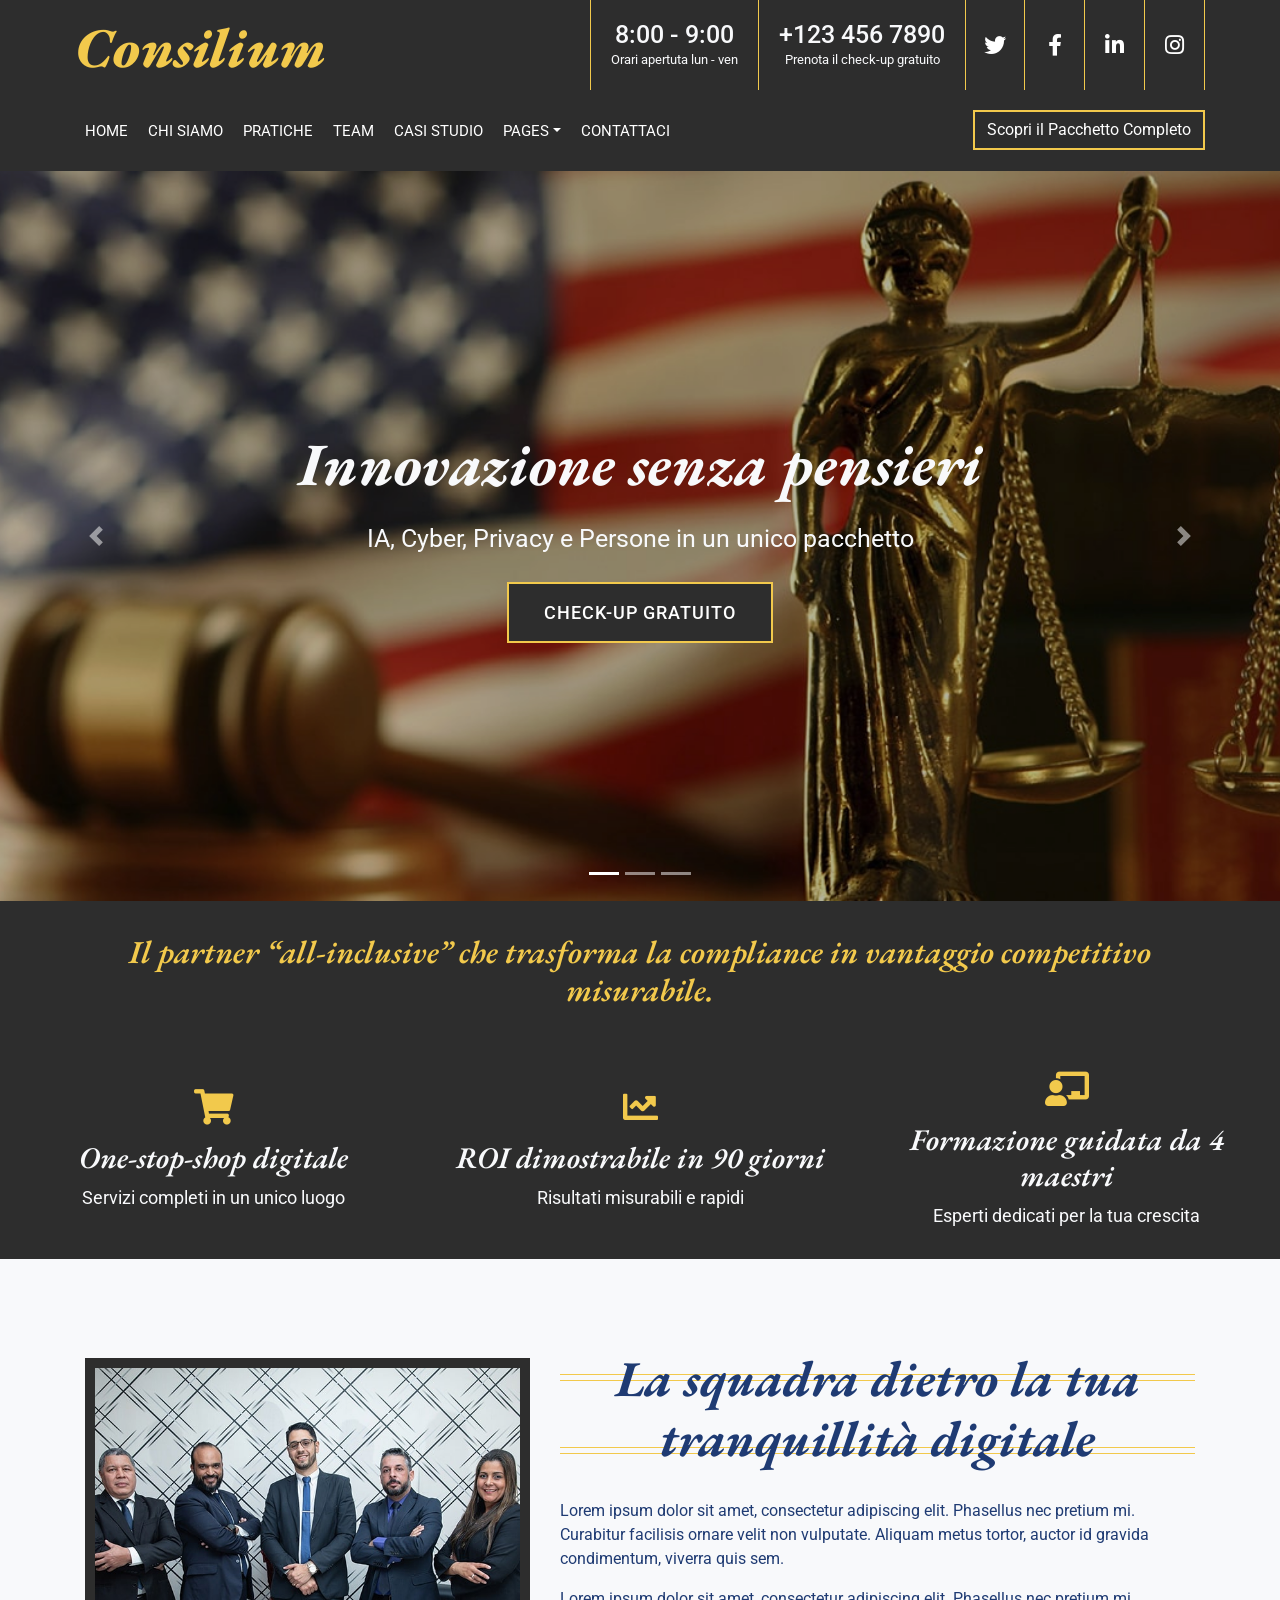
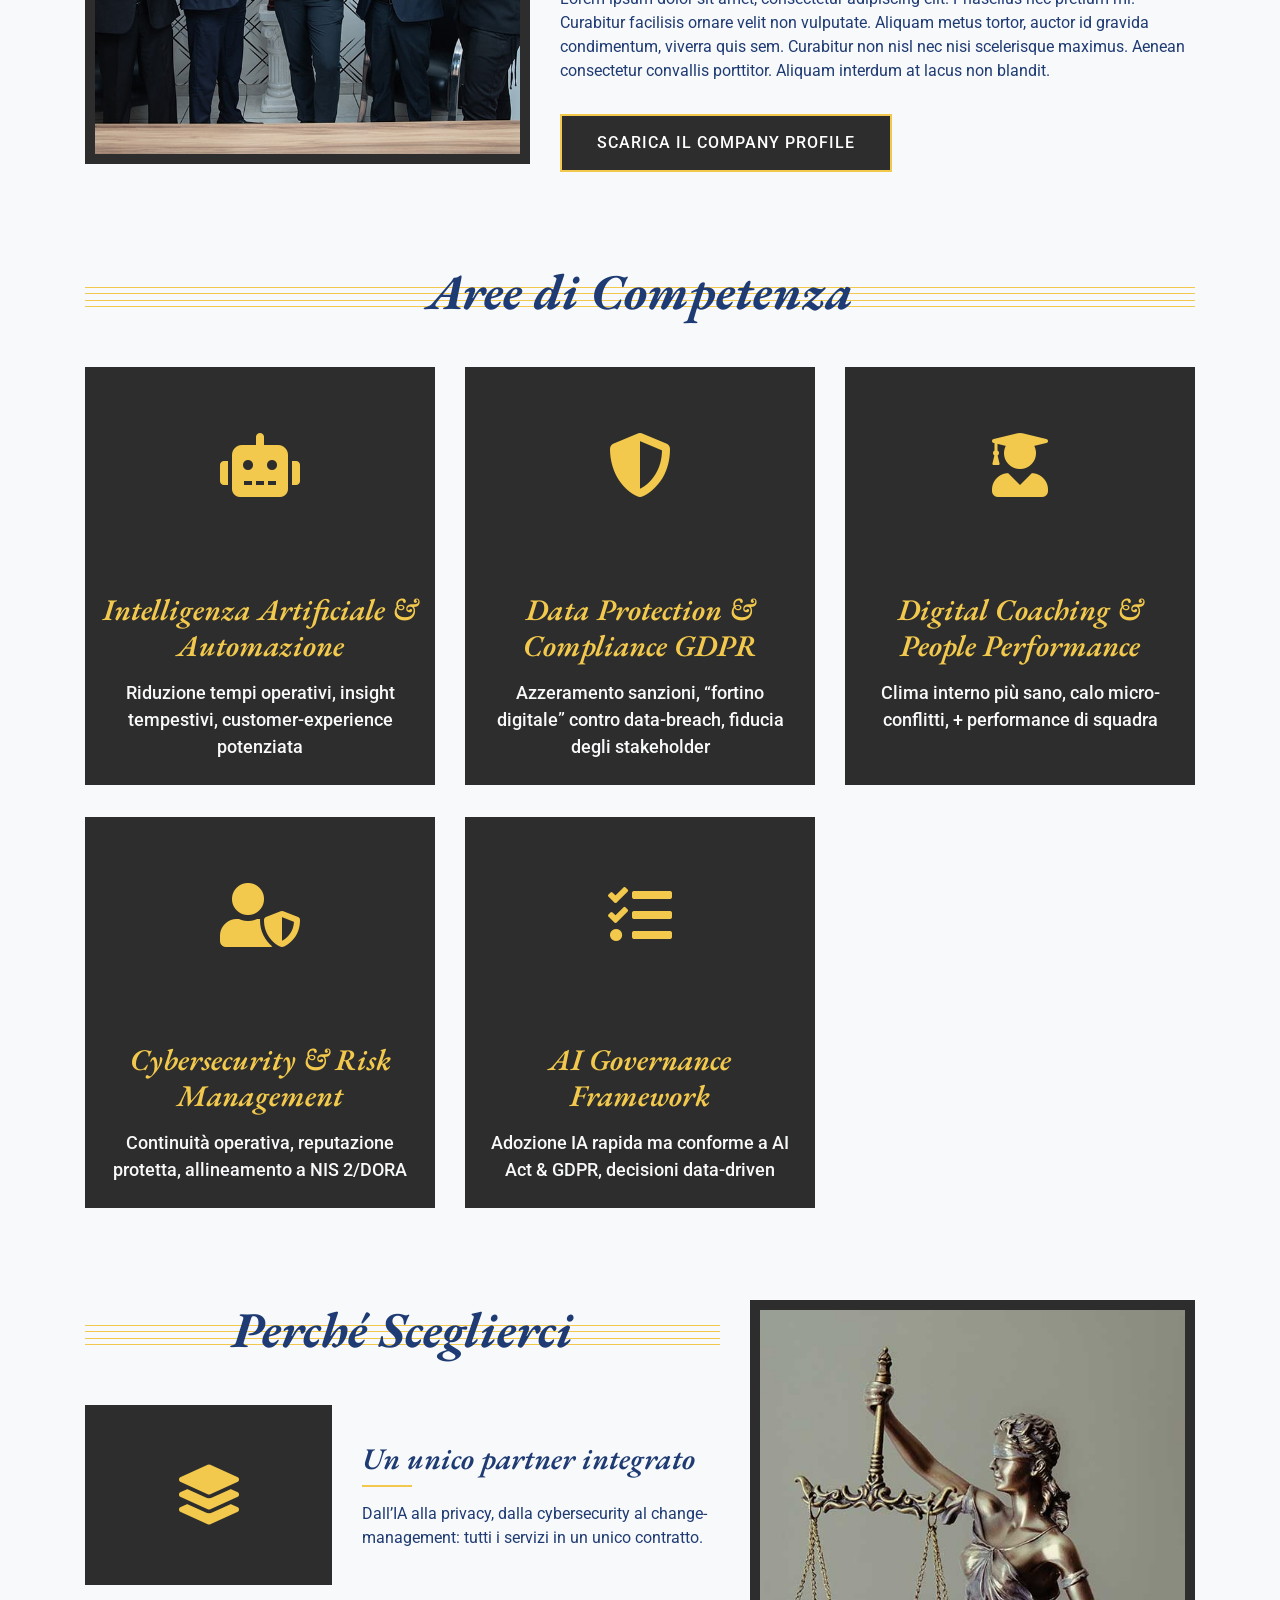
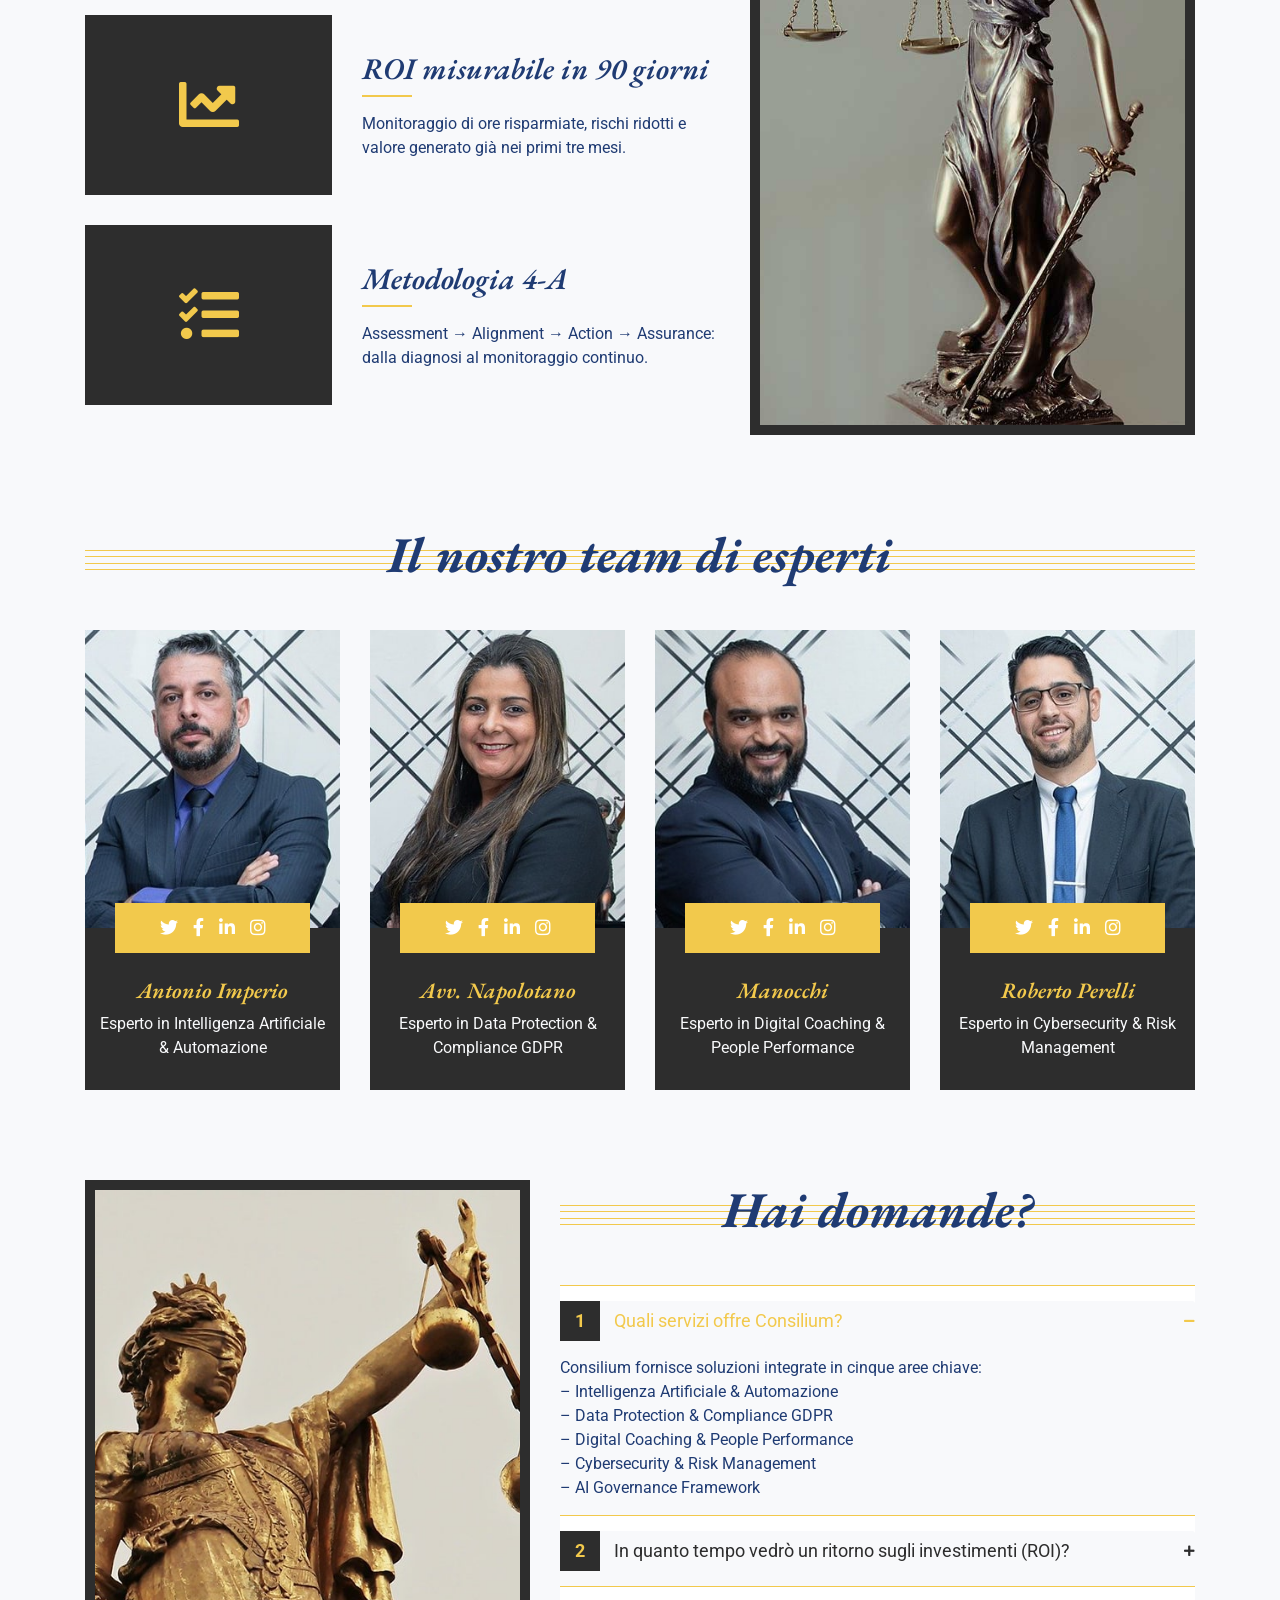
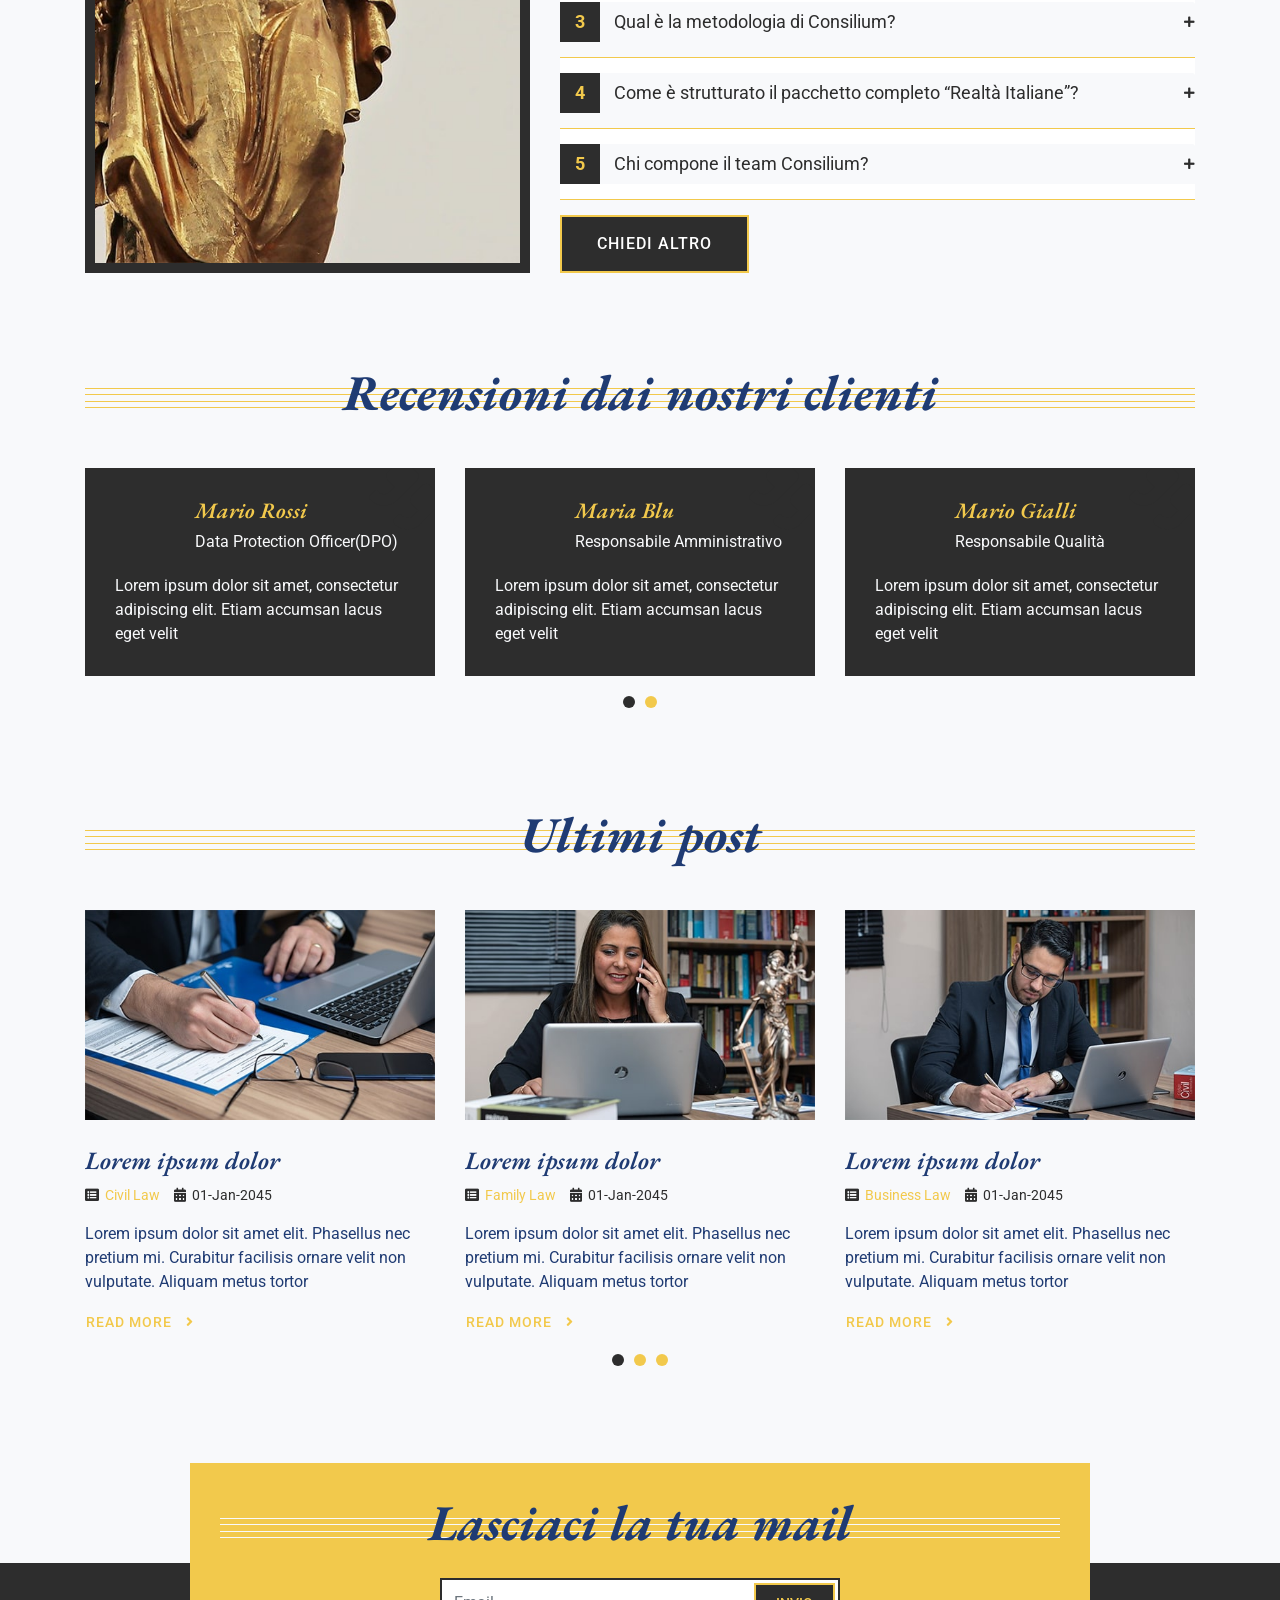
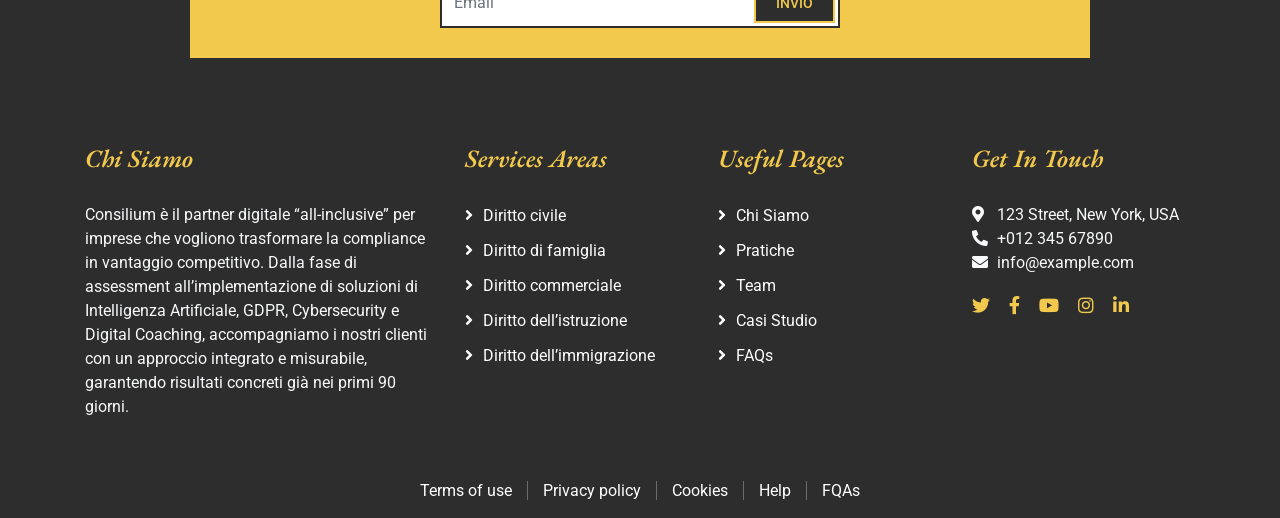
==== index.html @ 78efb658 "tutto esempio" ====
<!DOCTYPE html>
<html lang="en">
    <head>
        <meta charset="utf-8">
        <title>Consilium - Home</title>
        <meta content="width=device-width, initial-scale=1.0" name="viewport">
        <meta content="Law Firm Website Template" name="keywords">
        <meta content="Law Firm Website Template" name="description">

        <!-- Favicon -->
        <link href="img/favicon.ico" rel="icon">

        <!-- Google Font -->
        <link href="https://fonts.googleapis.com/css2?family=EB+Garamond:ital,wght@1,600;1,700;1,800&family=Roboto:wght@400;500&display=swap" rel="stylesheet"> 
        
        <!-- CSS Libraries -->
        <link href="https://stackpath.bootstrapcdn.com/bootstrap/4.4.1/css/bootstrap.min.css" rel="stylesheet">
        <link href="https://cdnjs.cloudflare.com/ajax/libs/font-awesome/5.10.0/css/all.min.css" rel="stylesheet">
        <link href="lib/animate/animate.min.css" rel="stylesheet">
        <link href="lib/owlcarousel/assets/owl.carousel.min.css" rel="stylesheet">

        <!-- Template Stylesheet -->
        <link href="css/style.css" rel="stylesheet">
    </head>

    <body>
        <div class="wrapper">
            <!-- Top Bar Start -->
            <div class="top-bar">
                <div class="container-fluid">
                    <div class="row">
                        <div class="col-lg-3">
                            <div class="logo">
                                <a href="index.html">
                                    <h1>Consilium</h1>
                                    <!-- <img src="img/logo.jpg" alt="Logo"> -->
                                </a>
                            </div>
                        </div>
                        <div class="col-lg-9">
                            <div class="top-bar-right">
                                <div class="text">
                                    <h2>8:00 - 9:00</h2>
                                    <p>Orari apertuta lun - ven</p>
                                </div>
                                <div class="text">
                                    <h2>+123 456 7890</h2>
                                    <p>Prenota il check-up gratuito</p>
                                </div>
                                <div class="social">
                                    <a href=""><i class="fab fa-twitter"></i></a>
                                    <a href=""><i class="fab fa-facebook-f"></i></a>
                                    <a href=""><i class="fab fa-linkedin-in"></i></a>
                                    <a href=""><i class="fab fa-instagram"></i></a>
                                </div>
                            </div>
                        </div>
                    </div>
                </div>
            </div>
            <!-- Top Bar End -->

            <!-- Nav Bar Start -->
            <div class="nav-bar">
                <div class="container-fluid">
                    <nav class="navbar navbar-expand-lg bg-dark navbar-dark">
                        <a href="#" class="navbar-brand">MENU</a>
                        <button type="button" class="navbar-toggler" data-toggle="collapse" data-target="#navbarCollapse">
                            <span class="navbar-toggler-icon"></span>
                        </button>

                        <div class="collapse navbar-collapse justify-content-between" id="navbarCollapse">
                            <div class="navbar-nav mr-auto">
                                <a href="index.html" class="nav-item nav-link active">Home</a>
                                <a href="about.html" class="nav-item nav-link">Chi siamo</a>
                                <a href="service.html" class="nav-item nav-link">Pratiche</a>
                                <a href="team.html" class="nav-item nav-link">Team</a>
                                <a href="portfolio.html" class="nav-item nav-link">Casi Studio</a>
                                <div class="nav-item dropdown">
                                    <a href="#" class="nav-link dropdown-toggle" data-toggle="dropdown">Pages</a>
                                    <div class="dropdown-menu">
                                        <a href="blog.html" class="dropdown-item">Blog</a>
                                        <a href="single.html" class="dropdown-item">Singole Pagine</a>
                                    </div>
                                </div>
                                <a href="contact.html" class="nav-item nav-link">Contattaci</a>
                            </div>
                            <div class="ml-auto">
                                <a class="btn" href="#">Scopri il Pacchetto Completo</a>
                            </div>
                        </div>
                    </nav>
                </div>
            </div>
            <!-- Nav Bar End -->
            
            
            <!-- Carousel Start -->
            <div id="carousel" class="carousel slide" data-ride="carousel">
                <ol class="carousel-indicators">
                    <li data-target="#carousel" data-slide-to="0" class="active"></li>
                    <li data-target="#carousel" data-slide-to="1"></li>
                    <li data-target="#carousel" data-slide-to="2"></li>
                </ol>
                <div class="carousel-inner">
                    <div class="carousel-item active">
                        <img src="img/carousel-1.jpg" alt="Carousel Image">
                        <div class="carousel-caption">
                            <h1 class="animated fadeInLeft">Innovazione senza pensieri</h1>
                            <p class="animated fadeInRight"> IA, Cyber, Privacy e Persone in un unico pacchetto</p>
                            <a class="btn animated fadeInUp" href="#">Check-up gratuito</a>
                        </div>
                    </div>

                    <div class="carousel-item">
                        <img src="img/carousel-2.jpg" alt="Carousel Image">
                        <div class="carousel-caption">
                            <h1 class="animated fadeInLeft">Innovazione senza pensieri</h1>
                            <p class="animated fadeInRight"> IA, Cyber, Privacy e Persone in un unico pacchetto</p>
                            <a class="btn animated fadeInUp" href="#">Check-up gratuito</a>
                        </div>
                    </div>

                    <div class="carousel-item">
                        <img src="img/carousel-3.jpg" alt="Carousel Image">
                        <div class="carousel-caption">
                            <h1 class="animated fadeInLeft">Innovazione senza pensieri</h1>
                            <p class="animated fadeInRight"> IA, Cyber, Privacy e Persone in un unico pacchetto</p>
                            <a class="btn animated fadeInUp" href="#">Check-up gratuito</a>
                        </div>
                    </div>
                </div>

                <a class="carousel-control-prev" href="#carousel" role="button" data-slide="prev">
                    <span class="carousel-control-prev-icon" aria-hidden="true"></span>
                    <span class="sr-only">Previous</span>
                </a>
                <a class="carousel-control-next" href="#carousel" role="button" data-slide="next">
                    <span class="carousel-control-next-icon" aria-hidden="true"></span>
                    <span class="sr-only">Next</span>
                </a>
            </div>
            <!-- Carousel End -->
            
             <div class="top-bar1">
                <div class="container">
                    <div class="row">
                    <div class="col-12 text-center">
                        <h2 class="pitch"> Il partner “all-inclusive” che trasforma la compliance in vantaggio competitivo misurabile.</h2>
                    </div>
                    </div>
                </div>
            </div>

            <!-- Top Feature Start-->
           <!--  <div class="feature-top">
                <div class="container-fluid">
                    <div class="row align-items-center">
                        <div class="col-md-3 col-sm-6">
                            <div class="feature-item">
                                <i class="far fa-check-circle"></i>
                                <h3>Legal</h3>
                                <p>Govt Approved</p>
                            </div>
                        </div>
                        <div class="col-md-3 col-sm-6">
                            <div class="feature-item">
                                <i class="fa fa-user-tie"></i>
                                <h3>Attorneys</h3>
                                <p>Expert Attorneys</p>
                            </div>
                        </div>
                        <div class="col-md-3 col-sm-6">
                            <div class="feature-item">
                                <i class="far fa-thumbs-up"></i>
                                <h3>Success</h3>
                                <p>99.99% Case Won</p>
                            </div>
                        </div>
                        <div class="col-md-3 col-sm-6">
                            <div class="feature-item">
                                <i class="far fa-handshake"></i>
                                <h3>Support</h3>
                                <p>Quick Support</p>
                            </div>
                        </div>
                    </div>
                </div>
            </div> -->
            <div class="feature-top">
                <div class="container-fluid">
                    <div class="row align-items-center justify-content-center">

                    <!-- One-stop-shop digitale -->
                    <div class="col-md-4 col-sm-6">
                        <div class="feature-item text-center">
                        <i class="fas fa-shopping-cart fa-2x mb-3"></i>
                        <h3>One-stop-shop digitale</h3>
                        <p>Servizi completi in un unico luogo</p>
                        </div>
                    </div>

                    <!-- ROI dimostrabile in 90 giorni -->
                    <div class="col-md-4 col-sm-6">
                        <div class="feature-item text-center">
                        <i class="fas fa-chart-line fa-2x mb-3"></i>
                        <h3>ROI dimostrabile in 90 giorni</h3>
                        <p>Risultati misurabili e rapidi</p>
                        </div>
                    </div>

                    <!-- Formazione guidata da 4 maestri -->
                    <div class="col-md-4 col-sm-6">
                        <div class="feature-item text-center">
                        <i class="fas fa-chalkboard-teacher fa-2x mb-3"></i>
                        <h3>Formazione guidata da 4 maestri</h3>
                        <p>Esperti dedicati per la tua crescita</p>
                        </div>
                    </div>

                    </div>
                </div>
            </div>
            <!-- Top Feature End-->
            
            
            <!-- About Start -->
            <div class="about">
                <div class="container">
                    <div class="row align-items-center">
                        <div class="col-lg-5 col-md-6">
                            <div class="about-img">
                                <img src="img/about.jpg" alt="Image">
                            </div>
                        </div>
                        <div class="col-lg-7 col-md-6">
                            <div class="section-header">
                                <h2> La squadra dietro la tua tranquillità digitale</h2>
                            </div>
                            <div class="about-text">
                                <p>
                                    Lorem ipsum dolor sit amet, consectetur adipiscing elit. Phasellus nec pretium mi. Curabitur facilisis ornare velit non vulputate. Aliquam metus tortor, auctor id gravida condimentum, viverra quis sem.
                                </p>
                                <p>
                                    Lorem ipsum dolor sit amet, consectetur adipiscing elit. Phasellus nec pretium mi. Curabitur facilisis ornare velit non vulputate. Aliquam metus tortor, auctor id gravida condimentum, viverra quis sem. Curabitur non nisl nec nisi scelerisque maximus. Aenean consectetur convallis porttitor. Aliquam interdum at lacus non blandit.
                                </p>
                                <a class="btn" href=""> Scarica il Company Profile</a>
                            </div>
                        </div>
                    </div>
                </div>
            </div>
            <!-- About End -->


            <!-- Service Start -->

            <div class="service">
                <div class="container">
                    <div class="section-header">
                        <h2>Aree di Competenza</h2>
                    </div>
                    <div class="row align-items-stretch"> <!-- stretch di tutte le colonne -->

                    <!-- Intelligenza Artificiale & Automazione -->
                    <div class="col-lg-4 col-md-6 d-flex"> <!-- colonna diventa flex -->
                        <div class="service-item w-100">      <!-- card prende tutta l’altezza -->
                        <div class="service-icon">
                            <i class="fas fa-robot"></i>
                        </div>
                        <h3>Intelligenza Artificiale &amp; Automazione</h3>
                        <p class="service-output">
                            Riduzione tempi operativi, insight tempestivi, customer-experience potenziata
                        </p>
                        </div>
                    </div>

                    <!-- Data Protection & Compliance GDPR -->
                    <div class="col-lg-4 col-md-6 d-flex">
                        <div class="service-item w-100">
                        <div class="service-icon">
                            <i class="fas fa-shield-alt"></i>
                        </div>
                        <h3>Data Protection &amp; Compliance GDPR</h3>
                        <p class="service-output">
                            Azzeramento sanzioni, “fortino digitale” contro data-breach, fiducia degli stakeholder
                        </p>
                        </div>
                    </div>

                    <!-- Digital Coaching & People Performance -->
                    <div class="col-lg-4 col-md-6 d-flex">
                        <div class="service-item w-100">
                        <div class="service-icon">
                            <i class="fas fa-user-graduate"></i>
                        </div>
                        <h3>Digital Coaching &amp; People Performance</h3>
                        <p class="service-output">
                            Clima interno più sano, calo micro-conflitti, + performance di squadra
                        </p>
                        </div>
                    </div>

                    <!-- Cybersecurity & Risk Management -->
                    <div class="col-lg-4 col-md-6 d-flex">
                        <div class="service-item w-100">
                        <div class="service-icon">
                            <i class="fas fa-user-shield"></i>
                        </div>
                        <h3>Cybersecurity &amp; Risk Management</h3>
                        <p class="service-output">
                            Continuità operativa, reputazione protetta, allineamento a NIS 2/DORA
                        </p>
                        </div>
                    </div>

                    <!-- AI Governance Framework -->
                    <div class="col-lg-4 col-md-6 d-flex">
                        <div class="service-item w-100">
                        <div class="service-icon">
                            <i class="fas fa-tasks"></i>
                        </div>
                        <h3>AI Governance Framework</h3>
                        <p class="service-output">
                            Adozione IA rapida ma conforme a AI Act & GDPR, decisioni data-driven
                        </p>
                        </div>
                    </div>

                    </div>
                </div>
            </div>


            <!-- Service End -->
            
            
            <!-- Feature Start -->
            <!-- <div class="feature">
                <div class="container">
                    <div class="row">
                        <div class="col-md-7">
                            <div class="section-header">
                                <h2>Perché Sceglierci</h2>
                            </div>
                            <div class="row align-items-center feature-item">
                                <div class="col-5">
                                    <div class="feature-icon">
                                        <i class="fa fa-gavel"></i>
                                    </div>
                                </div>
                                <div class="col-7">
                                    <h3>Best law practices</h3>
                                    <p>
                                        Lorem ipsum dolor sit amet elit. Phasellus nec pretium mi. Curabitur facilisis ornare velit non vulputate.
                                    </p>
                                </div>
                            </div>
                            <div class="row align-items-center feature-item">
                                <div class="col-5">
                                    <div class="feature-icon">
                                        <i class="fa fa-balance-scale"></i>
                                    </div>
                                </div>
                                <div class="col-7">
                                    <h3>Efficiency & Trust</h3>
                                    <p>
                                        Lorem ipsum dolor sit amet elit. Phasellus nec pretium mi. Curabitur facilisis ornare velit non vulputate.
                                    </p>
                                </div>
                            </div>
                            <div class="row align-items-center feature-item">
                                <div class="col-5">
                                    <div class="feature-icon">
                                        <i class="far fa-smile"></i>
                                    </div>
                                </div>
                                <div class="col-7">
                                    <h3>Results you deserve</h3>
                                    <p>
                                        Lorem ipsum dolor sit amet elit. Phasellus nec pretium mi. Curabitur facilisis ornare velit non vulputate.
                                    </p>
                                </div>
                            </div>
                        </div>
                        <div class="col-md-5">
                            <div class="feature-img">
                                <img src="img/feature.jpg" alt="Feature">
                            </div>
                        </div>
                    </div>
                </div>
            </div> -->

            <div class="feature">
                <div class="container">
                    <div class="row">
                    <!-- Colonna Testi -->
                    <div class="col-md-7">
                        <div class="section-header">
                        <h2>Perché Sceglierci</h2>
                        </div>

                        <!-- 1. Un unico partner integrato -->
                        <div class="row align-items-center feature-item">
                        <div class="col-5">
                            <div class="feature-icon">
                            <i class="fas fa-layer-group fa-2x"></i>
                            </div>
                        </div>
                        <div class="col-7">
                            <h3>Un unico partner integrato</h3>
                            <p>
                            Dall’IA alla privacy, dalla cybersecurity al change-management: tutti i servizi in un unico contratto.
                            </p>
                        </div>
                        </div>

                        <!-- 2. ROI misurabile in 90 giorni -->
                        <div class="row align-items-center feature-item">
                        <div class="col-5">
                            <div class="feature-icon">
                            <i class="fas fa-chart-line fa-2x"></i>
                            </div>
                        </div>
                        <div class="col-7">
                            <h3>ROI misurabile in 90 giorni</h3>
                            <p>
                            Monitoraggio di ore risparmiate, rischi ridotti e valore generato già nei primi tre mesi.
                            </p>
                        </div>
                        </div>

                        <!-- 3. Metodologia 4-A -->
                        <div class="row align-items-center feature-item">
                        <div class="col-5">
                            <div class="feature-icon">
                            <i class="fas fa-tasks fa-2x"></i>
                            </div>
                        </div>
                        <div class="col-7">
                            <h3>Metodologia 4-A</h3>
                            <p>
                            Assessment → Alignment → Action → Assurance: dalla diagnosi al monitoraggio continuo.
                            </p>
                        </div>
                        </div>
                    </div>

                    <!-- Colonna Immagine -->
                    <div class="col-md-5">
                        <div class="feature-img">
                        <img src="img/feature.jpg" alt="Feature" class="img-fluid">
                        </div>
                    </div>
                    </div>
                </div>
            </div>

            <!-- Feature End -->
            
            
            <!-- Team Start -->
            <!-- <div class="team">
                <div class="container">
                    <div class="section-header">
                        <h2>Meet Our Expert Attorneys</h2>
                    </div>
                    <div class="row">
                        <div class="col-lg-3 col-md-6">
                            <div class="team-item">
                                <div class="team-img">
                                    <img src="img/team-1.jpg" alt="Team Image">
                                </div>
                                <div class="team-text">
                                    <h2>Adam Phillips</h2>
                                    <p>Business Consultant</p>
                                    <div class="team-social">
                                        <a class="social-tw" href=""><i class="fab fa-twitter"></i></a>
                                        <a class="social-fb" href=""><i class="fab fa-facebook-f"></i></a>
                                        <a class="social-li" href=""><i class="fab fa-linkedin-in"></i></a>
                                        <a class="social-in" href=""><i class="fab fa-instagram"></i></a>
                                    </div>
                                </div>
                            </div>
                        </div>
                        <div class="col-lg-3 col-md-6">
                            <div class="team-item">
                                <div class="team-img">
                                    <img src="img/team-2.jpg" alt="Team Image">
                                </div>
                                <div class="team-text">
                                    <h2>Dylan Adams</h2>
                                    <p>Criminal Consultant</p>
                                    <div class="team-social">
                                        <a class="social-tw" href=""><i class="fab fa-twitter"></i></a>
                                        <a class="social-fb" href=""><i class="fab fa-facebook-f"></i></a>
                                        <a class="social-li" href=""><i class="fab fa-linkedin-in"></i></a>
                                        <a class="social-in" href=""><i class="fab fa-instagram"></i></a>
                                    </div>
                                </div>
                            </div>
                        </div>
                        <div class="col-lg-3 col-md-6">
                            <div class="team-item">
                                <div class="team-img">
                                    <img src="img/team-3.jpg" alt="Team Image">
                                </div>
                                <div class="team-text">
                                    <h2>Gloria Edwards</h2>
                                    <p>Divorce Consultant</p>
                                    <div class="team-social">
                                        <a class="social-tw" href=""><i class="fab fa-twitter"></i></a>
                                        <a class="social-fb" href=""><i class="fab fa-facebook-f"></i></a>
                                        <a class="social-li" href=""><i class="fab fa-linkedin-in"></i></a>
                                        <a class="social-in" href=""><i class="fab fa-instagram"></i></a>
                                    </div>
                                </div>
                            </div>
                        </div>
                        <div class="col-lg-3 col-md-6">
                            <div class="team-item">
                                <div class="team-img">
                                    <img src="img/team-4.jpg" alt="Team Image">
                                </div>
                                <div class="team-text">
                                    <h2>Josh Dunn</h2>
                                    <p>Immigration Consultant</p>
                                    <div class="team-social">
                                        <a class="social-tw" href=""><i class="fab fa-twitter"></i></a>
                                        <a class="social-fb" href=""><i class="fab fa-facebook-f"></i></a>
                                        <a class="social-li" href=""><i class="fab fa-linkedin-in"></i></a>
                                        <a class="social-in" href=""><i class="fab fa-instagram"></i></a>
                                    </div>
                                </div>
                            </div>
                        </div>
                    </div>
                </div>
            </div> -->

            <div class="team">
                <div class="container">
                    <div class="section-header">
                    <h2>Il nostro team di esperti</h2>
                    </div>
                    <div class="row">

                    <!-- Antonio Imperio -->
                    <div class="col-lg-3 col-md-6">
                            <div class="team-item">
                                <div class="team-img">
                                    <img src="img/team-4.jpg" alt="Team Image">
                                </div>
                                <div class="team-text">
                                    <h2>Antonio Imperio</h2>
                                    <p>Esperto in Intelligenza Artificiale & Automazione</p>
                                    <div class="team-social">
                                        <a class="social-tw" href=""><i class="fab fa-twitter"></i></a>
                                        <a class="social-fb" href=""><i class="fab fa-facebook-f"></i></a>
                                        <a class="social-li" href=""><i class="fab fa-linkedin-in"></i></a>
                                        <a class="social-in" href=""><i class="fab fa-instagram"></i></a>
                                    </div>
                                </div>
                            </div>
                        </div>

                    <!-- Avv. Napolitano -->
                   <div class="col-lg-3 col-md-6">
                        <div class="team-item">
                            <div class="team-img">
                                <img src="img/team-3.jpg" alt="Team Image">
                            </div>
                            <div class="team-text">
                                <h2>Avv. Napolotano</h2>
                                <p>Esperto in Data Protection & Compliance GDPR</p>
                                <div class="team-social">
                                    <a class="social-tw" href=""><i class="fab fa-twitter"></i></a>
                                    <a class="social-fb" href=""><i class="fab fa-facebook-f"></i></a>
                                    <a class="social-li" href=""><i class="fab fa-linkedin-in"></i></a>
                                    <a class="social-in" href=""><i class="fab fa-instagram"></i></a>
                                </div>
                            </div>
                        </div>
                    </div>

                    <!-- Manocchi -->
                    <div class="col-lg-3 col-md-6">
                        <div class="team-item">
                            <div class="team-img">
                                <img src="img/team-2.jpg" alt="Team Image">
                            </div>
                            <div class="team-text">
                                <h2>Manocchi</h2>
                                <p>Esperto in Digital Coaching &amp; People Performance</p>
                                <div class="team-social">
                                    <a class="social-tw" href=""><i class="fab fa-twitter"></i></a>
                                    <a class="social-fb" href=""><i class="fab fa-facebook-f"></i></a>
                                    <a class="social-li" href=""><i class="fab fa-linkedin-in"></i></a>
                                    <a class="social-in" href=""><i class="fab fa-instagram"></i></a>
                                </div>
                            </div>
                        </div>
                    </div>

                    <!-- Roberto Perelli -->
                    <div class="col-lg-3 col-md-6">
                        <div class="team-item">
                            <div class="team-img">
                                <img src="img/team-1.jpg" alt="Team Image">
                            </div>
                            <div class="team-text">
                                <h2>Roberto Perelli</h2>
                                <p>Esperto in Cybersecurity &amp; Risk Management</p>
                                <div class="team-social">
                                    <a class="social-tw" href=""><i class="fab fa-twitter"></i></a>
                                    <a class="social-fb" href=""><i class="fab fa-facebook-f"></i></a>
                                    <a class="social-li" href=""><i class="fab fa-linkedin-in"></i></a>
                                    <a class="social-in" href=""><i class="fab fa-instagram"></i></a>
                                </div>
                            </div>
                        </div>
                    </div>
                    </div>
                </div>
            </div>

            <!-- Team End -->


            <!-- FAQs Start -->
            <div class="faqs">
                <div class="container">
                    <div class="row">
                        <div class="col-md-5">
                            <div class="faqs-img">
                                <img src="img/faqs.jpg" alt="Image">
                            </div>
                        </div>
                        <div class="col-md-7">
                            <div class="section-header">
                                <h2>Hai domande?</h2>
                            </div>
                            <div id="accordion">
                                <!-- 1 -->
                                <div class="card">
                                    <div class="card-header">
                                    <a class="card-link collapsed" data-toggle="collapse" href="#collapseOne" aria-expanded="true">
                                        <span>1</span> Quali servizi offre Consilium?
                                    </a>
                                    </div>
                                    <div id="collapseOne" class="collapse show" data-parent="#accordion">
                                    <div class="card-body">
                                        Consilium fornisce soluzioni integrate in cinque aree chiave:<br>
                                        – Intelligenza Artificiale &amp; Automazione<br>
                                        – Data Protection &amp; Compliance GDPR<br>
                                        – Digital Coaching &amp; People Performance<br>
                                        – Cybersecurity &amp; Risk Management<br>
                                        – AI Governance Framework
                                    </div>
                                    </div>
                                </div>

                                <!-- 2 -->
                                <div class="card">
                                    <div class="card-header">
                                    <a class="card-link" data-toggle="collapse" href="#collapseTwo">
                                        <span>2</span> In quanto tempo vedrò un ritorno sugli investimenti (ROI)?
                                    </a>
                                    </div>
                                    <div id="collapseTwo" class="collapse" data-parent="#accordion">
                                    <div class="card-body">
                                        Grazie al nostro approccio “one-stop boutique digitale”, il ROI è dimostrabile già entro i primi 90 giorni dall’avvio del progetto, con metriche su tempi operativi, rischi e customer experience.
                                    </div>
                                    </div>
                                </div>

                                <!-- 3 -->
                                <div class="card">
                                    <div class="card-header">
                                    <a class="card-link collapsed" data-toggle="collapse" href="#collapseThree">
                                        <span>3</span> Qual è la metodologia di Consilium?
                                    </a>
                                    </div>
                                    <div id="collapseThree" class="collapse" data-parent="#accordion">
                                    <div class="card-body">
                                        Seguiamo la <b>Metodologia 4-A</b>:<br>
                                        1. <b>Assessment</b> – diagnosi lampo on-site<br>
                                        2. <b>Alignment</b> – definizione roadmap e KPI<br>
                                        3. <b>Action</b> – implementazione agile (tech + people)<br>
                                        4. <b>Assurance</b> – monitoraggio continuo e audit
                                    </div>
                                    </div>
                                </div>

                                <!-- 4 -->
                                <div class="card">
                                    <div class="card-header">
                                    <a class="card-link collapsed" data-toggle="collapse" href="#collapseFour">
                                        <span>4</span> Come è strutturato il pacchetto completo “Realtà Italiane”?
                                    </a>
                                    </div>
                                    <div id="collapseFour" class="collapse" data-parent="#accordion">
                                    <div class="card-body">
                                        1. <b>Giorno 1</b>: check-up on-site + tool diagnostici<br>
                                        2. <b>Via remoto/Giorni 2–10</b>: analisi dati e confronto<br>
                                        3. <b>Entro 15 gg</b>: documento strategico con roadmap, priorità e KPI<br>
                                        4. <b>Formazione annuale</b>: 40 h suddivise in 4 trimestri<br>
                                        5. <b>Audit &amp; KPI review</b>: tracciamento utili e redistribuzione
                                    </div>
                                    </div>
                                </div>

                                <!-- 5 -->
                                <div class="card">
                                    <div class="card-header">
                                    <a class="card-link collapsed" data-toggle="collapse" href="#collapseFive">
                                        <span>5</span> Chi compone il team Consilium?
                                    </a>
                                    </div>
                                    <div id="collapseFive" class="collapse" data-parent="#accordion">
                                    <div class="card-body">
                                        Il nostro team interdisciplinare include avvocati, ingegneri, data scientist e coach certificati che parlano un linguaggio comune al board, garantendo un approccio integrato su IA, GDPR, Cybersecurity e People Management.
                                    </div>
                                    </div>
                                </div>
                            </div>
                            <a class="btn" href="">Chiedi altro</a>
                        </div>
                    </div>
                </div>
            </div>
            <!-- FAQs End -->


            <!-- Testimonial Start -->
            <div class="testimonial">
                <div class="container">
                    <div class="section-header">
                        <h2>Recensioni dai nostri clienti</h2>
                    </div>
                    <div class="owl-carousel testimonials-carousel">
                        <div class="testimonial-item">
                            <i class="fa fa-quote-right"></i>
                            <div class="row align-items-center">
                                <div class="col-3">
                                    <img src="img/testimonial-1.jpg" alt="">
                                </div>
                                <div class="col-9">
                                    <h2>Mario Rossi</h2>
                                    <p>Data Protection Officer(DPO)</p>
                                </div>
                                <div class="col-12">
                                    <p>
                                        Lorem ipsum dolor sit amet, consectetur adipiscing elit. Etiam accumsan lacus eget velit
                                    </p>
                                </div>
                            </div>
                        </div>
                        <div class="testimonial-item">
                            <i class="fa fa-quote-right"></i>
                            <div class="row align-items-center">
                                <div class="col-3">
                                    <img src="img/testimonial-2.jpg" alt="">
                                </div>
                                <div class="col-9">
                                    <h2>Maria Blu</h2>
                                    <p>Responsabile Amministrativo</p>
                                </div>
                                <div class="col-12">
                                    <p>
                                        Lorem ipsum dolor sit amet, consectetur adipiscing elit. Etiam accumsan lacus eget velit
                                    </p>
                                </div>
                            </div>
                        </div>
                        <div class="testimonial-item">
                            <i class="fa fa-quote-right"></i>
                            <div class="row align-items-center">
                                <div class="col-3">
                                    <img src="img/testimonial-3.jpg" alt="">
                                </div>
                                <div class="col-9">
                                    <h2>Mario Gialli</h2>
                                    <p>Responsabile Qualità</p>
                                </div>
                                <div class="col-12">
                                    <p>
                                        Lorem ipsum dolor sit amet, consectetur adipiscing elit. Etiam accumsan lacus eget velit
                                    </p>
                                </div>
                            </div>
                        </div>
                        <div class="testimonial-item">
                            <i class="fa fa-quote-right"></i>
                            <div class="row align-items-center">
                                <div class="col-3">
                                    <img src="img/testimonial-1.jpg" alt="">
                                </div>
                                <div class="col-9">
                                    <h2>Lorenzo Stone</h2>
                                    <p>Data Protection Officer(DPO)</p>
                                </div>
                                <div class="col-12">
                                    <p>
                                        Lorem ipsum dolor sit amet, consectetur adipiscing elit. Etiam accumsan lacus eget velit
                                    </p>
                                </div>
                            </div>
                        </div>
                        <div class="testimonial-item">
                            <i class="fa fa-quote-right"></i>
                            <div class="row align-items-center">
                                <div class="col-3">
                                    <img src="img/testimonial-2.jpg" alt="">
                                </div>
                                <div class="col-9">
                                    <h2>Lucia Verdi</h2>
                                    <p>Responsabile Amministrativo</p>
                                </div>
                                <div class="col-12">
                                    <p>
                                        Lorem ipsum dolor sit amet, consectetur adipiscing elit. Etiam accumsan lacus eget velit
                                    </p>
                                </div>
                            </div>
                        </div>
                        <div class="testimonial-item">
                            <i class="fa fa-quote-right"></i>
                            <div class="row align-items-center">
                                <div class="col-3">
                                    <img src="img/testimonial-3.jpg" alt="">
                                </div>
                                <div class="col-9">
                                    <h2>Alberto Neri</h2>
                                    <p>Responsabile Qualità</p>
                                </div>
                                <div class="col-12">
                                    <p>
                                        Lorem ipsum dolor sit amet, consectetur adipiscing elit. Etiam accumsan lacus eget velit
                                    </p>
                                </div>
                            </div>
                        </div>
                        </div>
                    </div>
                </div>
            </div>
            <!-- Testimonial End -->


            <!-- Blog Start -->
            <div class="blog">
                <div class="container">
                    <div class="section-header">
                        <h2>Ultimi post</h2>
                    </div>
                    <div class="owl-carousel blog-carousel">
                        <div class="blog-item">
                            <img src="img/blog-1.jpg" alt="Blog">
                            <h3>Lorem ipsum dolor</h3>
                            <div class="meta">
                                <i class="fa fa-list-alt"></i>
                                <a href="" class="uno">Civil Law</a>
                                <i class="fa fa-calendar-alt"></i>
                                <p>01-Jan-2045</p>
                            </div>
                            <p>
                                Lorem ipsum dolor sit amet elit. Phasellus nec pretium mi. Curabitur facilisis ornare velit non vulputate. Aliquam metus tortor
                            </p>
                            <a class="btn" href="">Read More <i class="fa fa-angle-right"></i></a>
                        </div>
                        <div class="blog-item">
                            <img src="img/blog-2.jpg" alt="Blog">
                            <h3>Lorem ipsum dolor</h3>
                            <div class="meta">
                                <i class="fa fa-list-alt"></i>
                                <a href="" class="uno">Family Law</a>
                                <i class="fa fa-calendar-alt"></i>
                                <p>01-Jan-2045</p>
                            </div>
                            <p>
                                Lorem ipsum dolor sit amet elit. Phasellus nec pretium mi. Curabitur facilisis ornare velit non vulputate. Aliquam metus tortor
                            </p>
                            <a class="btn" href="">Read More <i class="fa fa-angle-right"></i></a>
                        </div>
                        <div class="blog-item">
                            <img src="img/blog-3.jpg" alt="Blog">
                            <h3>Lorem ipsum dolor</h3>
                            <div class="meta">
                                <i class="fa fa-list-alt"></i>
                                <a href="" class="uno">Business Law</a>
                                <i class="fa fa-calendar-alt"></i>
                                <p>01-Jan-2045</p>
                            </div>
                            <p>
                                Lorem ipsum dolor sit amet elit. Phasellus nec pretium mi. Curabitur facilisis ornare velit non vulputate. Aliquam metus tortor
                            </p>
                            <a class="btn" href="">Read More <i class="fa fa-angle-right"></i></a>
                        </div>
                        <div class="blog-item">
                            <img src="img/blog-1.jpg" alt="Blog">
                            <h3>Lorem ipsum dolor</h3>
                            <div class="meta">
                                <i class="fa fa-list-alt"></i>
                                <a href="" class="uno">Education Law</a>
                                <i class="fa fa-calendar-alt"></i>
                                <p>01-Jan-2045</p>
                            </div>
                            <p>
                                Lorem ipsum dolor sit amet elit. Phasellus nec pretium mi. Curabitur facilisis ornare velit non vulputate. Aliquam metus tortor
                            </p>
                            <a class="btn" href="">Read More <i class="fa fa-angle-right"></i></a>
                        </div>
                        <div class="blog-item">
                            <img src="img/blog-2.jpg" alt="Blog">
                            <h3>Lorem ipsum dolor</h3>
                            <div class="meta">
                                <i class="fa fa-list-alt"></i>
                                <a href="" class="uno">Criminal Law</a>
                                <i class="fa fa-calendar-alt"></i>
                                <p>01-Jan-2045</p>
                            </div>
                            <p>
                                Lorem ipsum dolor sit amet elit. Phasellus nec pretium mi. Curabitur facilisis ornare velit non vulputate. Aliquam metus tortor
                            </p>
                            <a class="btn" href="">Read More <i class="fa fa-angle-right"></i></a>
                        </div>
                        <div class="blog-item">
                            <img src="img/blog-3.jpg" alt="Blog">
                            <h3>Lorem ipsum dolor</h3>
                            <div class="meta">
                                <i class="fa fa-list-alt"></i>
                                <a href="" class="uno">Cyber Law</a>
                                <i class="fa fa-calendar-alt"></i>
                                <p>01-Jan-2045</p>
                            </div>
                            <p>
                                Lorem ipsum dolor sit amet elit. Phasellus nec pretium mi. Curabitur facilisis ornare velit non vulputate. Aliquam metus tortor
                            </p>
                            <a class="btn" href="">Read More <i class="fa fa-angle-right"></i></a>
                        </div>
                        <div class="blog-item">
                            <img src="img/blog-1.jpg" alt="Blog">
                            <h3>Lorem ipsum dolor</h3>
                            <div class="meta">
                                <i class="fa fa-list-alt"></i>
                                <a href="" class="uno">Business Law</a>
                                <i class="fa fa-calendar-alt"></i>
                                <p>01-Jan-2045</p>
                            </div>
                            <p>
                                Lorem ipsum dolor sit amet elit. Phasellus nec pretium mi. Curabitur facilisis ornare velit non vulputate. Aliquam metus tortor
                            </p>
                            <a class="btn" href="">Read More <i class="fa fa-angle-right"></i></a>
                        </div>
                    </div>
                </div>
            </div>
            <!-- Blog End -->
            
            
            <!-- Newsletter Start -->
            <div class="newsletter">
                <div class="container">
                    <div class="section-header">
                        <h2>Lasciaci la tua mail</h2>
                    </div>
                    <div class="form">
                        <input class="form-control" placeholder="Email">
                        <button class="btn">Invio</button>
                    </div>
                </div>
            </div>
            <!-- Newsletter End -->


            <!-- Footer Start -->
            <div class="footer">
                <div class="container">
                    <div class="row">
                        <div class="col-md-6 col-lg-4">
                            <div class="footer-about">
                                <h2>Chi Siamo</h2>
                                <p>
                                    Consilium è il partner digitale “all-inclusive” per imprese che vogliono trasformare la compliance in vantaggio competitivo. Dalla fase di assessment all’implementazione di soluzioni di Intelligenza Artificiale, GDPR, Cybersecurity e Digital Coaching, accompagniamo i nostri clienti con un approccio integrato e misurabile, garantendo risultati concreti già nei primi 90 giorni.
                                </p>
                            </div>
                        </div>
                        <div class="col-md-6 col-lg-8">
                            <div class="row">
                        <div class="col-md-6 col-lg-4">
                            <div class="footer-link">
                                <h2>Services Areas</h2>
                                <a href="">Diritto civile</a>
                                <a href="">Diritto di famiglia</a>
                                <a href="">Diritto commerciale</a>
                                <a href="">Diritto dell’istruzione</a>
                                <a href="">Diritto dell’immigrazione</a>
                            </div>
                        </div>
                        <div class="col-md-6 col-lg-4">
                            <div class="footer-link">
                                <h2>Useful Pages</h2>
                                <a href="">Chi Siamo</a>
                                <a href="">Pratiche</a>
                                <a href="">Team</a>
                                <a href="">Casi Studio</a>
                                <a href="">FAQs</a>
                            </div>
                        </div>
                        <div class="col-md-6 col-lg-4">
                            <div class="footer-contact">
                                <h2>Get In Touch</h2>
                                <p><i class="fa fa-map-marker-alt"></i>123 Street, New York, USA</p>
                                <p><i class="fa fa-phone-alt"></i>+012 345 67890</p>
                                <p><i class="fa fa-envelope"></i>info@example.com</p>
                                <div class="footer-social">
                                    <a href=""><i class="fab fa-twitter"></i></a>
                                    <a href=""><i class="fab fa-facebook-f"></i></a>
                                    <a href=""><i class="fab fa-youtube"></i></a>
                                    <a href=""><i class="fab fa-instagram"></i></a>
                                    <a href=""><i class="fab fa-linkedin-in"></i></a>
                                </div>
                            </div>
                        </div>
                        </div>
                    </div>
                    </div>
                </div>
                <div class="container footer-menu">
                    <div class="f-menu">
                        <a href="">Terms of use</a>
                        <a href="">Privacy policy</a>
                        <a href="">Cookies</a>
                        <a href="">Help</a>
                        <a href="">FQAs</a>
                    </div>
                </div>
            </div>
            <!-- Footer End -->
             
            
            <a href="#" class="back-to-top"><i class="fa fa-chevron-up"></i></a>
        </div>

        <!-- JavaScript Libraries -->
        <script src="https://code.jquery.com/jquery-3.4.1.min.js"></script>
        <script src="https://stackpath.bootstrapcdn.com/bootstrap/4.4.1/js/bootstrap.bundle.min.js"></script>
        <script src="lib/easing/easing.min.js"></script>
        <script src="lib/owlcarousel/owl.carousel.min.js"></script>
        <script src="lib/isotope/isotope.pkgd.min.js"></script>

        <!-- Template Javascript -->
        <script src="js/main.js"></script>
    </body>
</html>
---- css/style.css ----
/*******************************/
/********* General CSS *********/
/*******************************/
body {
    color: #1F3B73 ;
    background: #F8F9FB;
    font-family: 'Roboto', sans-serif;
    font-weight: 400;
}

h1,
h2, 
h3, 
h4,
h5, 
h6 {
    font-family: 'EB Garamond', serif;
    font-weight: 600;
    font-style: italic;
    color: #1F3B73;
}

a {
    color: white !important;
    transition: .3s;
}

a:hover,
a:active,
a:focus {
    color: #F2C94C !important;
    outline: none;
    text-decoration: none;
}

.btn:focus {
    box-shadow: none;
}

/* .wrapper {
    position: relative;
    width: 100%;
    max-width: 1366px;
    margin: 0 auto;
    background: #F8F9FB;
} */

.wrapper {
  width: 100%;
  max-width: none;    /* niente più limitazione */
  margin: 0 auto;
   white-space: normal;           /* permette il wrapping normale */
  overflow-wrap: break-word;     /* spezza le parole troppo lunghe */
  word-break: break-word;
}


.back-to-top {
    position: fixed;
    display: none;
    background: #F2C94C;
    color: #2D2D2D;
    width: 44px;
    height: 44px;
    text-align: center;
    line-height: 1;
    font-size: 22px;
    right: 15px;
    bottom: 15px;
    transition: background 0.5s;
    z-index: 9;
}

.back-to-top:hover {
    color: #F2C94C;
    background: #2D2D2D;
}

.back-to-top i {
    padding-top: 10px;
}


/**********************************/
/********** Top Bar CSS ***********/
/**********************************/
.top-bar {
    position: relative;
    height: 90px;
    background: #2D2D2D;
}

.top-bar .logo {
    padding: 20px 0;
    text-align: left;
    overflow: visible;
}

.top-bar .logo h1 {
    margin: 0;
    color: #F2C94C;
    line-height: 55px;
    font-weight: 800;
    font-size: calc(1.5rem + 2.5vw);
    white-space: nowrap;
}

.top-bar .logo img {
    max-width: 100%;
    max-height: 60px;
}

.top-bar .top-bar-right {
    display: flex;
    align-items: center;
    justify-content: flex-end;
}

.top-bar .text {
    display: flex;
    align-items: center;
    justify-content: center;
    flex-direction: column;
    height: 90px;
    padding: 0 20px;
    text-align: center;
    border-left: 1px solid #F2C94C;
}

.top-bar .text h2 {
    color: #F8F9FB;
    font-family: 'Roboto', sans-serif;
    font-weight: 500;
    font-style: normal;
    font-size: 25px;
    margin: 0;
}

.top-bar .text p {
    color: #F8F9FB;
    font-size: 13px;
    margin: 0;
}

.top-bar .social {
    display: flex;
    height: 90px;
    font-size: 0;
    justify-content: flex-end;
}

.top-bar .social a {
    display: flex;
    align-items: center;
    justify-content: center;
    width: 60px;
    height: 100%;
    font-size: 22px;
    color: #F8F9FB;
    border-right: 1px solid #F2C94C ;
}

.top-bar .social a:first-child {
    border-left: 1px solid #F2C94C ;
}

.top-bar .social a:hover {
    color: #F2C94C;
    background: #F8F9FB;
}

@media (min-width: 992px) {
    .top-bar {
        padding: 0 60px;
    }
}

@media (max-width: 991.98px) {
    .top-bar .logo {
        text-align: center;
    }
    
    .top-bar .social {
        display: none;
    }
}


/**********************************/
/*********** Nav Bar CSS **********/
/**********************************/
.nav-bar {
    position: relative;
    padding: 20px 0;
    transition: .3s;
}

.nav-bar.nav-sticky {
    position: fixed;
    top: 0;
    width: 100%;
    padding: 10px 0;
    box-shadow: 0 2px 5px rgba(0, 0, 0, .3);
    z-index: 999;
}

.nav-bar .navbar {
    height: 100%;
    padding: 0;
}

.navbar-dark .navbar-nav .nav-link,
.navbar-dark .navbar-nav .nav-link:focus,
.navbar-dark .navbar-nav .nav-link:hover,
.navbar-dark .navbar-nav .nav-link.active {
    padding: 10px 10px 8px 10px;
    color: #F8F9FB;
}

.navbar-dark .navbar-nav .nav-link:hover,
.navbar-dark .navbar-nav .nav-link.active {
    color: #F2C94C;
    transition: none;
}

.nav-bar .dropdown-menu {
    margin-top: 0;
    border: 0;
    border-radius: 0;
    background: #F8F9FB;
}

.nav-bar .dropdown-item {
    margin-top: 0;
    border: 0;
    border-radius: 0;
    background: #F8F9FB;
    color: #2D2D2D !important;
}

.nav-bar .dropdown-item:hover {
    margin-top: 0;
    border: 0;
    border-radius: 0;
    background: #F8F9FB;
    color: #F2C94C !important;
}

.nav-bar .btn {
    color: #F8F9FB;
    border: 2px solid #F2C94C;
    border-radius: 0;
}

.nav-bar .btn:hover {
    background: #F2C94C;
    color: #2D2D2D !important;
}

@media (min-width: 992px) {
    .nav-bar {
        padding: 20px 60px;
    }
    
    .nav-bar.nav-sticky {
        padding: 10px 60px;
    }
    
    .nav-bar,
    .nav-bar .navbar {
        background: #2D2D2D !important;
    }
    
    .nav-bar .navbar-brand {
        display: none;
    }
    
    .nav-bar a.nav-link {
        padding: 8px 15px;
        font-size: 15px;
        text-transform: uppercase;
    }
}

@media (max-width: 991.98px) {   
    .nav-bar,
    .nav-bar .navbar {
        padding: 3px 0;
        background: #2D2D2D !important;
    }
    
    .nav-bar a.nav-link {
        padding: 5px;
    }
    
    .nav-bar .dropdown-menu {
        box-shadow: none;
    }
    
    .nav-bar .btn {
        display: none;
    }
}


/*******************************/
/******** Carousel CSS *********/
/*******************************/
.carousel {
    position: relative;
    width: 100%;
    height: calc(100vh - 170px);
    margin: 0 auto;
    text-align: center;
    overflow: hidden;
}

.carousel .carousel-inner,
.carousel .carousel-item {
    position: relative;
    width: 100%;
    height: 100%;
}

.carousel .carousel-item img {
    width: 100%;
    height: 100%;
    object-fit: cover;
}

.carousel .carousel-item::after {
    position: absolute;
    content: "";
    width: 100%;
    height: 100%;
    top: 0;
    left: 0;
    background: rgba(0, 0, 0, .3);
    z-index: 1;
}

.carousel .carousel-caption {
    position: absolute;
    top: 0;
    bottom: 0;
    display: flex;
    align-items: center;
    justify-content: center;
    flex-direction: column;
    height: calc(100vh - 170px);
}

.carousel .carousel-caption h1 {
    color: #F8F9FB;
    font-size: 60px;
    font-weight: 700;
    margin-bottom: 20px;
}

.carousel .carousel-caption p {
    color: #F8F9FB;
    font-size: 25px;
    margin-bottom: 25px;
}

.carousel .carousel-caption .btn {
    padding: 15px 35px;
    font-size: 18px;
    font-weight: 500;
    letter-spacing: 1px;
    text-transform: uppercase;
    color: #F2C94C;
    background: #2D2D2D;
    border: 2px solid #F2C94C;
    border-radius: 0;
    transition: .3s;
}

.carousel .carousel-caption .btn:hover {
    color: #2D2D2D !important;
    background: #F2C94C;
}

@media (max-width: 767.98px) {
    .carousel .carousel-caption h1 {
        font-size: 40px;
        font-weight: 700;
    }
    
    .carousel .carousel-caption p {
        font-size: 20px;
    }
    
    .carousel .carousel-caption .btn {
        padding: 12px 30px;
        font-size: 18px;
        font-weight: 500;
        letter-spacing: 0;
    }
}

@media (max-width: 575.98px) {
    .carousel .carousel-caption h1 {
        font-size: 30px;
        font-weight: 500;
    }
    
    .carousel .carousel-caption p {
        font-size: 16px;
    }
    
    .carousel .carousel-caption .btn {
        padding: 10px 25px;
        font-size: 16px;
        font-weight: 400;
        letter-spacing: 0;
    }
}

.carousel .animated {
    -webkit-animation-duration: 1.5s;
    animation-duration: 1.5s;
}


/*******************************/
/******* Page Header CSS *******/
/*******************************/
.page-header {
    position: relative;
    margin-bottom: 45px;
    padding: 90px 0;
    text-align: center;
    background: #F2C94C;
}

.page-header h2 {
    position: relative;
    color: #2D2D2D;
    font-size: 60px;
    font-weight: 700;
    margin-bottom: 20px;
    padding-bottom: 5px;
}

.page-header h2::after {
    position: absolute;
    content: "";
    width: 100px;
    height: 2px;
    left: calc(50% - 50px);
    bottom: 0;
    background: #2D2D2D;
}

.page-header a {
    position: relative;
    padding: 0 12px;
    font-size: 22px;
    color: #2D2D2D;
}

.page-header a:hover {
    color: #F8F9FB;
}

.page-header a::after {
    position: absolute;
    content: "/";
    width: 8px;
    height: 8px;
    top: -2px;
    right: -7px;
    text-align: center;
    color: #2D2D2D;
}

.page-header a:last-child::after {
    display: none;
}

@media (max-width: 767.98px) {
    .page-header h2 {
        font-size: 35px;
    }
    
    .page-header a {
        font-size: 18px;
    }
}


/*******************************/
/******* Section Header ********/
/*******************************/
.section-header {
    position: relative;
    width: 100%;
    text-align: center;
    margin-bottom: 45px;
}

.section-header h2 {
    margin: 0;
    position: relative;
    font-size: 50px;
    font-weight: 700;
    white-space: nowrap;
    z-index: 1;
}

.section-header h2::before {
    position: absolute;
    content: "";
    width: 100%;
    height: 7px;
    left: 0;
    top: 25px;
    background: transparent;
    border-top: 1px solid #F2C94C;
    border-bottom: 1px solid #F2C94C;
    z-index: -1;
}

.section-header h2::after {
    position: absolute;
    content: "";
    width: 100%;
    height: 7px;
    left: 0;
    bottom: 15px;
    background: transparent;
    border-top: 1px solid #F2C94C;
    border-bottom: 1px solid #F2C94C;
    z-index: -1;
}

@media (max-width: 767.98px) {
    .section-header h2 {
        font-size: 30px;
    }
}

/*******************************/
/******** Pitch Breve CSS ******/
/*******************************/
.top-bar1 {
  background-color: #2D2D2D;
  padding: 1rem 0;
}
@media (min-width: 768px) {
  .top-bar1 { padding: 1.5rem 0; }
}
@media (min-width: 1200px) {
  .top-bar1 { padding: 2rem 0; }
}

.top-bar1 .pitch {
  color: #F2C94C;        /* Sunrise Gold */
  margin: 0;
  text-align: center;
}



/*******************************/
/******** Top Feature CSS ******/
/*******************************/
.feature-top {
    position: relative;
    background: #2D2D2D;
    margin-bottom: 45px;
}

.feature-top .col-md-3 {
    border-right: 1px solid rgba(255, 255, 255, .1);
    border-bottom: 1px solid rgba(255, 255, 255, .1);
}

@media (max-width: 575.98px) {
    .feature-top .col-md-3:nth-child(1n) {
        border-right: none;
    }
    
    .feature-top .col-md-3:last-child {
        border-bottom: none;
    }
}

@media (min-width: 576px) and (max-width: 767.98px) {
    .feature-top .col-md-3:nth-child(2n) {
        border-right: none;
    }
    
    .feature-top .col-md-3:nth-child(3n),
    .feature-top .col-md-3:nth-child(4n) {
        border-bottom: none;
    }
}

@media (min-width: 768px) {
    .feature-top .col-md-3 {
        border-bottom: none;
    }
    
    .feature-top .col-md-3:nth-child(4n) {
        border-right: none;
    }
}

.feature-top .feature-item {
    padding: 30px 0;
    text-align: center;
}

.feature-top .feature-item i {
    color: #F2C94C;
    font-size: 35px;
    margin-bottom: 10px;
}

.feature-top .feature-item h3 {
    color: #F8F9FB;
    font-size: 30px;
    font-weight: 600;
}

.feature-top .feature-item p {
    color: #F8F9FB;
    margin: 0;
    font-size: 18px;
}

.feature .section-header h2 {
  white-space: normal;           /* permette l’andata a capo naturale */
  overflow-wrap: break-word;     /* spezza parole/strings troppo lunghe */
  word-break: break-word;        /* fallback per browser meno recenti */
  hyphens: auto;                 /* inserisce trattini quando utile */
  display: block;                /* assicura che width:100% funzioni */
  width: 100%;                   /* occupa tutta la larghezza della colonna */
  margin: 0;                     /* reset margini se presenti */
}



/*******************************/
/********** About CSS **********/
/*******************************/
.about {
    position: relative;
    width: 100%;
    padding: 45px 0;
}

.about .section-header {
    margin-bottom: 30px;
}

.about .section-header h2 {
  overflow-wrap: break-word;  /* spezza parole troppo lunghe */
  word-break: break-word;     /* fallback per browser meno nuovi */
  white-space: normal;
}


/* .about .section-header h2::before {
    position: absolute;
    content: "";
    width: 100%;
    height: 7px;
    left: 0;
    top: 21px;
    background: transparent;
    border-top: 1px solid #F2C94C;
    border-bottom: 1px solid #F2C94C;
    z-index: -1;
}

.about .section-header h2::after {
    position: absolute;
    content: "";
    width: 100%;
    height: 7px;
    left: 0;
    bottom: 20px;
    background: transparent;
    border-top: 1px solid #F2C94C;
    border-bottom: 1px solid #F2C94C;
    z-index: -1;
} */

.about .about-img {
    position: relative;
    height: 100%;
    padding: 10px;
    background: #2D2D2D;
}

.about .about-img img {
    width: 100%;
    height: 100%;
    object-fit: cover;
}

.about .about-text p {
    font-size: 16px;
}

.about .about-text a.btn {
    position: relative;
    margin-top: 15px;
    padding: 15px 35px;
    font-size: 16px;
    font-weight: 500;
    letter-spacing: 1px;
    text-transform: uppercase;
    color: #F2C94C;
    border: 2px solid #F2C94C;
    border-radius: 0;
    background: #2D2D2D;
    transition: .3s;
}

.about .about-text a.btn:hover {
    color: #2D2D2D !important;
    background: #F2C94C;
}

@media (max-width: 767.98px) {
    .about .about-img {
        margin-bottom: 30px;
        height: auto;
    }
}


/*******************************/
/********* Service CSS *********/
/*******************************/
.service {
    position: relative;
    width: 100%;
    padding: 45px 0 15px 0;
}

.service-list {
  list-style: none;
  padding: 0;
  margin: 1rem 0;
  color: #2D2D2D; /* Neutro scuro */
  text-align: left;
}

.service-list li {
  position: relative;
  padding-left: 1.5em;
  margin-bottom: 0.5em;
}

.service-list li::before {
  content: "•";
  position: absolute;
  left: 0;
  color: #1E9E6A; /* Emerald Compliance */
}

.service-output {
  font-weight: 500;
  color: #2D2D2D;
}

.service .section-header h2 {
  overflow-wrap: break-word;  /* spezza parole troppo lunghe */
  word-break: break-word;     /* fallback per browser meno nuovi */
  white-space: normal;
}

.service .service-item {
    position: relative;
    width: 100%;
    text-align: center;
    background: #2D2D2D;
    margin-bottom: 2rem;
}

.service .service-icon {
    height: 200px;
    position: relative;
    display: flex;
    align-items: center;
    justify-content: center;
    background: #2D2D2D;
}

.service .service-icon i {
    width: 100px;
    height: 100px;
    padding: 20px 0;
    text-align: center;
    font-size: 4rem;
    color: #F2C94C;
    background: #2D2D2D;
    transition: .5s;
    margin-bottom: 0.5rem;
}

.service .service-item:hover .service-icon i {
    margin-top: -15px;
}

.service .service-item h3 {
    margin: 0;
    padding: 25px 15px 15px 15px;
    font-size: 30px;
    font-weight: 600;
    color: #F2C94C;
}

.service .service-item p {
    margin: 0;
    color: #F8F9FB;
    padding: 0 25px 25px 25px;
    font-size: 18px;
}

.service .service-item a.btn {
    position: relative;
    margin-bottom: 30px;
    padding: 10px 20px;
    font-size: 14px;
    font-weight: 500;
    letter-spacing: 1px;
    text-transform: uppercase;
    color: #F2C94C;
    border: 2px solid #F2C94C;
    border-radius: 0;
    background: #2D2D2D;
    transition: .3s;
}

.service .service-item:hover a.btn {
    color: #2D2D2D !important;
    background: #F2C94C;
}


/*******************************/
/********* Feature CSS *********/
/*******************************/
.feature {
    position: relative;
    width: 100%;
    padding: 45px 0;
}

.feature .feature-item {
    margin-bottom: 30px;
}

.feature .feature-icon {
    height: 180px;
    position: relative;
    display: flex;
    align-items: center;
    justify-content: center;
    background: #2D2D2D;
}

.feature .feature-icon i {
    width: 100px;
    height: 100px;
    padding: 20px 0;
    text-align: center;
    font-size: 60px;
    color: #F2C94C;
    background: #2D2D2D;
    transition: .5s;
}

.feature .feature-item:hover .feature-icon i {
    margin-right: -15px;
}

.feature .feature-item h3 {
    position: relative;
    margin-bottom: 15px;
    padding-bottom: 10px;
    font-size: 30px;
    font-weight: 600;
}

.feature .feature-item h3::after {
    position: absolute;
    content: "";
    width: 50px;
    height: 2px;
    left: 0;
    bottom: 0;
    background: #F2C94C;
}

.feature .feature-item p {
    margin: 0;
    font-size: 16px;
}

.feature .feature-img {
    position: relative;
    height: 100%;
    padding: 10px;
    background: #2D2D2D;
}

.feature .feature-img img {
    width: 100%;
    height: 100%;
    object-fit: cover;
}


/*******************************/
/*********** Team CSS **********/
/*******************************/
.team {
    position: relative;
    width: 100%;
    padding: 45px 0 15px 0;
}

.team .team-item {
    margin-bottom: 30px;
}

.team .team-img {
    position: relative;
}

.team .team-img img {
    width: 100%;
}

.team .team-text {
    position: relative;
    padding: 50px 15px 30px 15px;
    text-align: center;
    background: #2D2D2D;
}

.team .team-text h2 {
    font-size: 22px;
    font-weight: 600;
    color: #F2C94C;
}

.team .team-text p {
    margin: 0;
    color: #F8F9FB;
}

.team .team-social {
    position: absolute;
    width: calc(100% - 60px);
    height: 50px;
    top: -25px;
    left: 30px;
    display: flex;
    align-items: center;
    justify-content: center;
    background: #F2C94C;
    font-size: 0;
    transition: .5s;
}

.team .team-item:hover .team-social {
    width: 100%;
    left: 0;
}

.team .team-social a {
    display: inline-block;
    margin-right: 15px;
    font-size: 18px;
    text-align: center;
    color: #2D2D2D;
    transition: .3s;
}

.team .team-social a:last-child {
    margin-right: 0;
}

.team .team-social a:hover {
    color: #2D2D2D !important;
}

.team .section-header h2 {
  white-space: normal;           /* permette l’andata a capo naturale */
  overflow-wrap: break-word;     /* spezza parole/strings troppo lunghe */
  word-break: break-word;        /* fallback per browser meno recenti */
  hyphens: auto;                 /* inserisce trattini quando utile */
  display: block;                /* assicura che width:100% funzioni */
  width: 100%;                   /* occupa tutta la larghezza della colonna */
  margin: 0;                     /* reset margini se presenti */
}



/*******************************/
/*********** FAQs CSS **********/
/*******************************/
.faqs {
    position: relative;
    width: 100%;
    padding: 45px 0;
}

.faqs .faqs-img {
    position: relative;
    height: 100%;
    padding: 10px;
    background: #2D2D2D;
}

.faqs .faqs-img img {
    width: 100%;
    height: 100%;
    object-fit: cover;
}

@media(max-width: 767.98px) {
    .faqs .faqs-img {
        margin-bottom: 30px;
        height: auto;
    }
}

.faqs .card {
    margin-bottom: 15px;
    padding-top: 15px;
    border: none;
    border-radius: 0;
    border-top: 1px solid #F2C94C;
}

.faqs .card:last-child {
    margin-bottom: 0;
    padding-bottom: 15px;
    border-bottom: 1px solid #F2C94C;
}

.faqs .card-header {
    padding: 0;
    border: none;
    background: #F8F9FB;
}

.faqs .card-header a {
    display: block;
    width: 100%;
    color: #2D2D2D !important;
    font-size: 18px;
    line-height: 40px;
}

.faqs .card-header a:hover {
    display: block;
    width: 100%;
    color: #2D2D2D !important;
    font-size: 18px;
    line-height: 40px;
}

/* Titolo in giallo quando la card è aperta */
.faqs .card-header .card-link[aria-expanded="true"] {
    color: #F2C94C !important;
}

.faqs .card-header a span {
    display: inline-block;
    width: 40px;
    height: 40px;
    margin-right: 10px;
    text-align: center;
    background: #2D2D2D;
    color: #F2C94C;
    font-weight: 700;
}

.faqs .card-header [data-toggle="collapse"]:after {
    font-family: 'font Awesome 5 Free';
    content: "\f067";
    float: right;
    color: #2D2D2D;
    font-size: 12px;
    font-weight: 900;
    transition: .3s;
}

.faqs .card-header [data-toggle="collapse"][aria-expanded="true"]:after {
    font-family: 'font Awesome 5 Free';
    content: "\f068";
    float: right;
    color: #F2C94C !important;
    font-size: 12px;
    font-weight: 900;
    transition: .3s;
}

.faqs .card-body {
    padding: 15px 0 0 0;
    font-size: 16px;
    border: none;
    background: #F8F9FB;
}

.faqs a.btn {
    position: relative;
    margin-top: 15px;
    padding: 15px 35px;
    font-size: 16px;
    font-weight: 500;
    letter-spacing: 1px;
    text-transform: uppercase;
    color: #F2C94C;
    border: 2px solid #F2C94C;
    border-radius: 0;
    background: #2D2D2D;
    transition: .3s;
}

.faqs a.btn:hover {
    color: #2D2D2D !important;
    background: #F2C94C;
}

.faqs .section-header h2 {
  white-space: normal;           /* permette l’andata a capo naturale */
  overflow-wrap: break-word;     /* spezza parole/strings troppo lunghe */
  word-break: break-word;        /* fallback per browser meno recenti */
  hyphens: auto;                 /* inserisce trattini quando utile */
  display: block;                /* assicura che width:100% funzioni */
  width: 100%;                   /* occupa tutta la larghezza della colonna */
  margin: 0;                     /* reset margini se presenti */
}


/*******************************/
/******* Testimonial CSS *******/
/*******************************/
.testimonial {
    position: relative;
    padding: 45px 0;
}

.testimonial .testimonials-carousel {
    position: relative;
    width: calc(100% + 30px);
    left: -15px;
    right: -15px;
}

.testimonial .testimonial-item {
    position: relative;
    margin: 0 15px;
    padding: 30px;
    background: #2D2D2D;
    overflow: hidden;
}

.testimonial .testimonial-item i {
    position: absolute;
    top: 0;
    right: 0;
    color: #2D2D2D;
    font-size: 60px;
    transform: rotate(45deg);
    z-index: 1;
}

.testimonial .testimonial-item .col-12 {
    margin-top: 20px;
}

.testimonial .testimonial-item img {
    width: 100%;
}

.testimonial .testimonial-item h2 {
    color: #F2C94C;
    font-size: 22px;
    font-weight: 600;
    margin-bottom: 5px;
}

.testimonial .testimonial-item p {
    color: #F8F9FB;
    font-size: 16px;
    margin: 0;
}

.testimonial .owl-nav,
.testimonial .owl-dots {
    margin-top: 15px;
    text-align: center;
}

.testimonial .owl-dot {
    display: inline-block;
    margin: 0 5px;
    width: 12px;
    height: 12px;
    border-radius: 50%;
    background: #F2C94C;
}

.testimonial .owl-dot.active {
    background: #2D2D2D;
}

.testimonial .section-header h2 {
  white-space: normal;           /* permette l’andata a capo naturale */
  overflow-wrap: break-word;     /* spezza parole/strings troppo lunghe */
  word-break: break-word;        /* fallback per browser meno recenti */
  hyphens: auto;                 /* inserisce trattini quando utile */
  display: block;                /* assicura che width:100% funzioni */
  width: 100%;                   /* occupa tutta la larghezza della colonna */
  margin: 0;                     /* reset margini se presenti */
}


/*******************************/
/*********** Blog CSS **********/
/*******************************/
.blog {
    position: relative;
    width: 100%;
    padding: 45px 0;
}

.blog .blog-carousel {
    position: relative;
    width: calc(100% + 30px);
    left: -15px;
    right: -15px;
}

.blog .blog-item {
    position: relative;
    margin: 0 15px;
    background: #F8F9FB;
    overflow: hidden;
}

.blog .blog-page .blog-item {
    margin: 0 0 30px 0;
}

.blog .blog-item img {
    width: 100%;
    margin-bottom: 25px;
}

.blog .blog-item h3 {
    font-size: 25px;
    font-weight: 600;
}

.blog .blog-item .meta {
    padding: 0 0 15px 0;
}

.blog .blog-item .meta * {
    display: inline-block;
    margin: 0;
    padding: 0;
    font-size: 14px;
    color: #2D2D2D !important;
}

.blog-item .meta .uno{
    color: #F2C94C !important;    /* Sunrise Gold */
    transition: color 0.3s;
}

.blog-item .meta .uno:hover {
    color: #2D2D2D !important;    /* Sunrise Gold */
    transition: color 0.3s;
}


.blog .blog-item .meta i {
    margin: 0 2px 0 10px;
}

.blog .blog-item .meta i:first-child {
    margin-left: 0;
}

.blog .blog-item p {
    font-size: 16px;
}

.blog .blog-item a.btn {
    padding: 0;
    font-size: 14px;
    font-weight: 500;
    letter-spacing: 1px;
    text-transform: uppercase;
    color: #F2C94C !important;
    transition: .3s;
}

.blog .blog-item a.btn i {
    margin-left: 10px;
}

.blog .blog-item a.btn:hover {
    color: #2D2D2D !important;
}

.blog .owl-nav,
.blog .owl-dots {
    margin-top: 15px;
    text-align: center;
}

.blog .owl-dot {
    display: inline-block;
    margin: 0 5px;
    width: 12px;
    height: 12px;
    border-radius: 50%;
    background: #F2C94C;
}

.blog .owl-dot.active {
    background: #2D2D2D;
}

.blog .pagination .page-link {
    color: #2D2D2D;
    border-radius: 0;
    border-color: #F2C94C;
}

.blog .pagination .page-link:hover,
.blog .pagination .page-item.active .page-link {
    color: #2D2D2D;
    background: #F2C94C;
}

.blog .pagination .disabled .page-link {
    color: #2D2D2D;
}

.blog .section-header h2 {
  white-space: normal;           /* permette l’andata a capo naturale */
  overflow-wrap: break-word;     /* spezza parole/strings troppo lunghe */
  word-break: break-word;        /* fallback per browser meno recenti */
  hyphens: auto;                 /* inserisce trattini quando utile */
  display: block;                /* assicura che width:100% funzioni */
  width: 100%;                   /* occupa tutta la larghezza della colonna */
  margin: 0;                     /* reset margini se presenti */
}



/*******************************/
/********* Timeline CSS ********/
/*******************************/
.timeline {
    position: relative;
    padding: 45px 0;
}

.timeline .timeline-start {
    position: relative;
    width: calc(100% + 30px);
    left: -15px;
    right: -15px;
}

.timeline .timeline-container {
    padding: 0 15px;
    position: relative;
    background: inherit;
    width: 50%;
    margin-top: -5px;
}

.timeline .timeline-container.left {
    left: 0;
}

.timeline .timeline-container.right {
    left: 50%;
}

.timeline .timeline-container::before {
    content: '';
    position: absolute;
    width: 15px;
    height: 5px;
    background: #F2C94C;
    z-index: 1;
}

.timeline .timeline-container.left::before {
    top: 0;
    right: 0;
}

.timeline .timeline-container.right::before {
    bottom: 0;
    left: 0;
}

.timeline .timeline-container::after {
    content: '';
    position: absolute;
    width: 15px;
    height: 5px;
    background: #F2C94C;
    z-index: 1;
}

.timeline .timeline-container.left::after {
    bottom: 0;
    right: 0;
}

.timeline .timeline-container.right::after {
    top: 0;
    left: 0;
}

.timeline .timeline-container:first-child::before,
.timeline .timeline-container:last-child::before {
    display: none;
}

.timeline .timeline-container .timeline-content {
    padding: 30px;
    background: #2D2D2D;
    position: relative;
    border-right: 5px solid #F2C94C;
}

.timeline .timeline-container.right .timeline-content {
    border-left: 5px solid #F2C94C;
}

.timeline .timeline-container .timeline-content h2 {
    margin-bottom: 15px;
    font-size: 22px;
    font-weight: 600;
    color: #F2C94C;
}

.timeline .timeline-container .timeline-content h2 span {
    display: inline-block;
    margin-right: 15px;
    padding: 5px 10px;
    color: #2D2D2D;
    background: #F2C94C;
    font-family: 'Roboto', sans-serif;
    font-style: normal;
}

.timeline .timeline-container .timeline-content p {
    margin: 0;
    font-size: 16px;
    color: #F8F9FB;
}

@media (max-width: 767.98px) {
    .timeline .timeline-container {
        width: 100%;
        margin-top: 0;
        padding-left: 15px;
        padding-right: 15px;
        padding-bottom: 30px;
    }
    
    .timeline .timeline-container:last-child {
        padding-bottom: 0;
    }
    
    .timeline .timeline-container.right {
        left: 0%;
    }

    .timeline .timeline-container.left::after, 
    .timeline .timeline-container.right::after,
    .timeline .timeline-container.left::before,
    .timeline .timeline-container.right::before {
        width: 5px;
        height: 35px;
        left: 15px;
    }
    
    .timeline .timeline-container.left .timeline-content,
    .timeline .timeline-container.right .timeline-content {
        border-left: 5px solid #F2C94C;
        border-right: none;
    }
}


/*******************************/
/******** Portfolio CSS ********/
/*******************************/
.portfolio {
    position: relative;
    padding: 45px 0;
    background: #F8F9FB;
}

.portfolio #portfolio-flters {
    padding: 0;
    margin: -15px 0 25px 0;
    list-style: none;
    font-size: 0;
    text-align: center;
}

.portfolio #portfolio-flters li,
.portfolio .load-more .btn {
    cursor: pointer;
    display: inline-block;
    margin: 5px;
    padding: 8px 15px;
    color: #F2C94C;
    font-size: 14px;
    font-weight: 500;
    text-transform: uppercase;
    border-radius: 0;
    background: #2D2D2D;
    border: 2px solid #F2C94C;
    transition: .3s;
}

.portfolio #portfolio-flters li:hover,
.portfolio #portfolio-flters li.filter-active {
    background: #F2C94C;
    color: #2D2D2D;
}

.portfolio .load-more {
    text-align: center;
}

.portfolio .load-more .btn {
    padding: 15px 35px;
    font-size: 16px;
    transition: .3s;
}

.portfolio .load-more .btn:hover {
    color: #2D2D2D !important;
    background: #F2C94C;
}

.portfolio .portfolio-item {
    position: relative;
    margin-bottom: 30px;
    overflow: hidden;
    transition: .5s;
}

.portfolio .portfolio-item:hover {
    margin-top: -10px;
}

.portfolio .portfolio-wrap {
    position: relative;
    width: 100%;
}

.portfolio img {
    position: relative;
    width: 100%; 
    height: 100%; 
    object-fit: cover;
}

.portfolio figure {
    position: absolute;
    padding: 30px;
    width: 100%;
    height: 100%;
    top: 0;
    left: 0;
    display: flex;
    align-items: flex-start;
    justify-content: flex-end;
    flex-direction: column;
    background: linear-gradient(rgba(0, 0, 0, .0), rgba(0, 0, 0, .0), rgba(0, 0, 0, 1) 90%);
}

.portfolio figure p {
    position: relative;
    margin-bottom: 5px;
    padding-bottom: 5px;
    color: #F8F9FB;
    font-size: 18px;
}

.portfolio figure p::after {
    position: absolute;
    content: "";
    width: 50px;
    height: 2px;
    left: 0;
    bottom: 0;
    background: #F8F9FB;
}

.portfolio figure a {
    font-family: 'EB Garamond', serif;
    color: #F2C94C;
    font-size: 25px;
    font-weight: 600;
    font-style: italic;
    transition: .3s;
}

.portfolio figure a:hover {
    text-decoration: none;
    color: #F8F9FB;
}

.portfolio figure span {
    position: relative;
    color: #2D2D2D;
    font-size: 16px;
}


/*******************************/
/********* Contact CSS *********/
/*******************************/
.contact {
    position: relative;
    width: 100%;
    padding: 45px 0 15px 0;
}

.contact .contact-info {
    position: relative;
    margin-bottom: 30px;
    width: 100%;
    padding: 30px;
    background: #2D2D2D;
}

.contact .contact-item {
    position: relative;
    margin-bottom: 30px;
    padding: 30px;
    display: flex;
    align-items: flex-start;
    flex-direction: row;
    border: 2px solid #F2C94C;
}

.contact .contact-item i {
    display: inline-block;
    width: 60px;
    height: 60px;
    display: flex;
    align-items: center;
    justify-content: center;
    font-size: 30px;
    color: #F2C94C;
    border: 2px solid #F2C94C;
}

.contact .contact-text {
    position: relative;
    width: auto;
    padding-left: 15px;
}

.contact .contact-text h2 {
    color: #F2C94C;
    font-size: 25px;
    font-weight: 600;
}

.contact .contact-text p {
    margin: 0;
    color: #F8F9FB;
    font-size: 16px;
}

.contact .contact-item:last-child {
    margin-bottom: 0;
}

.contact .contact-form {
    position: relative;
    margin-bottom: 30px;
}

.contact .contact-form input {
    height: 60px;
    border-radius: 0;
    border-width: 2px;
    border-color: #2D2D2D;
}

.contact .contact-form textarea {
    height: 190px;
    border-radius: 0;
    border-width: 2px;
    border-color: #2D2D2D;
}

.contact .contact-form .btn {
    padding: 16px 35px;
    font-size: 18px;
    font-weight: 500;
    letter-spacing: 1px;
    text-transform: uppercase;
    color: #F2C94C;
    background: #2D2D2D;
    border: 2px solid #F2C94C;
    border-radius: 0;
    transition: .3s;
}

.contact .contact-form .btn:hover {
    color: #2D2D2D;
    background: #F2C94C;
}


/*******************************/
/******* Single Page CSS *******/
/*******************************/
.single {
    position: relative;
    width: 100%;
    padding: 45px 0 65px 0;
}

.single img {
    margin: 10px 0 15px 0;
}

.single .table,
.single .list-group {
    margin-bottom: 30px;
}

.single .ul-group {
    padding: 0;
    list-style: none;
}

.single .ul-group li {
    margin-left: 2px;
}

.single .ul-group li::before {
    position: relative;
    content: "\f0da";
    font-family: "Font Awesome 5 Free";
    font-weight: 900;
    margin-right: 10px;
}

.single .ol-group {
    padding-left: 18px;
}


/*******************************/
/********** Newsletter *********/
/*******************************/
.newsletter {
    position: relative;
    max-width: 900px;
    margin: 45px auto -140px auto;
    padding: 30px 15px;
    background: #F2C94C;
    z-index: 1;
}

.newsletter .section-header {
    margin-bottom: 25px;
}

.newsletter .section-header h2 {
  white-space: normal;           /* permette l’andata a capo naturale */
  overflow-wrap: break-word;     /* spezza parole/strings troppo lunghe */
  word-break: break-word;        /* fallback per browser meno recenti */
  hyphens: auto;                 /* inserisce trattini quando utile */
  display: block;                /* assicura che width:100% funzioni */
  width: 100%;                   /* occupa tutta la larghezza della colonna */
  margin: 0;                     /* reset margini se presenti */
}

.newsletter .section-header h2::before,
.newsletter .section-header h2::after {
    border-color: #F8F9FB;
}

.newsletter .form {
    position: relative;
    max-width: 400px;
    margin: 0 auto;
}

.newsletter input {
    height: 50px;
    border: 2px solid #2D2D2D;
    border-radius: 0;
}

.newsletter .btn {
    position: absolute;
    top: 5px;
    right: 5px;
    height: 40px;
    padding: 8px 20px;
    font-size: 14px;
    font-weight: 500;
    text-transform: uppercase;
    color: #F2C94C;
    background: #2D2D2D;
    border-radius: 0;
    border: 2px solid #F2C94C;
    transition: .3s;
}

.newsletter .btn:hover {
    color: #2D2D2D;
    background: #F2C94C;
}


/*******************************/
/********* Footer CSS **********/
/*******************************/
.footer {
    position: relative;
    margin-top: 45px;
    padding-top: 180px;
    background: #2D2D2D;
    color: #F8F9FB;
}

.footer .footer-about,
.footer .footer-link,
.footer .footer-contact {
    position: relative;
    margin-bottom: 45px;
    color: #2D2D2D;
}

.footer .footer-about h2,
.footer .footer-link h2,
.footer .footer-contact h2{
    position: relative;
    margin-bottom: 30px;
    font-size: 25px;
    font-weight: 600;
    color: #F2C94C;
}

.footer .footer-link a {
    display: block;
    margin-bottom: 10px;
    color: #2D2D2D;
    transition: .3s;
}

.footer .footer-link a::before {
    position: relative;
    content: "\f105";
    font-family: "Font Awesome 5 Free";
    font-weight: 900;
    margin-right: 10px;
}

.footer .footer-link a:hover {
    color: #F2C94C;
    letter-spacing: 1px;
}

.footer .footer-contact p i {
    width: 25px;
}

.footer .footer-social {
    position: relative;
    margin-top: 20px;
}

.footer .footer-social a {
    display: inline-block;
}

.footer .footer-social a i {
    margin-right: 15px;
    font-size: 18px;
    color: #F2C94C;
}

.footer .footer-social a:last-child i {
    margin: 0;
}

.footer .footer-social a:hover i {
    color: #2D2D2D;
}

.footer .footer-menu .f-menu {
    position: relative;
    padding: 15px 0;
    background: #2D2D2D;
    font-size: 0;
    text-align: center;
}

.footer .footer-menu .f-menu a {
    color: #2D2D2D;
    font-size: 16px;
    margin-right: 15px;
    padding-right: 15px;
    border-right: 1px solid rgba(255, 255, 255, .3);
}

.footer .footer-menu .f-menu a:hover {
    color: #F2C94C;
}

.footer .footer-menu .f-menu a:last-child {
    margin-right: 0;
    padding-right: 0;
    border-right: none;
}


.footer .copyright {
    padding: 30px 15px;
}

.footer p {
    margin: 0;
    color: #F8F9FB;
}

.footer .copyright .col-md-6:last-child p {
    text-align: right;
}

.footer .copyright p a {
    color: #F2C94C;
    font-weight: 500;
    letter-spacing: 1px;
}

.footer .copyright p a:hover {
    color: #F8F9FB;
}

@media (max-width: 768px) {
    .footer .copyright p,
    .footer .copyright .col-md-6:last-child p {
        margin: 5px 0;
        text-align: center;
    }
}
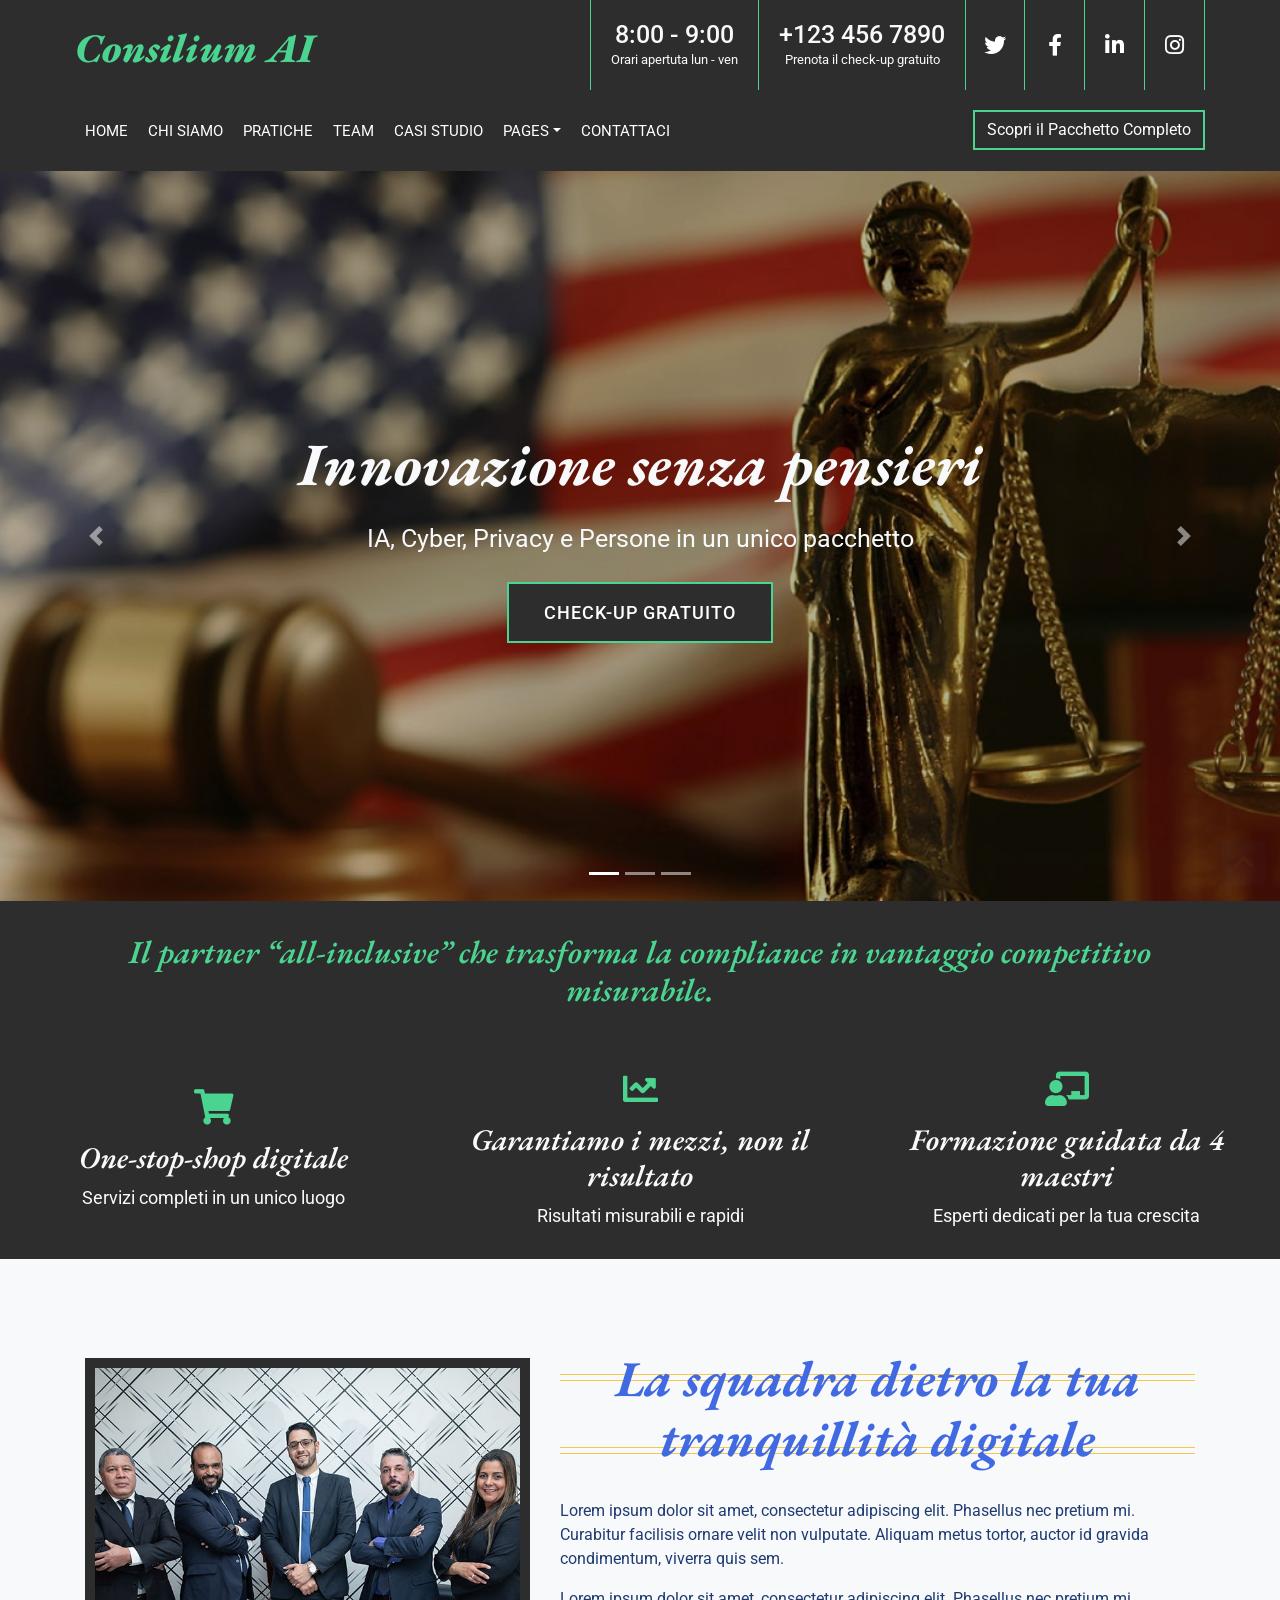
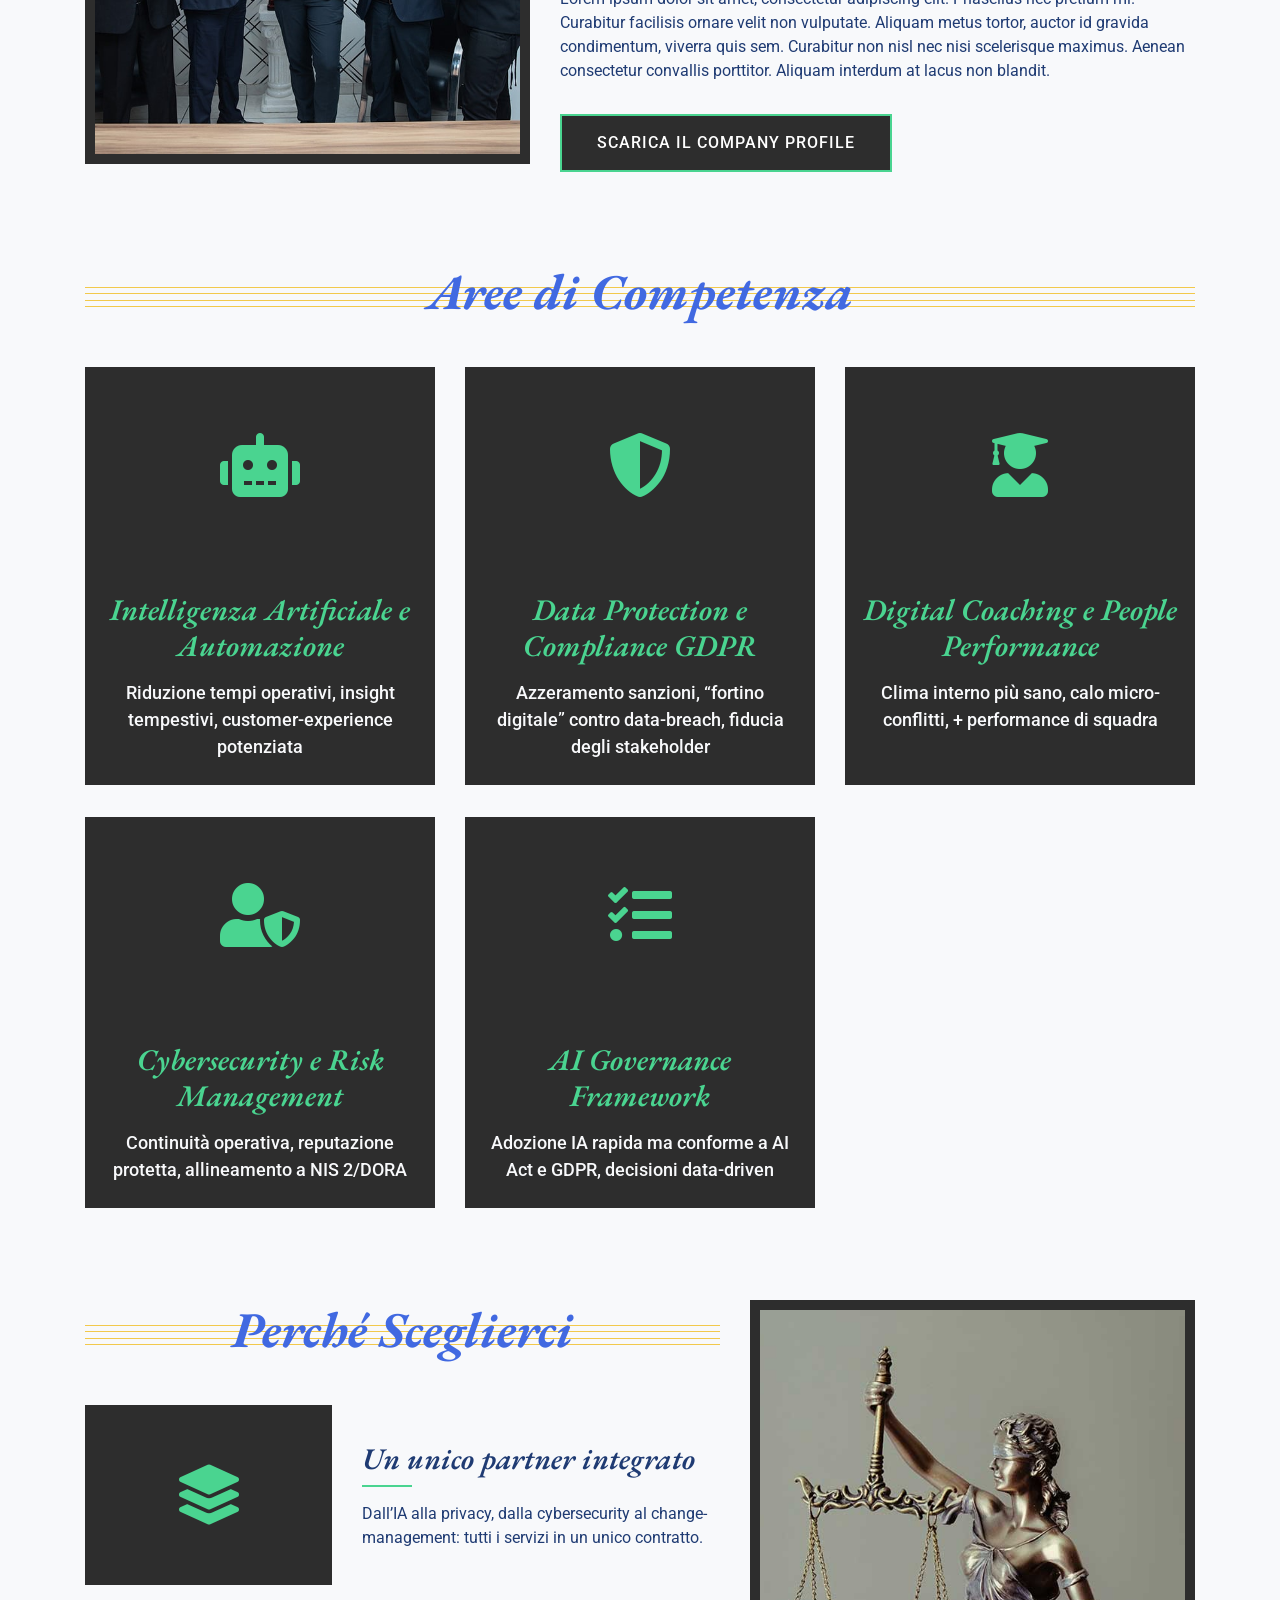
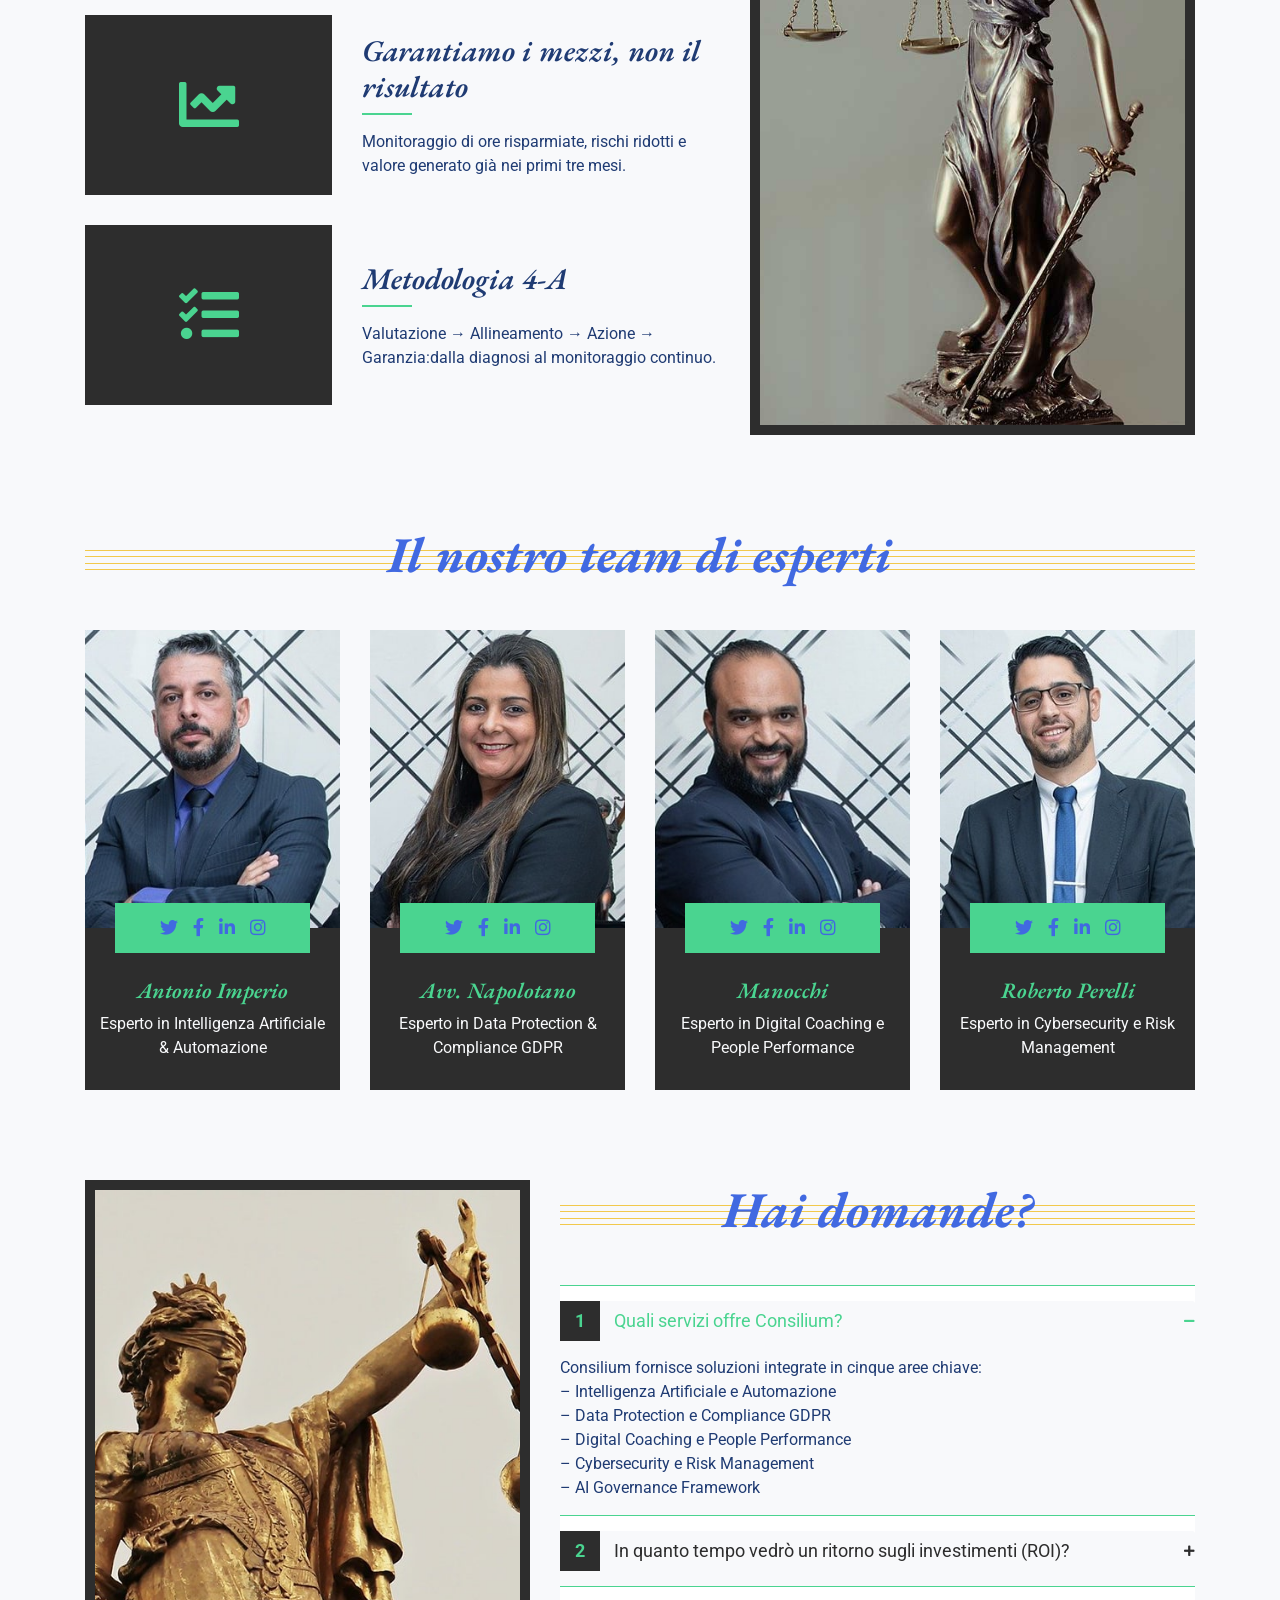
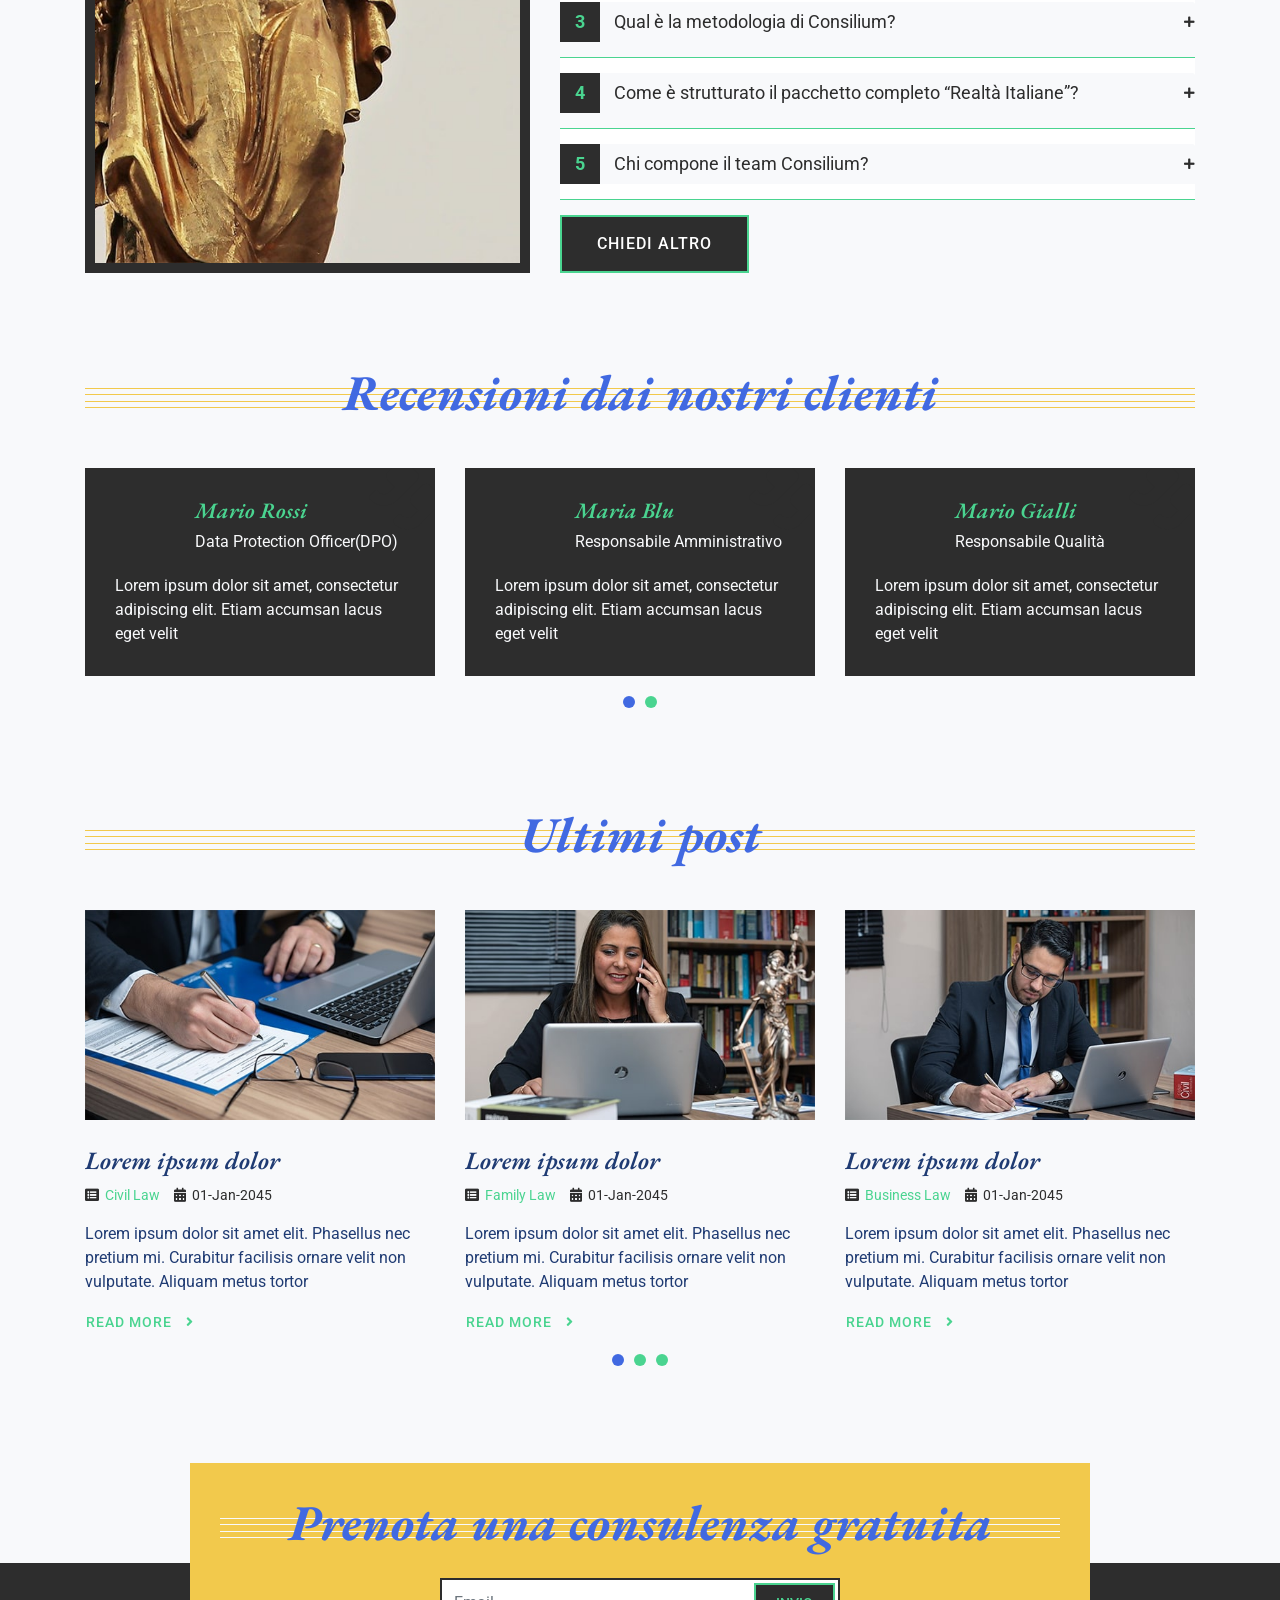
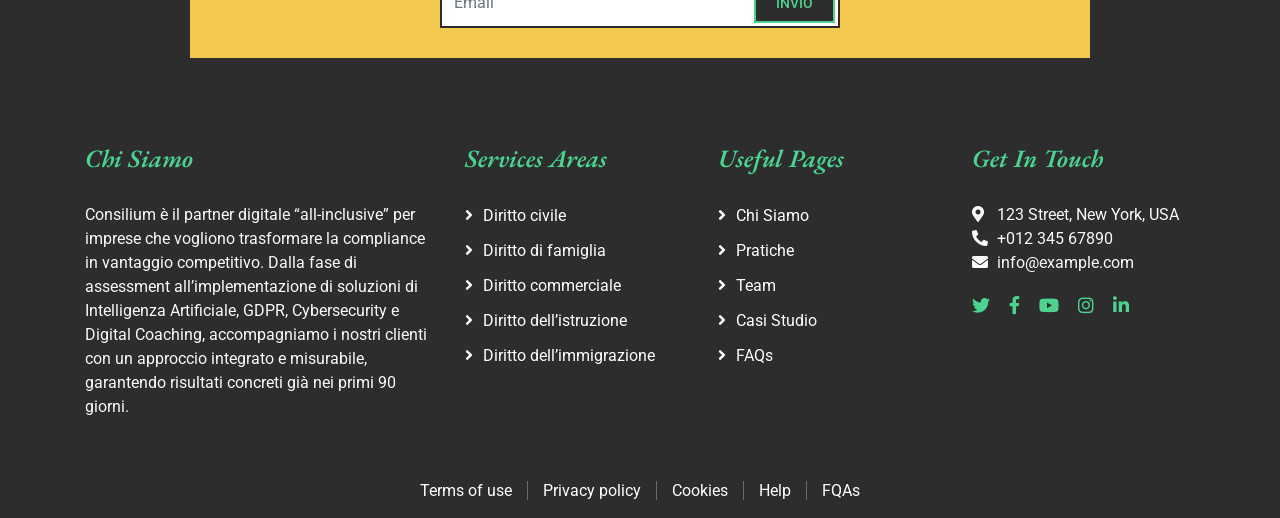
==== commit 16b99aa8: "modifiche dei colori" ====
--- a/index.html
+++ b/index.html
@@ -32,7 +32,7 @@
                         <div class="col-lg-3">
                             <div class="logo">
                                 <a href="index.html">
-                                    <h1>Consilium</h1>
+                                    <h1>Consilium AI</h1>
                                     <!-- <img src="img/logo.jpg" alt="Logo"> -->
                                 </a>
                             </div>
@@ -204,7 +204,7 @@
                     <div class="col-md-4 col-sm-6">
                         <div class="feature-item text-center">
                         <i class="fas fa-chart-line fa-2x mb-3"></i>
-                        <h3>ROI dimostrabile in 90 giorni</h3>
+                        <h3>Garantiamo i mezzi, non il risultato</h3>
                         <p>Risultati misurabili e rapidi</p>
                         </div>
                     </div>
@@ -268,7 +268,7 @@
                         <div class="service-icon">
                             <i class="fas fa-robot"></i>
                         </div>
-                        <h3>Intelligenza Artificiale &amp; Automazione</h3>
+                        <h3>Intelligenza Artificiale e Automazione</h3>
                         <p class="service-output">
                             Riduzione tempi operativi, insight tempestivi, customer-experience potenziata
                         </p>
@@ -281,7 +281,7 @@
                         <div class="service-icon">
                             <i class="fas fa-shield-alt"></i>
                         </div>
-                        <h3>Data Protection &amp; Compliance GDPR</h3>
+                        <h3>Data Protection e Compliance GDPR</h3>
                         <p class="service-output">
                             Azzeramento sanzioni, “fortino digitale” contro data-breach, fiducia degli stakeholder
                         </p>
@@ -294,7 +294,7 @@
                         <div class="service-icon">
                             <i class="fas fa-user-graduate"></i>
                         </div>
-                        <h3>Digital Coaching &amp; People Performance</h3>
+                        <h3>Digital Coaching e People Performance</h3>
                         <p class="service-output">
                             Clima interno più sano, calo micro-conflitti, + performance di squadra
                         </p>
@@ -307,7 +307,7 @@
                         <div class="service-icon">
                             <i class="fas fa-user-shield"></i>
                         </div>
-                        <h3>Cybersecurity &amp; Risk Management</h3>
+                        <h3>Cybersecurity e Risk Management</h3>
                         <p class="service-output">
                             Continuità operativa, reputazione protetta, allineamento a NIS 2/DORA
                         </p>
@@ -322,7 +322,7 @@
                         </div>
                         <h3>AI Governance Framework</h3>
                         <p class="service-output">
-                            Adozione IA rapida ma conforme a AI Act & GDPR, decisioni data-driven
+                            Adozione IA rapida ma conforme a AI Act e GDPR, decisioni data-driven
                         </p>
                         </div>
                     </div>
@@ -424,7 +424,7 @@
                             </div>
                         </div>
                         <div class="col-7">
-                            <h3>ROI misurabile in 90 giorni</h3>
+                            <h3>Garantiamo i mezzi, non il risultato</h3>
                             <p>
                             Monitoraggio di ore risparmiate, rischi ridotti e valore generato già nei primi tre mesi.
                             </p>
@@ -441,7 +441,7 @@
                         <div class="col-7">
                             <h3>Metodologia 4-A</h3>
                             <p>
-                            Assessment → Alignment → Action → Assurance: dalla diagnosi al monitoraggio continuo.
+                            Valutazione → Allineamento → Azione → Garanzia:dalla diagnosi al monitoraggio continuo.
                             </p>
                         </div>
                         </div>
@@ -592,7 +592,7 @@
                             </div>
                             <div class="team-text">
                                 <h2>Manocchi</h2>
-                                <p>Esperto in Digital Coaching &amp; People Performance</p>
+                                <p>Esperto in Digital Coaching e People Performance</p>
                                 <div class="team-social">
                                     <a class="social-tw" href=""><i class="fab fa-twitter"></i></a>
                                     <a class="social-fb" href=""><i class="fab fa-facebook-f"></i></a>
@@ -611,7 +611,7 @@
                             </div>
                             <div class="team-text">
                                 <h2>Roberto Perelli</h2>
-                                <p>Esperto in Cybersecurity &amp; Risk Management</p>
+                                <p>Esperto in Cybersecurity e Risk Management</p>
                                 <div class="team-social">
                                     <a class="social-tw" href=""><i class="fab fa-twitter"></i></a>
                                     <a class="social-fb" href=""><i class="fab fa-facebook-f"></i></a>
@@ -652,10 +652,10 @@
                                     <div id="collapseOne" class="collapse show" data-parent="#accordion">
                                     <div class="card-body">
                                         Consilium fornisce soluzioni integrate in cinque aree chiave:<br>
-                                        – Intelligenza Artificiale &amp; Automazione<br>
-                                        – Data Protection &amp; Compliance GDPR<br>
-                                        – Digital Coaching &amp; People Performance<br>
-                                        – Cybersecurity &amp; Risk Management<br>
+                                        – Intelligenza Artificiale e Automazione<br>
+                                        – Data Protection e Compliance GDPR<br>
+                                        – Digital Coaching e People Performance<br>
+                                        – Cybersecurity e Risk Management<br>
                                         – AI Governance Framework
                                     </div>
                                     </div>
@@ -706,7 +706,7 @@
                                         2. <b>Via remoto/Giorni 2–10</b>: analisi dati e confronto<br>
                                         3. <b>Entro 15 gg</b>: documento strategico con roadmap, priorità e KPI<br>
                                         4. <b>Formazione annuale</b>: 40 h suddivise in 4 trimestri<br>
-                                        5. <b>Audit &amp; KPI review</b>: tracciamento utili e redistribuzione
+                                        5. <b>Audit e KPI review</b>: tracciamento utili e redistribuzione
                                     </div>
                                     </div>
                                 </div>
@@ -964,7 +964,7 @@
             <div class="newsletter">
                 <div class="container">
                     <div class="section-header">
-                        <h2>Lasciaci la tua mail</h2>
+                        <h2>Prenota una consulenza gratuita</h2>
                     </div>
                     <div class="form">
                         <input class="form-control" placeholder="Email">
--- a/css/style.css
+++ b/css/style.css
@@ -28,7 +28,7 @@
 a:hover,
 a:active,
 a:focus {
-    color: #F2C94C !important;
+    color: #4Ad490 !important;
     outline: none;
     text-decoration: none;
 }
@@ -58,7 +58,7 @@
 .back-to-top {
     position: fixed;
     display: none;
-    background: #F2C94C;
+    background: #4169E1;
     color: #2D2D2D;
     width: 44px;
     height: 44px;
@@ -72,7 +72,7 @@
 }
 
 .back-to-top:hover {
-    color: #F2C94C;
+    color: #4Ad490;
     background: #2D2D2D;
 }
 
@@ -98,10 +98,10 @@
 
 .top-bar .logo h1 {
     margin: 0;
-    color: #F2C94C;
+    color: #4Ad490;
     line-height: 55px;
     font-weight: 800;
-    font-size: calc(1.5rem + 2.5vw);
+    font-size: calc(1.5rem + 1.3vw);
     white-space: nowrap;
 }
 
@@ -124,7 +124,7 @@
     height: 90px;
     padding: 0 20px;
     text-align: center;
-    border-left: 1px solid #F2C94C;
+    border-left: 1px solid #4Ad490;
 }
 
 .top-bar .text h2 {
@@ -157,15 +157,15 @@
     height: 100%;
     font-size: 22px;
     color: #F8F9FB;
-    border-right: 1px solid #F2C94C ;
+    border-right: 1px solid #4Ad490 ;
 }
 
 .top-bar .social a:first-child {
-    border-left: 1px solid #F2C94C ;
+    border-left: 1px solid #4Ad490 ;
 }
 
 .top-bar .social a:hover {
-    color: #F2C94C;
+    color: #4Ad490;
     background: #F8F9FB;
 }
 
@@ -219,7 +219,7 @@
 
 .navbar-dark .navbar-nav .nav-link:hover,
 .navbar-dark .navbar-nav .nav-link.active {
-    color: #F2C94C;
+    color: #4Ad490;
     transition: none;
 }
 
@@ -243,17 +243,17 @@
     border: 0;
     border-radius: 0;
     background: #F8F9FB;
-    color: #F2C94C !important;
+    color: #4Ad490 !important;
 }
 
 .nav-bar .btn {
     color: #F8F9FB;
-    border: 2px solid #F2C94C;
+    border: 2px solid #4Ad490;
     border-radius: 0;
 }
 
 .nav-bar .btn:hover {
-    background: #F2C94C;
+    background: #4Ad490;
     color: #2D2D2D !important;
 }
 
@@ -369,16 +369,16 @@
     font-weight: 500;
     letter-spacing: 1px;
     text-transform: uppercase;
-    color: #F2C94C;
-    background: #2D2D2D;
-    border: 2px solid #F2C94C;
+    color: #4Ad490;
+    background: #2D2D2D;
+    border: 2px solid #4Ad490;
     border-radius: 0;
     transition: .3s;
 }
 
 .carousel .carousel-caption .btn:hover {
     color: #2D2D2D !important;
-    background: #F2C94C;
+    background: #4Ad490;
 }
 
 @media (max-width: 767.98px) {
@@ -431,7 +431,7 @@
     margin-bottom: 45px;
     padding: 90px 0;
     text-align: center;
-    background: #F2C94C;
+    background: #4Ad490;
 }
 
 .page-header h2 {
@@ -556,7 +556,7 @@
 }
 
 .top-bar1 .pitch {
-  color: #F2C94C;        /* Sunrise Gold */
+  color: #4Ad490;        /* Sunrise Gold */
   margin: 0;
   text-align: center;
 }
@@ -614,7 +614,7 @@
 }
 
 .feature-top .feature-item i {
-    color: #F2C94C;
+    color: #4Ad490;
     font-size: 35px;
     margin-bottom: 10px;
 }
@@ -671,8 +671,8 @@
     left: 0;
     top: 21px;
     background: transparent;
-    border-top: 1px solid #F2C94C;
-    border-bottom: 1px solid #F2C94C;
+    border-top: 1px solid #4Ad490;
+    border-bottom: 1px solid #4Ad490;
     z-index: -1;
 }
 
@@ -684,8 +684,8 @@
     left: 0;
     bottom: 20px;
     background: transparent;
-    border-top: 1px solid #F2C94C;
-    border-bottom: 1px solid #F2C94C;
+    border-top: 1px solid #4Ad490;
+    border-bottom: 1px solid #4Ad490;
     z-index: -1;
 } */
 
@@ -714,8 +714,8 @@
     font-weight: 500;
     letter-spacing: 1px;
     text-transform: uppercase;
-    color: #F2C94C;
-    border: 2px solid #F2C94C;
+    color: #4Ad490;
+    border: 2px solid #4Ad490;
     border-radius: 0;
     background: #2D2D2D;
     transition: .3s;
@@ -723,7 +723,7 @@
 
 .about .about-text a.btn:hover {
     color: #2D2D2D !important;
-    background: #F2C94C;
+    background: #4Ad490;
 }
 
 @media (max-width: 767.98px) {
@@ -798,7 +798,7 @@
     padding: 20px 0;
     text-align: center;
     font-size: 4rem;
-    color: #F2C94C;
+    color: #4Ad490;
     background: #2D2D2D;
     transition: .5s;
     margin-bottom: 0.5rem;
@@ -813,7 +813,7 @@
     padding: 25px 15px 15px 15px;
     font-size: 30px;
     font-weight: 600;
-    color: #F2C94C;
+    color: #4Ad490;
 }
 
 .service .service-item p {
@@ -831,8 +831,8 @@
     font-weight: 500;
     letter-spacing: 1px;
     text-transform: uppercase;
-    color: #F2C94C;
-    border: 2px solid #F2C94C;
+    color: #4Ad490;
+    border: 2px solid #4Ad490;
     border-radius: 0;
     background: #2D2D2D;
     transition: .3s;
@@ -840,7 +840,7 @@
 
 .service .service-item:hover a.btn {
     color: #2D2D2D !important;
-    background: #F2C94C;
+    background: #4Ad490;
 }
 
 
@@ -872,7 +872,7 @@
     padding: 20px 0;
     text-align: center;
     font-size: 60px;
-    color: #F2C94C;
+    color: #4Ad490;
     background: #2D2D2D;
     transition: .5s;
 }
@@ -896,7 +896,7 @@
     height: 2px;
     left: 0;
     bottom: 0;
-    background: #F2C94C;
+    background: #4Ad490;
 }
 
 .feature .feature-item p {
@@ -949,7 +949,7 @@
 .team .team-text h2 {
     font-size: 22px;
     font-weight: 600;
-    color: #F2C94C;
+    color: #4Ad490;
 }
 
 .team .team-text p {
@@ -966,7 +966,7 @@
     display: flex;
     align-items: center;
     justify-content: center;
-    background: #F2C94C;
+    background: #4Ad490;
     font-size: 0;
     transition: .5s;
 }
@@ -981,7 +981,7 @@
     margin-right: 15px;
     font-size: 18px;
     text-align: center;
-    color: #2D2D2D;
+    color: #4169E1 !important; 
     transition: .3s;
 }
 
@@ -990,7 +990,7 @@
 }
 
 .team .team-social a:hover {
-    color: #2D2D2D !important;
+    color: #F2C94C !important;
 }
 
 .team .section-header h2 {
@@ -1039,13 +1039,13 @@
     padding-top: 15px;
     border: none;
     border-radius: 0;
-    border-top: 1px solid #F2C94C;
+    border-top: 1px solid #4Ad490;
 }
 
 .faqs .card:last-child {
     margin-bottom: 0;
     padding-bottom: 15px;
-    border-bottom: 1px solid #F2C94C;
+    border-bottom: 1px solid #4Ad490;
 }
 
 .faqs .card-header {
@@ -1072,7 +1072,7 @@
 
 /* Titolo in giallo quando la card è aperta */
 .faqs .card-header .card-link[aria-expanded="true"] {
-    color: #F2C94C !important;
+    color: #4Ad490 !important;
 }
 
 .faqs .card-header a span {
@@ -1082,7 +1082,7 @@
     margin-right: 10px;
     text-align: center;
     background: #2D2D2D;
-    color: #F2C94C;
+    color: #4Ad490;
     font-weight: 700;
 }
 
@@ -1100,7 +1100,7 @@
     font-family: 'font Awesome 5 Free';
     content: "\f068";
     float: right;
-    color: #F2C94C !important;
+    color: #4Ad490 !important;
     font-size: 12px;
     font-weight: 900;
     transition: .3s;
@@ -1121,8 +1121,8 @@
     font-weight: 500;
     letter-spacing: 1px;
     text-transform: uppercase;
-    color: #F2C94C;
-    border: 2px solid #F2C94C;
+    color: #4Ad490;
+    border: 2px solid #4Ad490;
     border-radius: 0;
     background: #2D2D2D;
     transition: .3s;
@@ -1130,7 +1130,7 @@
 
 .faqs a.btn:hover {
     color: #2D2D2D !important;
-    background: #F2C94C;
+    background: #4Ad490;
 }
 
 .faqs .section-header h2 {
@@ -1186,7 +1186,7 @@
 }
 
 .testimonial .testimonial-item h2 {
-    color: #F2C94C;
+    color: #4Ad490;
     font-size: 22px;
     font-weight: 600;
     margin-bottom: 5px;
@@ -1210,11 +1210,11 @@
     width: 12px;
     height: 12px;
     border-radius: 50%;
-    background: #F2C94C;
+    background: #4Ad490;
 }
 
 .testimonial .owl-dot.active {
-    background: #2D2D2D;
+    background: #4169E1;
 }
 
 .testimonial .section-header h2 {
@@ -1278,12 +1278,12 @@
 }
 
 .blog-item .meta .uno{
-    color: #F2C94C !important;    /* Sunrise Gold */
+    color: #4Ad490 !important;    /* Sunrise Gold */
     transition: color 0.3s;
 }
 
 .blog-item .meta .uno:hover {
-    color: #2D2D2D !important;    /* Sunrise Gold */
+    color: #4169E1 !important;    /* Sunrise Gold */
     transition: color 0.3s;
 }
 
@@ -1306,7 +1306,7 @@
     font-weight: 500;
     letter-spacing: 1px;
     text-transform: uppercase;
-    color: #F2C94C !important;
+    color: #4Ad490 !important;
     transition: .3s;
 }
 
@@ -1315,7 +1315,7 @@
 }
 
 .blog .blog-item a.btn:hover {
-    color: #2D2D2D !important;
+    color: #4169E1 !important;
 }
 
 .blog .owl-nav,
@@ -1330,23 +1330,23 @@
     width: 12px;
     height: 12px;
     border-radius: 50%;
-    background: #F2C94C;
+    background: #4Ad490;
 }
 
 .blog .owl-dot.active {
-    background: #2D2D2D;
+    background: #4169E1;
 }
 
 .blog .pagination .page-link {
     color: #2D2D2D;
     border-radius: 0;
-    border-color: #F2C94C;
+    border-color: #4Ad490;
 }
 
 .blog .pagination .page-link:hover,
 .blog .pagination .page-item.active .page-link {
     color: #2D2D2D;
-    background: #F2C94C;
+    background: #4Ad490;
 }
 
 .blog .pagination .disabled .page-link {
@@ -1401,7 +1401,7 @@
     position: absolute;
     width: 15px;
     height: 5px;
-    background: #F2C94C;
+    background: #4Ad490;
     z-index: 1;
 }
 
@@ -1420,7 +1420,7 @@
     position: absolute;
     width: 15px;
     height: 5px;
-    background: #F2C94C;
+    background: #4Ad490;
     z-index: 1;
 }
 
@@ -1443,18 +1443,18 @@
     padding: 30px;
     background: #2D2D2D;
     position: relative;
-    border-right: 5px solid #F2C94C;
+    border-right: 5px solid #4Ad490;
 }
 
 .timeline .timeline-container.right .timeline-content {
-    border-left: 5px solid #F2C94C;
+    border-left: 5px solid #4Ad490;
 }
 
 .timeline .timeline-container .timeline-content h2 {
     margin-bottom: 15px;
     font-size: 22px;
     font-weight: 600;
-    color: #F2C94C;
+    color: #4Ad490;
 }
 
 .timeline .timeline-container .timeline-content h2 span {
@@ -1462,7 +1462,7 @@
     margin-right: 15px;
     padding: 5px 10px;
     color: #2D2D2D;
-    background: #F2C94C;
+    background: #4Ad490;
     font-family: 'Roboto', sans-serif;
     font-style: normal;
 }
@@ -1501,7 +1501,7 @@
     
     .timeline .timeline-container.left .timeline-content,
     .timeline .timeline-container.right .timeline-content {
-        border-left: 5px solid #F2C94C;
+        border-left: 5px solid #4Ad490;
         border-right: none;
     }
 }
@@ -1530,19 +1530,19 @@
     display: inline-block;
     margin: 5px;
     padding: 8px 15px;
-    color: #F2C94C;
+    color: #4Ad490;
     font-size: 14px;
     font-weight: 500;
     text-transform: uppercase;
     border-radius: 0;
     background: #2D2D2D;
-    border: 2px solid #F2C94C;
+    border: 2px solid #4Ad490;
     transition: .3s;
 }
 
 .portfolio #portfolio-flters li:hover,
 .portfolio #portfolio-flters li.filter-active {
-    background: #F2C94C;
+    background: #4Ad490;
     color: #2D2D2D;
 }
 
@@ -1558,7 +1558,7 @@
 
 .portfolio .load-more .btn:hover {
     color: #2D2D2D !important;
-    background: #F2C94C;
+    background: #4Ad490;
 }
 
 .portfolio .portfolio-item {
@@ -1618,7 +1618,7 @@
 
 .portfolio figure a {
     font-family: 'EB Garamond', serif;
-    color: #F2C94C;
+    color: #4Ad490;
     font-size: 25px;
     font-weight: 600;
     font-style: italic;
@@ -1661,7 +1661,7 @@
     display: flex;
     align-items: flex-start;
     flex-direction: row;
-    border: 2px solid #F2C94C;
+    border: 2px solid #4Ad490;
 }
 
 .contact .contact-item i {
@@ -1672,8 +1672,8 @@
     align-items: center;
     justify-content: center;
     font-size: 30px;
-    color: #F2C94C;
-    border: 2px solid #F2C94C;
+    color: #4Ad490;
+    border: 2px solid #4Ad490;
 }
 
 .contact .contact-text {
@@ -1683,7 +1683,7 @@
 }
 
 .contact .contact-text h2 {
-    color: #F2C94C;
+    color: #4Ad490;
     font-size: 25px;
     font-weight: 600;
 }
@@ -1723,16 +1723,16 @@
     font-weight: 500;
     letter-spacing: 1px;
     text-transform: uppercase;
-    color: #F2C94C;
-    background: #2D2D2D;
-    border: 2px solid #F2C94C;
+    color: #4Ad490;
+    background: #2D2D2D;
+    border: 2px solid #4Ad490;
     border-radius: 0;
     transition: .3s;
 }
 
 .contact .contact-form .btn:hover {
     color: #2D2D2D;
-    background: #F2C94C;
+    background: #4Ad490;
 }
 
 
@@ -1786,6 +1786,10 @@
     padding: 30px 15px;
     background: #F2C94C;
     z-index: 1;
+}
+
+.container .section-header h2 {
+    color: #4169E1 !important;
 }
 
 .newsletter .section-header {
@@ -1828,16 +1832,16 @@
     font-size: 14px;
     font-weight: 500;
     text-transform: uppercase;
-    color: #F2C94C;
+    color: #4Ad490;
     background: #2D2D2D;
     border-radius: 0;
-    border: 2px solid #F2C94C;
+    border: 2px solid #4Ad490;
     transition: .3s;
 }
 
 .newsletter .btn:hover {
     color: #2D2D2D;
-    background: #F2C94C;
+    background: #4Ad490;
 }
 
 
@@ -1867,7 +1871,7 @@
     margin-bottom: 30px;
     font-size: 25px;
     font-weight: 600;
-    color: #F2C94C;
+    color: #4Ad490;
 }
 
 .footer .footer-link a {
@@ -1886,7 +1890,7 @@
 }
 
 .footer .footer-link a:hover {
-    color: #F2C94C;
+    color: #4Ad490;
     letter-spacing: 1px;
 }
 
@@ -1906,7 +1910,7 @@
 .footer .footer-social a i {
     margin-right: 15px;
     font-size: 18px;
-    color: #F2C94C;
+    color: #4Ad490;
 }
 
 .footer .footer-social a:last-child i {
@@ -1914,7 +1918,7 @@
 }
 
 .footer .footer-social a:hover i {
-    color: #2D2D2D;
+    color: #4169E1;
 }
 
 .footer .footer-menu .f-menu {
@@ -1934,7 +1938,7 @@
 }
 
 .footer .footer-menu .f-menu a:hover {
-    color: #F2C94C;
+    color: #4Ad490;
 }
 
 .footer .footer-menu .f-menu a:last-child {
@@ -1958,7 +1962,7 @@
 }
 
 .footer .copyright p a {
-    color: #F2C94C;
+    color: #4Ad490;
     font-weight: 500;
     letter-spacing: 1px;
 }
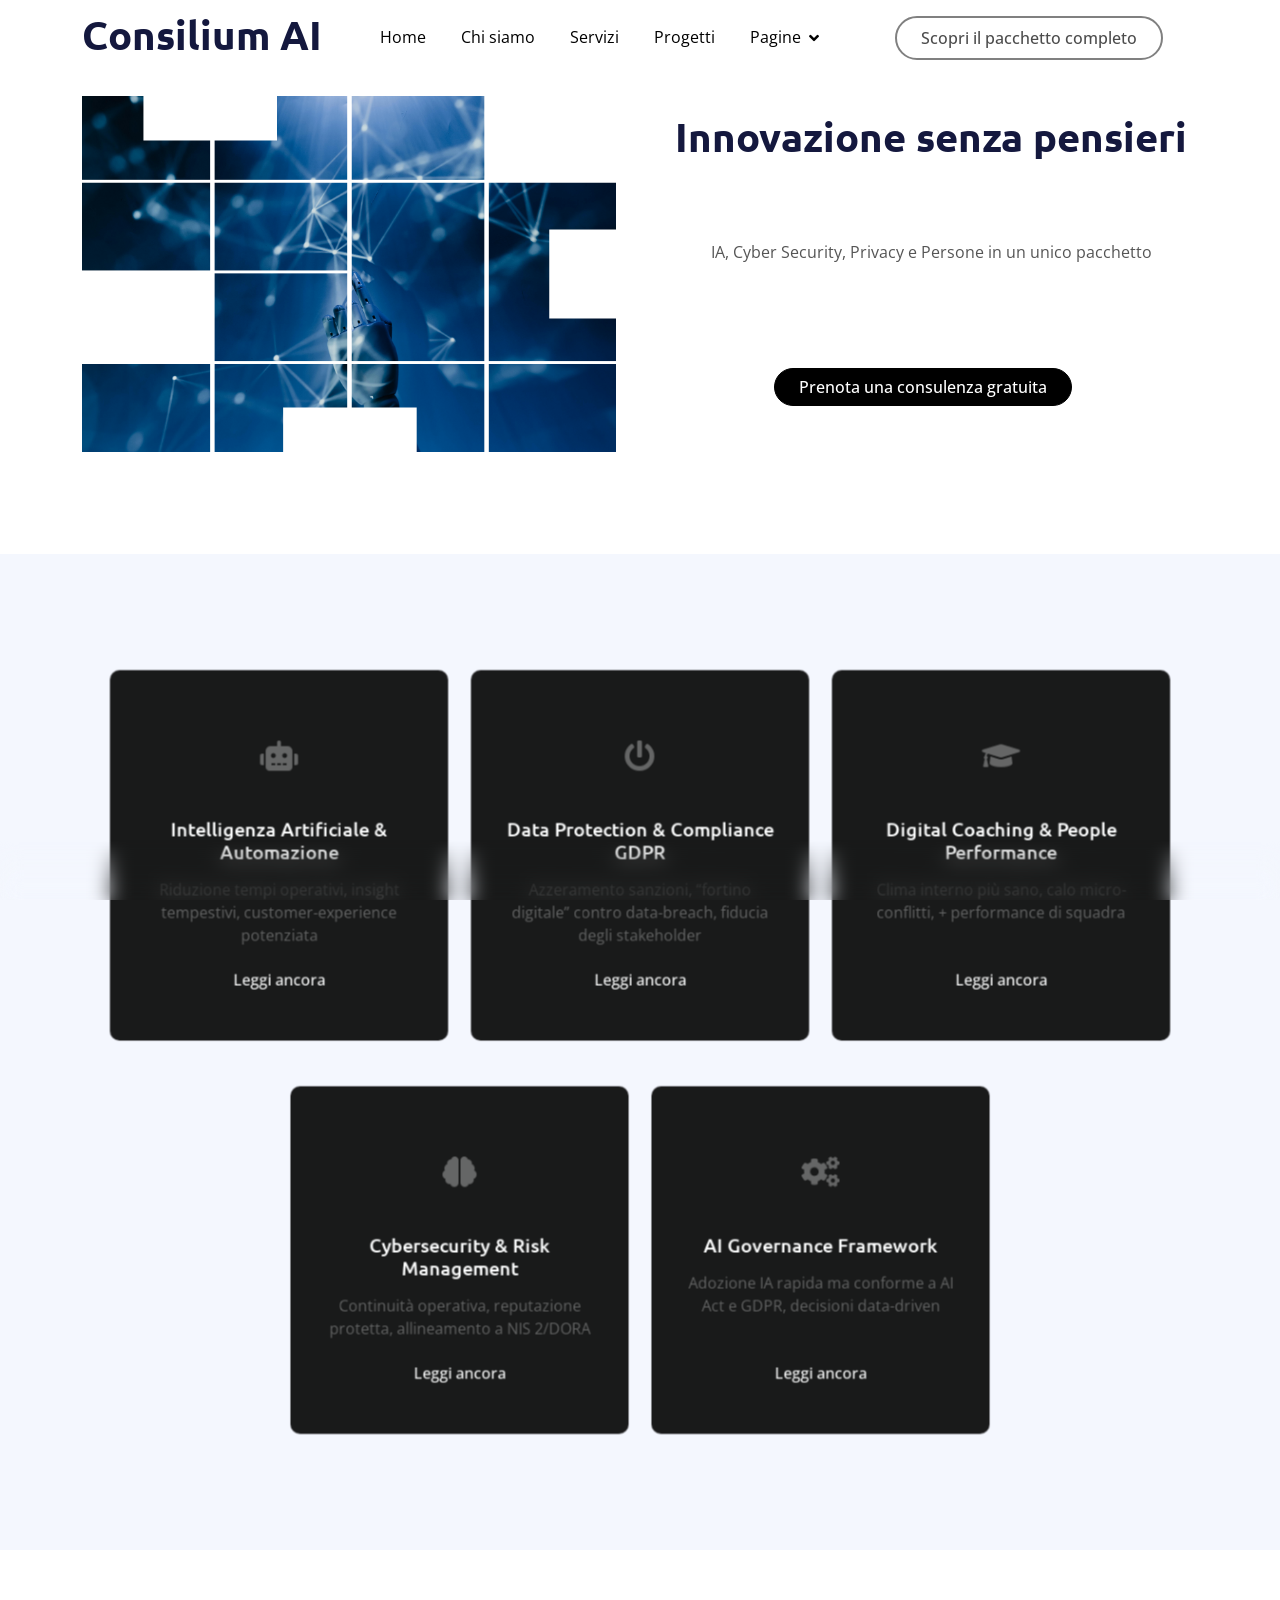
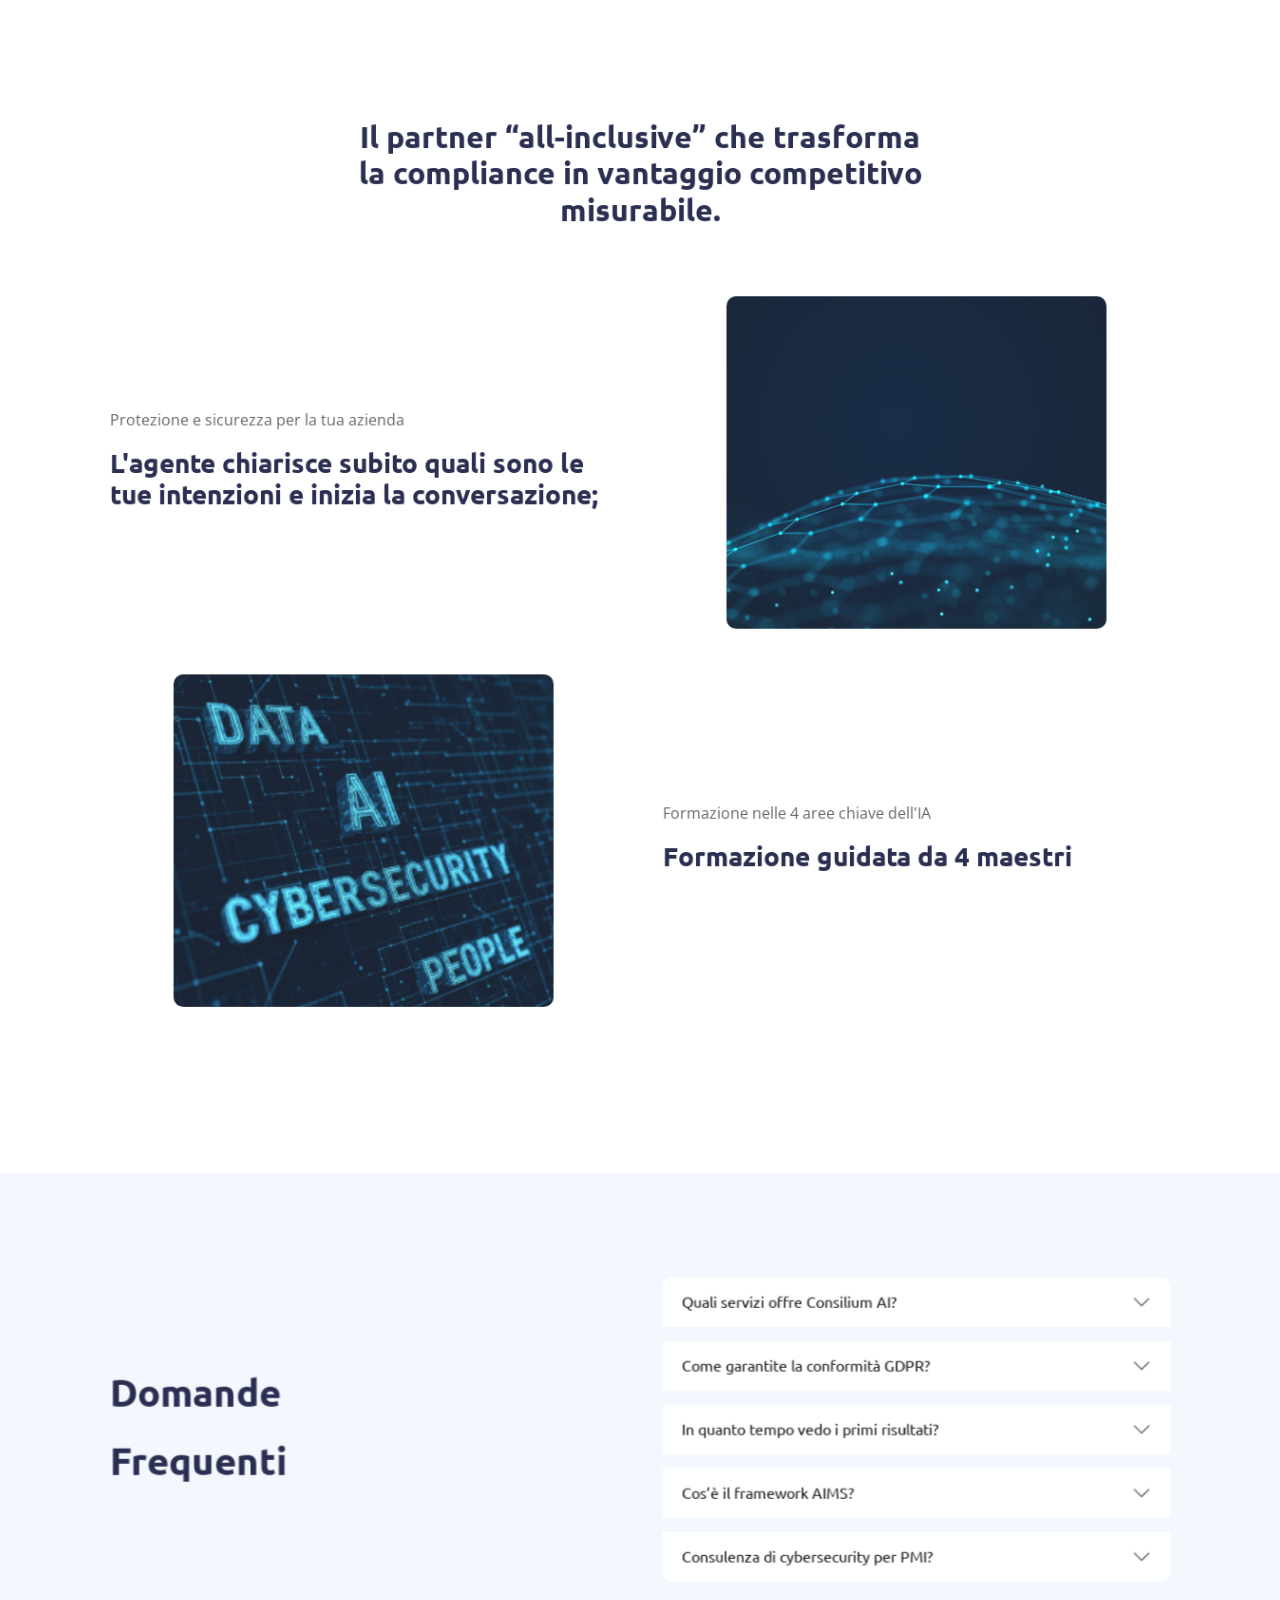
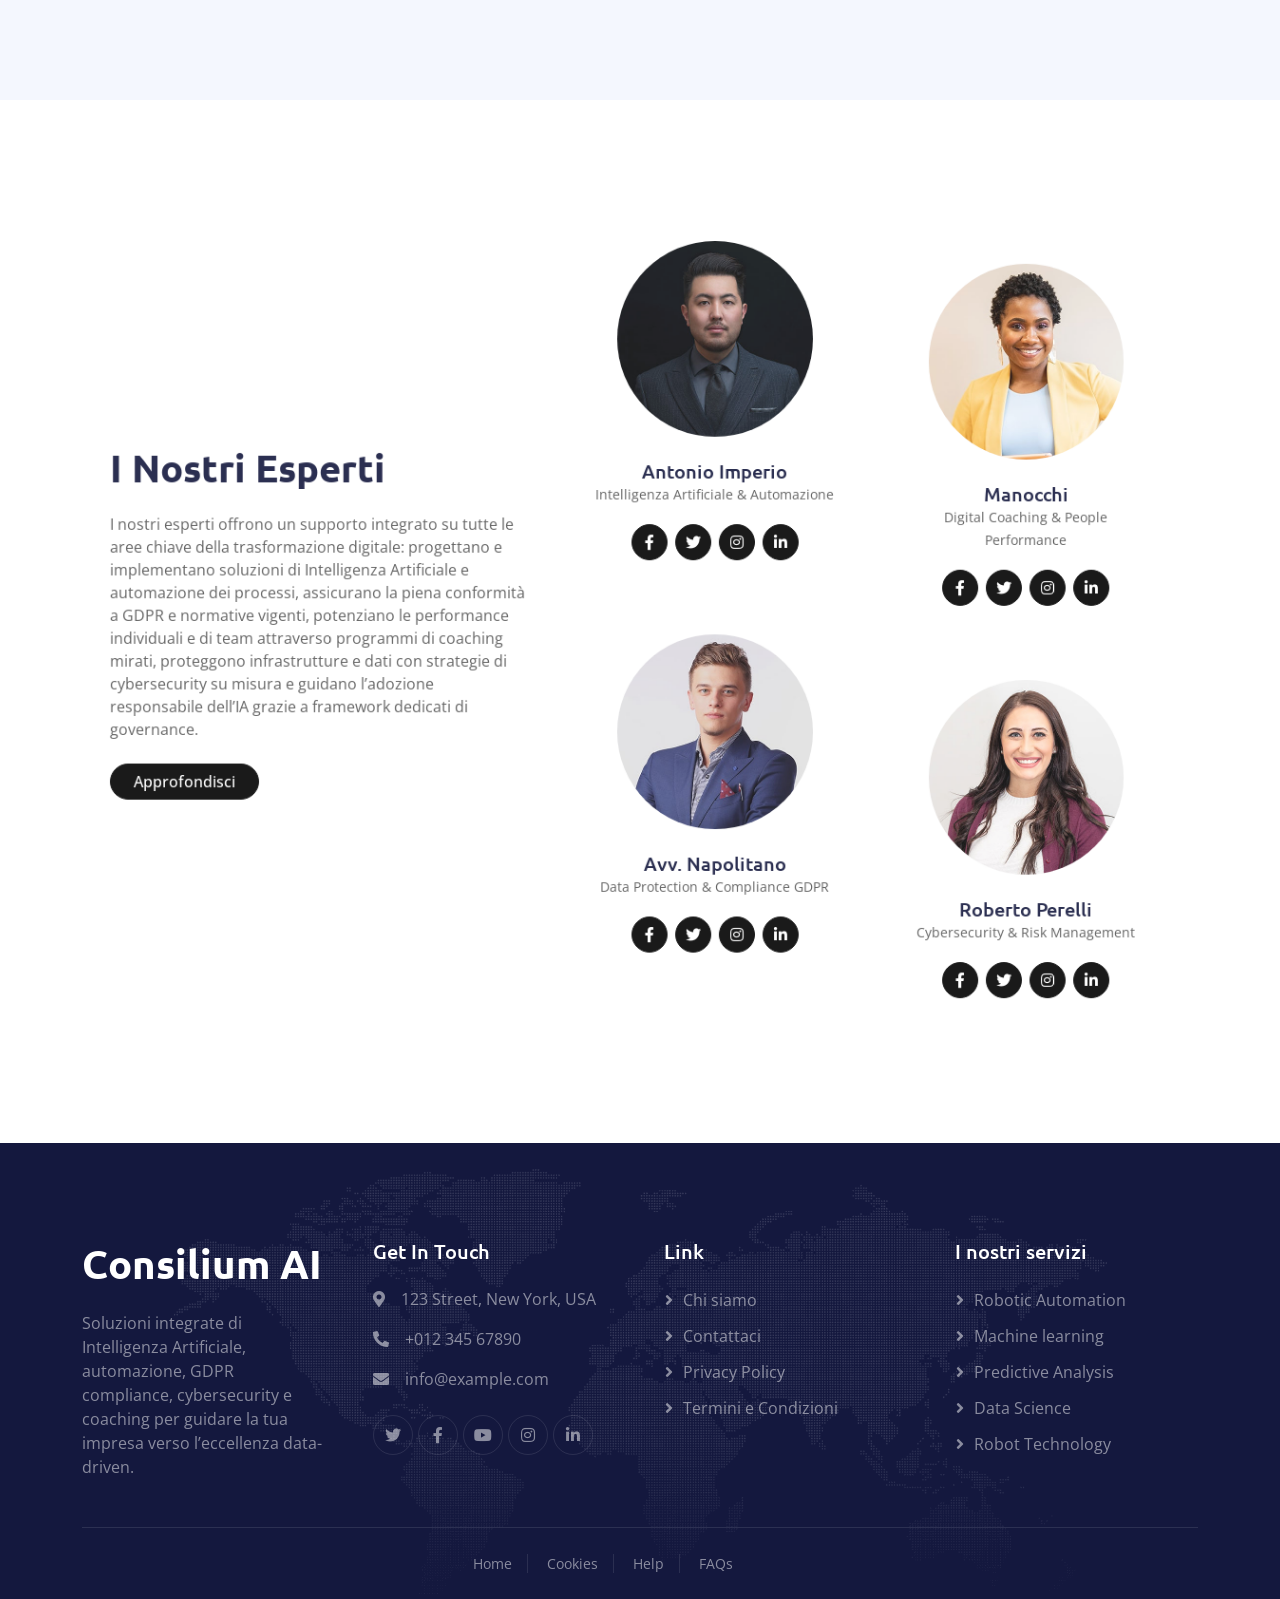
==== commit ba251a49: "La creazione del progetto" ====
--- a/index.html
+++ b/index.html
@@ -1,1057 +1,746 @@
 <!DOCTYPE html>
 <html lang="en">
-    <head>
-        <meta charset="utf-8">
-        <title>Consilium - Home</title>
-        <meta content="width=device-width, initial-scale=1.0" name="viewport">
-        <meta content="Law Firm Website Template" name="keywords">
-        <meta content="Law Firm Website Template" name="description">
-
-        <!-- Favicon -->
-        <link href="img/favicon.ico" rel="icon">
-
-        <!-- Google Font -->
-        <link href="https://fonts.googleapis.com/css2?family=EB+Garamond:ital,wght@1,600;1,700;1,800&family=Roboto:wght@400;500&display=swap" rel="stylesheet"> 
-        
-        <!-- CSS Libraries -->
-        <link href="https://stackpath.bootstrapcdn.com/bootstrap/4.4.1/css/bootstrap.min.css" rel="stylesheet">
-        <link href="https://cdnjs.cloudflare.com/ajax/libs/font-awesome/5.10.0/css/all.min.css" rel="stylesheet">
-        <link href="lib/animate/animate.min.css" rel="stylesheet">
-        <link href="lib/owlcarousel/assets/owl.carousel.min.css" rel="stylesheet">
-
-        <!-- Template Stylesheet -->
-        <link href="css/style.css" rel="stylesheet">
-    </head>
-
-    <body>
-        <div class="wrapper">
-            <!-- Top Bar Start -->
-            <div class="top-bar">
-                <div class="container-fluid">
-                    <div class="row">
-                        <div class="col-lg-3">
-                            <div class="logo">
-                                <a href="index.html">
-                                    <h1>Consilium AI</h1>
-                                    <!-- <img src="img/logo.jpg" alt="Logo"> -->
-                                </a>
+
+<head>
+    <meta charset="utf-8">
+    <title>Consilium</title>
+    <meta content="width=device-width, initial-scale=1.0" name="viewport">
+    <meta content="" name="keywords">
+    <meta content="" name="description">
+
+    <!-- Favicon -->
+    <link href="img/favicon.ico" rel="icon">
+
+    <!-- Google Web Fonts -->
+    <link rel="preconnect" href="https://fonts.googleapis.com">
+    <link rel="preconnect" href="https://fonts.gstatic.com" crossorigin>
+    <link href="https://fonts.googleapis.com/css2?family=Open+Sans:wght@400;600&family=Ubuntu:wght@500;700&display=swap"
+        rel="stylesheet">
+
+    <!-- Icon Font Stylesheet -->
+    <link href="https://cdnjs.cloudflare.com/ajax/libs/font-awesome/5.10.0/css/all.min.css" rel="stylesheet">
+    <link href="https://cdn.jsdelivr.net/npm/bootstrap-icons@1.4.1/font/bootstrap-icons.css" rel="stylesheet">
+
+    <!-- Libraries Stylesheet -->
+    <link href="lib/animate/animate.min.css" rel="stylesheet">
+    <link href="lib/owlcarousel/assets/owl.carousel.min.css" rel="stylesheet">
+
+    <!-- Customized Bootstrap Stylesheet -->
+    <link href="css/bootstrap.min.css" rel="stylesheet">
+
+    <!-- Template Stylesheet -->
+    <link href="css/style.css" rel="stylesheet">
+</head>
+
+<body>
+<div class="bottom-gradient-blur"></div>
+
+    <!-- Spinner Start -->
+    <div id="spinner"
+        class="show bg-white position-fixed translate-middle w-100 vh-100 top-50 start-50 d-flex align-items-center justify-content-center">
+        <div class="spinner-grow text-primary" style="width: 3rem; height: 3rem;" role="status">
+            <span class="sr-only">Loading...</span>
+        </div>
+    </div>
+    <!-- Spinner End -->
+
+
+    <!-- Navbar Start -->
+    <div class="container-fluid fixed-top" style="background-color: white;">
+        <div class="container zoom-on-scroll">
+            <nav class="navbar navbar-expand-lg navbar-dark p-0">
+                <a href="index.html" class="navbar-brand">
+                    <h1 class="text-dark">Consilium AI</h1>
+                </a>
+                <button type="button" class="navbar-toggler ms-auto me-0" data-bs-toggle="collapse"
+                    data-bs-target="#navbarCollapse">
+                    <span class="navbar-toggler-icon"></span>
+                </button>
+                <div class="collapse navbar-collapse" id="navbarCollapse">
+                    <div class="navbar-nav ms-auto" style="margin-right: auto;">
+                        <a href="index.html" class="nav-item nav-link active">Home</a>
+                        <a href="#" class="nav-item nav-link">Chi siamo</a>
+                        <a href="#" class="nav-item nav-link">Servizi</a>
+                        <a href="#" class="nav-item nav-link">Progetti</a>
+                        <div class="nav-item dropdown">
+                            <a href="#" class="nav-link dropdown-toggle" data-bs-toggle="dropdown">Pagine</a>
+                            <div class="dropdown-menu bg-light mt-2">
+                                <a href="#" class="dropdown-item">Features</a>
+                                <a href="#" class="dropdown-item">Our Team</a>
+                                <a href="#" class="dropdown-item">FAQs</a>
+                                <a href="#" class="dropdown-item">Testimonial</a>
+                                <a href="#" class="dropdown-item">404 Page</a>
                             </div>
                         </div>
-                        <div class="col-lg-9">
-                            <div class="top-bar-right">
-                                <div class="text">
-                                    <h2>8:00 - 9:00</h2>
-                                    <p>Orari apertuta lun - ven</p>
-                                </div>
-                                <div class="text">
-                                    <h2>+123 456 7890</h2>
-                                    <p>Prenota il check-up gratuito</p>
-                                </div>
-                                <div class="social">
-                                    <a href=""><i class="fab fa-twitter"></i></a>
-                                    <a href=""><i class="fab fa-facebook-f"></i></a>
-                                    <a href=""><i class="fab fa-linkedin-in"></i></a>
-                                    <a href=""><i class="fab fa-instagram"></i></a>
-                                </div>
-                            </div>
-                        </div>
-                    </div>
-                </div>
-            </div>
-            <!-- Top Bar End -->
-
-            <!-- Nav Bar Start -->
-            <div class="nav-bar">
-                <div class="container-fluid">
-                    <nav class="navbar navbar-expand-lg bg-dark navbar-dark">
-                        <a href="#" class="navbar-brand">MENU</a>
-                        <button type="button" class="navbar-toggler" data-toggle="collapse" data-target="#navbarCollapse">
-                            <span class="navbar-toggler-icon"></span>
-                        </button>
-
-                        <div class="collapse navbar-collapse justify-content-between" id="navbarCollapse">
-                            <div class="navbar-nav mr-auto">
-                                <a href="index.html" class="nav-item nav-link active">Home</a>
-                                <a href="about.html" class="nav-item nav-link">Chi siamo</a>
-                                <a href="service.html" class="nav-item nav-link">Pratiche</a>
-                                <a href="team.html" class="nav-item nav-link">Team</a>
-                                <a href="portfolio.html" class="nav-item nav-link">Casi Studio</a>
-                                <div class="nav-item dropdown">
-                                    <a href="#" class="nav-link dropdown-toggle" data-toggle="dropdown">Pages</a>
-                                    <div class="dropdown-menu">
-                                        <a href="blog.html" class="dropdown-item">Blog</a>
-                                        <a href="single.html" class="dropdown-item">Singole Pagine</a>
+                    </div>
+                    <div>
+                    <a href="#" class="btn rounded-pill px-4 py-2 burla">
+                        Scopri il pacchetto completo
+                    </a>
+
+                    </div>
+                    <!-- <butaton type="button" class="btn text-white p-0 d-none d-lg-block" data-bs-toggle="modal"
+                        data-bs-target="#searchModal"><i class="fa fa-search"></i></butaton> -->
+                </div>
+            </nav>
+        </div>
+    </div>
+    <!-- Navbar End -->
+
+
+    <!-- Hero Start -->
+   <!--  <div class="container-fluid pt-5 bg-primary hero-header mb-5">
+        <div class="container pt-5">
+            <div class="row g-5 pt-5">
+                <div class="col-lg-6 align-self-center text-center text-lg-start mb-lg-5">
+                    <div class="btn btn-sm border rounded-pill text-white px-3 mb-3 animated slideInRight">AI.Tech</div>
+                    <h1 class="display-4 text-white mb-4 animated slideInRight">Artificial Intelligence for Your Business</h1>
+                    <p class="text-white mb-4 animated slideInRight">Tempor rebum no at dolore lorem clita rebum rebum ipsum
+                        rebum stet dolor sed justo kasd. Ut dolor sed magna dolor sea diam. Sit diam sit</p>
+                    <a href="" class="btn btn-light py-sm-3 px-sm-5 rounded-pill me-3 animated slideInRight">Read More</a>
+                    <a href="" class="btn btn-outline-light py-sm-3 px-sm-5 rounded-pill animated slideInRight">Contact Us</a>
+                </div>
+                <div class="col-lg-6 align-self-end text-center text-lg-end">
+                    <img class="img-fluid" src="img/hero-img.png" alt="">
+                </div>
+            </div>
+        </div>
+    </div> -->
+    <!-- Hero End -->
+
+
+    <!-- Full Screen Search Start -->
+    <!-- <div class="modal fade" id="searchModal" tabindex="-1">
+        <div class="modal-dialog modal-fullscreen">
+            <div class="modal-content" style="background: rgba(20, 24, 62, 0.7);">
+                <div class="modal-header border-0">
+                    <button type="button" class="btn btn-square bg-white btn-close" data-bs-dismiss="modal"
+                        aria-label="Close"></button>
+                </div>
+                <div class="modal-body d-flex align-items-center justify-content-center">
+                    <div class="input-group" style="max-width: 600px;">
+                        <input type="text" class="form-control bg-transparent border-light p-3"
+                            placeholder="Type search keyword">
+                        <button class="btn btn-light px-4"><i class="bi bi-search"></i></button>
+                    </div>
+                </div>
+            </div>
+        </div>
+    </div> -->
+    <!-- Full Screen Search End -->
+
+
+    <!-- About Start -->
+    <div class="container-fluid py-5 mt-5">
+        <div class="container zoom-on-scroll">
+            <div class="row g-5 align-items-start">
+                <div class="col-lg-6 wow fadeIn" data-wow-delay="0.1s">
+                    <div class="about-img">
+                        <img class="img-fluid" src="img/1.jpeg">
+                    </div>
+                </div>
+                <div class="col-lg-6 wow fadeIn" data-wow-delay="0.3s">
+                    <h1 class="mb-4 text-center spacing-small">Innovazione senza pensieri</h1>
+                    <p class="mt-7 text-center spacing-medium">IA, Cyber Security, Privacy e Persone in un unico pacchetto</p> 
+                    <div class="d-flex justify-content-center mt-4">
+                        <a class="btn btn-por btn-primary rounded-pill px-4 me-3 spacing-large" href="">Prenota una consulenza gratuita</a>
+                    </div>
+                </div>
+            </div>
+        </div>
+    </div>
+    <!-- About End -->
+
+
+    <!-- Service Start -->
+    <div class="container-fluid bg-light mt-5 py-5">
+  <div class="container py-5 zoom-on-scroll">
+    <!-- unica row che occupa 100% -->
+    <div class="row g-4 align-items-stretch">
+      
+      <!-- Prima riga: 3 card -->
+      <div class="col-md-4 wow fadeIn" data-wow-delay="0.1s">
+        <div class="service-item d-flex flex-column justify-content-center text-center rounded">
+          <div class="service-icon btn-square">
+            <i class="fa fa-robot fa-2x"></i>
+          </div>
+          <h5 class="mb-3">Intelligenza Artificiale & Automazione</h5>
+          <p>Riduzione tempi operativi, insight tempestivi, customer-experience potenziata</p>
+          <a class="btn px-3 mt-auto mx-auto" href="">Leggi ancora</a>
+        </div>
+      </div>
+      
+      <div class="col-md-4 wow fadeIn" data-wow-delay="0.3s">
+        <div class="service-item d-flex flex-column justify-content-center text-center rounded">
+          <div class="service-icon btn-square">
+            <i class="fa fa-power-off fa-2x"></i>
+          </div>
+          <h5 class="mb-3">Data Protection & Compliance GDPR</h5>
+          <p>Azzeramento sanzioni, “fortino digitale” contro data-breach, fiducia degli stakeholder</p>
+          <a class="btn px-3 mt-auto mx-auto" href="">Leggi ancora</a>
+        </div>
+      </div>
+      
+      <div class="col-md-4 wow fadeIn" data-wow-delay="0.5s">
+        <div class="service-item d-flex flex-column justify-content-center text-center rounded">
+          <div class="service-icon btn-square">
+            <i class="fa fa-graduation-cap fa-2x"></i>
+          </div>
+          <h5 class="mb-3">Digital Coaching & People Performance</h5>
+          <p>Clima interno più sano, calo micro-conflitti, + performance di squadra</p>
+          <a class="btn px-3 mt-auto mx-auto" href="">Leggi ancora</a>
+        </div>
+      </div>
+      
+      <!-- forza il “break” qui sotto le prime 3 -->
+      <div class="w-100"></div>
+      
+      <!-- Seconda riga: 2 card centrate con offset -->
+      <div class="col-md-4 offset-md-2 wow fadeIn" data-wow-delay="0.7s">
+        <div class="service-item d-flex flex-column justify-content-center text-center rounded">
+          <div class="service-icon btn-square">
+            <i class="fa fa-brain fa-2x"></i>
+          </div>
+          <h5 class="mb-3">Cybersecurity & Risk Management</h5>
+          <p>Continuità operativa, reputazione protetta, allineamento a NIS 2/DORA</p>
+          <a class="btn px-3 mt-auto mx-auto" href="">Leggi ancora</a>
+        </div>
+      </div>
+      
+      <div class="col-md-4 wow fadeIn" data-wow-delay="0.9s">
+        <div class="service-item d-flex flex-column justify-content-center text-center rounded">
+          <div class="service-icon btn-square">
+            <i class="fa fa-cogs fa-2x"></i>
+          </div>
+          <h5 class="mb-3">AI Governance Framework</h5>
+          <p>Adozione IA rapida ma conforme a AI Act e GDPR, decisioni data-driven</p>
+          <a class="btn px-3 mt-auto mx-auto" href="">Leggi ancora</a>
+        </div>
+      </div>
+      
+        </div>
+        </div>
+     </div>
+    <!-- Service End -->
+
+    <!-- Feature Start -->
+    <section id="features" class="container-fluid bg-light mt-5 py-5">
+  <div class="container py-5 zoom-on-scroll">
+    <!-- Titolo sezione -->
+    <div class="section-title text-center position-relative pb-3 mb-5 mx-auto" style="max-width: 600px;">
+      <h2 class="fw-bold">
+        Il partner “all-inclusive” che trasforma la compliance in vantaggio competitivo misurabile.
+      </h2>
+    </div>
+
+    <!-- Blocco 1 -->
+    <div class="row g-5 align-items-center mb-5 wow zoomIn" data-wow-delay="0.01s">
+      <div class="col-lg-6">
+        <p>Protezione e sicurezza per la tua azienda</p>
+        <h3>L'agente chiarisce subito quali sono le tue intenzioni e inizia la conversazione;</h3>
+      </div>
+      <div class="col-lg-6">
+        <img src="img/consilium.jpg" alt="Protezione e sicurezza" class="img-fluid rounded feature-img">
+      </div>
+    </div>
+
+    <!-- Blocco 2 -->
+    <div class="row g-5 align-items-center mb-5 flex-lg-row-reverse wow zoomIn" data-wow-delay="0.01s">
+      <div class="col-lg-6">
+        <p>Formazione nelle 4 aree chiave dell'IA</p>
+        <h3>Formazione guidata da 4 maestri</h3>
+      </div>
+      <div class="col-lg-6">
+        <img src="img/2.png" alt="Protezione e sicurezza" class="img-fluid rounded feature-img">
+      </div>
+
+    </div>
+
+    <!-- (eventuali altri blocchi) -->
+      <!--
+    <div class="row g-5 align-items-center mb-5 wow zoomIn" data-wow-delay="0.01s">
+      <div class="col-lg-6">
+        <h1 class="text-primary">Fase Successiva</h1>
+        <h3>Descrizione della fase successiva dell’agente…</h3>
+      </div>
+      <div class="col-lg-6">
+        <img src="img/prodotti/agentiai/3.png" alt="Agente 3"
+             class="img-fluid rounded" style="border: 1px solid #061429;">
+      </div>
+    </div>
+    -->
+
+  </div>
+</section>
+    <!-- Feature End -->
+
+    <script>
+document.addEventListener('DOMContentLoaded', () => {
+  const items = document.querySelectorAll('.zoom-on-scroll');
+
+  const observer = new IntersectionObserver((entries, obs) => {
+    entries.forEach(entry => {
+      if (entry.isIntersecting) {
+        // Applico lo zoom e non lo tolgo mai più
+        entry.target.classList.add('in-view');
+        obs.unobserve(entry.target);
+      }
+    });
+  }, {
+    threshold: 0,              // basta che entri qualunque pixel in vista
+    rootMargin: '0px 0px -10% 0px'  // facciamo partire l’effetto un po’ prima in basso
+  });
+
+  items.forEach(item => observer.observe(item));
+});
+</script>
+
+
+
+
+    <!-- Case Start -->
+   <!--  <div class="container-fluid bg-light py-5">
+        <div class="container py-5">
+            <div class="mx-auto text-center wow fadeIn" data-wow-delay="0.1s" style="max-width: 500px;">
+                <div class="btn btn-sm border rounded-pill text-primary px-3 mb-3">Case Study</div>
+                <h1 class="mb-4">Explore Our Recent AI Case Studies</h1>
+            </div>
+            <div class="row g-4">
+                <div class="col-lg-4 wow fadeIn" data-wow-delay="0.3s">
+                    <div class="case-item position-relative overflow-hidden rounded mb-2">
+                        <img class="img-fluid" src="img/project-1.jpg" alt="">
+                        <a class="case-overlay text-decoration-none" href="">
+                            <small>Robotic Automation</small>
+                            <h5 class="lh-base text-white mb-3">Lorem elitr magna stet eirmod labore amet labore clita
+                            </h5>
+                            <span class="btn btn-square btn-primary"><i class="fa fa-arrow-right"></i></span>
+                        </a>
+                    </div>
+                </div>
+                <div class="col-lg-4 wow fadeIn" data-wow-delay="0.5s">
+                    <div class="case-item position-relative overflow-hidden rounded mb-2">
+                        <img class="img-fluid" src="img/project-2.jpg" alt="">
+                        <a class="case-overlay text-decoration-none" href="">
+                            <small>Machine learning</small>
+                            <h5 class="lh-base text-white mb-3">Lorem elitr magna stet eirmod labore amet labore clita
+                            </h5>
+                            <span class="btn btn-square btn-primary"><i class="fa fa-arrow-right"></i></span>
+                        </a>
+                    </div>
+                </div>
+                <div class="col-lg-4 wow fadeIn" data-wow-delay="0.7s">
+                    <div class="case-item position-relative overflow-hidden rounded mb-2">
+                        <img class="img-fluid" src="img/project-3.jpg" alt="">
+                        <a class="case-overlay text-decoration-none" href="">
+                            <small>Predictive Analysis</small>
+                            <h5 class="lh-base text-white mb-3">Lorem elitr magna stet eirmod labore amet labore clita
+                            </h5>
+                            <span class="btn btn-square btn-primary"><i class="fa fa-arrow-right"></i></span>
+                        </a>
+                    </div>
+                </div>
+            </div>
+        </div>
+    </div> -->
+    <!-- Case End -->
+
+
+    <!-- FAQs Start -->
+    <!-- FAQ Section Start -->
+<div class="container-fluid bg-light py-5">
+  <div class="container py-5 zoom-on-scroll">
+    <div class="row g-5"><!-- rimuovi align-items-* qui -->
+      
+      <!-- Colonna Sinistra: Titolo, full-height e flex -->
+      <div class="col-lg-6 align-self-center wow fadeIn" data-wow-delay="0.1s">
+        <h1 class="mb-4">Domande</h1>
+        <h1 class="mb-4">Frequenti</h1>
+      </div>
+      
+      <!-- Colonna Destra: FAQ Accordion a Colonna Singola -->
+      <div class="col-lg-6 wow fadeIn" data-wow-delay="0.2s">
+        <div class="accordion" id="faqAccordion">
+          
+          <!-- FAQ #1 -->
+          <div class="accordion-item">
+            <h2 class="accordion-header" id="faqHeading1">
+              <button class="accordion-button collapsed" type="button"
+                      data-bs-toggle="collapse" data-bs-target="#faqCollapse1"
+                      aria-expanded="false" aria-controls="faqCollapse1">
+                Quali servizi offre Consilium AI?
+              </button>
+            </h2>
+            <div id="faqCollapse1" class="accordion-collapse collapse"
+                 aria-labelledby="faqHeading1" data-bs-parent="#faqAccordion">
+              <div class="accordion-body">
+                Offriamo integrazione di IA generativa, automazione di workflow, reportistica intelligente e servizi di chatbot su misura.
+              </div>
+            </div>
+          </div>
+          
+          <!-- FAQ #2 -->
+          <div class="accordion-item">
+            <h2 class="accordion-header" id="faqHeading2">
+              <button class="accordion-button collapsed" type="button"
+                      data-bs-toggle="collapse" data-bs-target="#faqCollapse2"
+                      aria-expanded="false" aria-controls="faqCollapse2">
+                Come garantite la conformità GDPR?
+              </button>
+            </h2>
+            <div id="faqCollapse2" class="accordion-collapse collapse"
+                 aria-labelledby="faqHeading2" data-bs-parent="#faqAccordion">
+              <div class="accordion-body">
+                Eseguiamo mappatura dei trattamenti, DPIA, tenuta registri e formazione, con audit periodici per mantenere il “fortino digitale”.
+              </div>
+            </div>
+          </div>
+          
+          <!-- FAQ #3 -->
+          <div class="accordion-item">
+            <h2 class="accordion-header" id="faqHeading3">
+              <button class="accordion-button collapsed" type="button"
+                      data-bs-toggle="collapse" data-bs-target="#faqCollapse3"
+                      aria-expanded="false" aria-controls="faqCollapse3">
+                In quanto tempo vedo i primi risultati?
+              </button>
+            </h2>
+            <div id="faqCollapse3" class="accordion-collapse collapse"
+                 aria-labelledby="faqHeading3" data-bs-parent="#faqAccordion">
+              <div class="accordion-body">
+                Di solito in 4–6 settimane rilasciamo le prime automazioni MVP, riducendo subito workload e generando insight immediati.
+              </div>
+            </div>
+          </div>
+          
+          <!-- FAQ #4 -->
+          <div class="accordion-item">
+            <h2 class="accordion-header" id="faqHeading4">
+              <button class="accordion-button collapsed" type="button"
+                      data-bs-toggle="collapse" data-bs-target="#faqCollapse4"
+                      aria-expanded="false" aria-controls="faqCollapse4">
+                Cos’è il framework AIMS?
+              </button>
+            </h2>
+            <div id="faqCollapse4" class="accordion-collapse collapse"
+                 aria-labelledby="faqHeading4" data-bs-parent="#faqAccordion">
+              <div class="accordion-body">
+                È il nostro sistema di governance IA con registro sistemi, checklist operative e audit etico-legale per un’adozione sicura e conforme.
+              </div>
+            </div>
+          </div>
+          
+          <!-- FAQ #5 -->
+          <div class="accordion-item">
+            <h2 class="accordion-header" id="faqHeading5">
+              <button class="accordion-button collapsed" type="button"
+                      data-bs-toggle="collapse" data-bs-target="#faqCollapse5"
+                      aria-expanded="false" aria-controls="faqCollapse5">
+                Consulenza di cybersecurity per PMI?
+              </button>
+            </h2>
+            <div id="faqCollapse5" class="accordion-collapse collapse"
+                 aria-labelledby="faqHeading5" data-bs-parent="#faqAccordion">
+              <div class="accordion-body">
+                Sì: offriamo gap-analysis ISO 27001, risk assessment e servizi Virtual CISO scalabili anche per aziende di piccole dimensioni.
+              </div>
+            </div>
+          </div>
+          
+          <!-- **Per aggiungere nuove FAQ:** basta copiare uno dei blocchi `<div class="accordion-item">…</div>` -->
+          
+        </div>
+      </div>
+      
+    </div>
+  </div>
+</div>
+<!-- FAQ Section End -->
+
+    <!-- FAQs Start -->
+
+
+    <!-- Team Start -->
+    <div class="container-fluid py-5">
+        <div class="container py-5 zoom-on-scroll">
+            <div class="row g-5 align-items-center">
+                <div class="col-lg-5 wow fadeIn" data-wow-delay="0.1s">
+                    <h1 class="mb-4">I Nostri Esperti</h1>
+                    <p class="mb-4">I nostri esperti offrono un supporto integrato su tutte le aree chiave della trasformazione digitale: progettano e implementano soluzioni di 
+                        Intelligenza Artificiale e automazione dei processi, assicurano la piena conformità a GDPR e 
+                        normative vigenti, potenziano le performance individuali e di team attraverso programmi di coaching mirati, 
+                        proteggono infrastrutture e dati con strategie di cybersecurity su misura e guidano l’adozione responsabile dell’IA grazie a framework dedicati di governance.</p>
+                    <a class="btn btn-por btn-primary rounded-pill px-4" href="">Approfondisci</a>
+                </div>
+                <div class="col-lg-7">
+                    <div class="row g-4">
+                        <div class="col-md-6">
+                            <div class="row g-4">
+                                <div class="col-12 wow fadeIn" data-wow-delay="0.1s">
+                                    <div class="team-item bg-white text-center rounded p-4 pt-0">
+                                        <img class="img-fluid rounded-circle p-4" src="img/team-1.jpg" alt="">
+                                        <h5 class="mb-0">Antonio Imperio</h5>
+                                        <small>Intelligenza Artificiale & Automazione</small>
+                                        <div class="d-flex justify-content-center mt-3">
+                                            <a class="btn btn-square btn-primary m-1" href=""><i
+                                                    class="fab fa-facebook-f"></i></a>
+                                            <a class="btn btn-square btn-primary m-1" href=""><i
+                                                    class="fab fa-twitter"></i></a>
+                                            <a class="btn btn-square btn-primary m-1" href=""><i
+                                                    class="fab fa-instagram"></i></a>
+                                            <a class="btn btn-square btn-primary m-1" href=""><i
+                                                    class="fab fa-linkedin-in"></i></a>
+                                        </div>
                                     </div>
                                 </div>
-                                <a href="contact.html" class="nav-item nav-link">Contattaci</a>
-                            </div>
-                            <div class="ml-auto">
-                                <a class="btn" href="#">Scopri il Pacchetto Completo</a>
-                            </div>
-                        </div>
-                    </nav>
-                </div>
-            </div>
-            <!-- Nav Bar End -->
-            
-            
-            <!-- Carousel Start -->
-            <div id="carousel" class="carousel slide" data-ride="carousel">
-                <ol class="carousel-indicators">
-                    <li data-target="#carousel" data-slide-to="0" class="active"></li>
-                    <li data-target="#carousel" data-slide-to="1"></li>
-                    <li data-target="#carousel" data-slide-to="2"></li>
-                </ol>
-                <div class="carousel-inner">
-                    <div class="carousel-item active">
-                        <img src="img/carousel-1.jpg" alt="Carousel Image">
-                        <div class="carousel-caption">
-                            <h1 class="animated fadeInLeft">Innovazione senza pensieri</h1>
-                            <p class="animated fadeInRight"> IA, Cyber, Privacy e Persone in un unico pacchetto</p>
-                            <a class="btn animated fadeInUp" href="#">Check-up gratuito</a>
-                        </div>
-                    </div>
-
-                    <div class="carousel-item">
-                        <img src="img/carousel-2.jpg" alt="Carousel Image">
-                        <div class="carousel-caption">
-                            <h1 class="animated fadeInLeft">Innovazione senza pensieri</h1>
-                            <p class="animated fadeInRight"> IA, Cyber, Privacy e Persone in un unico pacchetto</p>
-                            <a class="btn animated fadeInUp" href="#">Check-up gratuito</a>
-                        </div>
-                    </div>
-
-                    <div class="carousel-item">
-                        <img src="img/carousel-3.jpg" alt="Carousel Image">
-                        <div class="carousel-caption">
-                            <h1 class="animated fadeInLeft">Innovazione senza pensieri</h1>
-                            <p class="animated fadeInRight"> IA, Cyber, Privacy e Persone in un unico pacchetto</p>
-                            <a class="btn animated fadeInUp" href="#">Check-up gratuito</a>
-                        </div>
-                    </div>
-                </div>
-
-                <a class="carousel-control-prev" href="#carousel" role="button" data-slide="prev">
-                    <span class="carousel-control-prev-icon" aria-hidden="true"></span>
-                    <span class="sr-only">Previous</span>
-                </a>
-                <a class="carousel-control-next" href="#carousel" role="button" data-slide="next">
-                    <span class="carousel-control-next-icon" aria-hidden="true"></span>
-                    <span class="sr-only">Next</span>
-                </a>
-            </div>
-            <!-- Carousel End -->
-            
-             <div class="top-bar1">
-                <div class="container">
-                    <div class="row">
-                    <div class="col-12 text-center">
-                        <h2 class="pitch"> Il partner “all-inclusive” che trasforma la compliance in vantaggio competitivo misurabile.</h2>
-                    </div>
-                    </div>
-                </div>
-            </div>
-
-            <!-- Top Feature Start-->
-           <!--  <div class="feature-top">
-                <div class="container-fluid">
-                    <div class="row align-items-center">
-                        <div class="col-md-3 col-sm-6">
-                            <div class="feature-item">
-                                <i class="far fa-check-circle"></i>
-                                <h3>Legal</h3>
-                                <p>Govt Approved</p>
-                            </div>
-                        </div>
-                        <div class="col-md-3 col-sm-6">
-                            <div class="feature-item">
-                                <i class="fa fa-user-tie"></i>
-                                <h3>Attorneys</h3>
-                                <p>Expert Attorneys</p>
-                            </div>
-                        </div>
-                        <div class="col-md-3 col-sm-6">
-                            <div class="feature-item">
-                                <i class="far fa-thumbs-up"></i>
-                                <h3>Success</h3>
-                                <p>99.99% Case Won</p>
-                            </div>
-                        </div>
-                        <div class="col-md-3 col-sm-6">
-                            <div class="feature-item">
-                                <i class="far fa-handshake"></i>
-                                <h3>Support</h3>
-                                <p>Quick Support</p>
-                            </div>
-                        </div>
-                    </div>
-                </div>
-            </div> -->
-            <div class="feature-top">
-                <div class="container-fluid">
-                    <div class="row align-items-center justify-content-center">
-
-                    <!-- One-stop-shop digitale -->
-                    <div class="col-md-4 col-sm-6">
-                        <div class="feature-item text-center">
-                        <i class="fas fa-shopping-cart fa-2x mb-3"></i>
-                        <h3>One-stop-shop digitale</h3>
-                        <p>Servizi completi in un unico luogo</p>
-                        </div>
-                    </div>
-
-                    <!-- ROI dimostrabile in 90 giorni -->
-                    <div class="col-md-4 col-sm-6">
-                        <div class="feature-item text-center">
-                        <i class="fas fa-chart-line fa-2x mb-3"></i>
-                        <h3>Garantiamo i mezzi, non il risultato</h3>
-                        <p>Risultati misurabili e rapidi</p>
-                        </div>
-                    </div>
-
-                    <!-- Formazione guidata da 4 maestri -->
-                    <div class="col-md-4 col-sm-6">
-                        <div class="feature-item text-center">
-                        <i class="fas fa-chalkboard-teacher fa-2x mb-3"></i>
-                        <h3>Formazione guidata da 4 maestri</h3>
-                        <p>Esperti dedicati per la tua crescita</p>
-                        </div>
-                    </div>
-
-                    </div>
-                </div>
-            </div>
-            <!-- Top Feature End-->
-            
-            
-            <!-- About Start -->
-            <div class="about">
-                <div class="container">
-                    <div class="row align-items-center">
-                        <div class="col-lg-5 col-md-6">
-                            <div class="about-img">
-                                <img src="img/about.jpg" alt="Image">
-                            </div>
-                        </div>
-                        <div class="col-lg-7 col-md-6">
-                            <div class="section-header">
-                                <h2> La squadra dietro la tua tranquillità digitale</h2>
-                            </div>
-                            <div class="about-text">
-                                <p>
-                                    Lorem ipsum dolor sit amet, consectetur adipiscing elit. Phasellus nec pretium mi. Curabitur facilisis ornare velit non vulputate. Aliquam metus tortor, auctor id gravida condimentum, viverra quis sem.
-                                </p>
-                                <p>
-                                    Lorem ipsum dolor sit amet, consectetur adipiscing elit. Phasellus nec pretium mi. Curabitur facilisis ornare velit non vulputate. Aliquam metus tortor, auctor id gravida condimentum, viverra quis sem. Curabitur non nisl nec nisi scelerisque maximus. Aenean consectetur convallis porttitor. Aliquam interdum at lacus non blandit.
-                                </p>
-                                <a class="btn" href=""> Scarica il Company Profile</a>
-                            </div>
-                        </div>
-                    </div>
-                </div>
-            </div>
-            <!-- About End -->
-
-
-            <!-- Service Start -->
-
-            <div class="service">
-                <div class="container">
-                    <div class="section-header">
-                        <h2>Aree di Competenza</h2>
-                    </div>
-                    <div class="row align-items-stretch"> <!-- stretch di tutte le colonne -->
-
-                    <!-- Intelligenza Artificiale & Automazione -->
-                    <div class="col-lg-4 col-md-6 d-flex"> <!-- colonna diventa flex -->
-                        <div class="service-item w-100">      <!-- card prende tutta l’altezza -->
-                        <div class="service-icon">
-                            <i class="fas fa-robot"></i>
-                        </div>
-                        <h3>Intelligenza Artificiale e Automazione</h3>
-                        <p class="service-output">
-                            Riduzione tempi operativi, insight tempestivi, customer-experience potenziata
-                        </p>
-                        </div>
-                    </div>
-
-                    <!-- Data Protection & Compliance GDPR -->
-                    <div class="col-lg-4 col-md-6 d-flex">
-                        <div class="service-item w-100">
-                        <div class="service-icon">
-                            <i class="fas fa-shield-alt"></i>
-                        </div>
-                        <h3>Data Protection e Compliance GDPR</h3>
-                        <p class="service-output">
-                            Azzeramento sanzioni, “fortino digitale” contro data-breach, fiducia degli stakeholder
-                        </p>
-                        </div>
-                    </div>
-
-                    <!-- Digital Coaching & People Performance -->
-                    <div class="col-lg-4 col-md-6 d-flex">
-                        <div class="service-item w-100">
-                        <div class="service-icon">
-                            <i class="fas fa-user-graduate"></i>
-                        </div>
-                        <h3>Digital Coaching e People Performance</h3>
-                        <p class="service-output">
-                            Clima interno più sano, calo micro-conflitti, + performance di squadra
-                        </p>
-                        </div>
-                    </div>
-
-                    <!-- Cybersecurity & Risk Management -->
-                    <div class="col-lg-4 col-md-6 d-flex">
-                        <div class="service-item w-100">
-                        <div class="service-icon">
-                            <i class="fas fa-user-shield"></i>
-                        </div>
-                        <h3>Cybersecurity e Risk Management</h3>
-                        <p class="service-output">
-                            Continuità operativa, reputazione protetta, allineamento a NIS 2/DORA
-                        </p>
-                        </div>
-                    </div>
-
-                    <!-- AI Governance Framework -->
-                    <div class="col-lg-4 col-md-6 d-flex">
-                        <div class="service-item w-100">
-                        <div class="service-icon">
-                            <i class="fas fa-tasks"></i>
-                        </div>
-                        <h3>AI Governance Framework</h3>
-                        <p class="service-output">
-                            Adozione IA rapida ma conforme a AI Act e GDPR, decisioni data-driven
-                        </p>
-                        </div>
-                    </div>
-
-                    </div>
-                </div>
-            </div>
-
-
-            <!-- Service End -->
-            
-            
-            <!-- Feature Start -->
-            <!-- <div class="feature">
-                <div class="container">
-                    <div class="row">
-                        <div class="col-md-7">
-                            <div class="section-header">
-                                <h2>Perché Sceglierci</h2>
-                            </div>
-                            <div class="row align-items-center feature-item">
-                                <div class="col-5">
-                                    <div class="feature-icon">
-                                        <i class="fa fa-gavel"></i>
-                                    </div>
-                                </div>
-                                <div class="col-7">
-                                    <h3>Best law practices</h3>
-                                    <p>
-                                        Lorem ipsum dolor sit amet elit. Phasellus nec pretium mi. Curabitur facilisis ornare velit non vulputate.
-                                    </p>
-                                </div>
-                            </div>
-                            <div class="row align-items-center feature-item">
-                                <div class="col-5">
-                                    <div class="feature-icon">
-                                        <i class="fa fa-balance-scale"></i>
-                                    </div>
-                                </div>
-                                <div class="col-7">
-                                    <h3>Efficiency & Trust</h3>
-                                    <p>
-                                        Lorem ipsum dolor sit amet elit. Phasellus nec pretium mi. Curabitur facilisis ornare velit non vulputate.
-                                    </p>
-                                </div>
-                            </div>
-                            <div class="row align-items-center feature-item">
-                                <div class="col-5">
-                                    <div class="feature-icon">
-                                        <i class="far fa-smile"></i>
-                                    </div>
-                                </div>
-                                <div class="col-7">
-                                    <h3>Results you deserve</h3>
-                                    <p>
-                                        Lorem ipsum dolor sit amet elit. Phasellus nec pretium mi. Curabitur facilisis ornare velit non vulputate.
-                                    </p>
-                                </div>
-                            </div>
-                        </div>
-                        <div class="col-md-5">
-                            <div class="feature-img">
-                                <img src="img/feature.jpg" alt="Feature">
-                            </div>
-                        </div>
-                    </div>
-                </div>
-            </div> -->
-
-            <div class="feature">
-                <div class="container">
-                    <div class="row">
-                    <!-- Colonna Testi -->
-                    <div class="col-md-7">
-                        <div class="section-header">
-                        <h2>Perché Sceglierci</h2>
-                        </div>
-
-                        <!-- 1. Un unico partner integrato -->
-                        <div class="row align-items-center feature-item">
-                        <div class="col-5">
-                            <div class="feature-icon">
-                            <i class="fas fa-layer-group fa-2x"></i>
-                            </div>
-                        </div>
-                        <div class="col-7">
-                            <h3>Un unico partner integrato</h3>
-                            <p>
-                            Dall’IA alla privacy, dalla cybersecurity al change-management: tutti i servizi in un unico contratto.
-                            </p>
-                        </div>
-                        </div>
-
-                        <!-- 2. ROI misurabile in 90 giorni -->
-                        <div class="row align-items-center feature-item">
-                        <div class="col-5">
-                            <div class="feature-icon">
-                            <i class="fas fa-chart-line fa-2x"></i>
-                            </div>
-                        </div>
-                        <div class="col-7">
-                            <h3>Garantiamo i mezzi, non il risultato</h3>
-                            <p>
-                            Monitoraggio di ore risparmiate, rischi ridotti e valore generato già nei primi tre mesi.
-                            </p>
-                        </div>
-                        </div>
-
-                        <!-- 3. Metodologia 4-A -->
-                        <div class="row align-items-center feature-item">
-                        <div class="col-5">
-                            <div class="feature-icon">
-                            <i class="fas fa-tasks fa-2x"></i>
-                            </div>
-                        </div>
-                        <div class="col-7">
-                            <h3>Metodologia 4-A</h3>
-                            <p>
-                            Valutazione → Allineamento → Azione → Garanzia:dalla diagnosi al monitoraggio continuo.
-                            </p>
-                        </div>
-                        </div>
-                    </div>
-
-                    <!-- Colonna Immagine -->
-                    <div class="col-md-5">
-                        <div class="feature-img">
-                        <img src="img/feature.jpg" alt="Feature" class="img-fluid">
-                        </div>
-                    </div>
-                    </div>
-                </div>
-            </div>
-
-            <!-- Feature End -->
-            
-            
-            <!-- Team Start -->
-            <!-- <div class="team">
-                <div class="container">
-                    <div class="section-header">
-                        <h2>Meet Our Expert Attorneys</h2>
-                    </div>
-                    <div class="row">
-                        <div class="col-lg-3 col-md-6">
-                            <div class="team-item">
-                                <div class="team-img">
-                                    <img src="img/team-1.jpg" alt="Team Image">
-                                </div>
-                                <div class="team-text">
-                                    <h2>Adam Phillips</h2>
-                                    <p>Business Consultant</p>
-                                    <div class="team-social">
-                                        <a class="social-tw" href=""><i class="fab fa-twitter"></i></a>
-                                        <a class="social-fb" href=""><i class="fab fa-facebook-f"></i></a>
-                                        <a class="social-li" href=""><i class="fab fa-linkedin-in"></i></a>
-                                        <a class="social-in" href=""><i class="fab fa-instagram"></i></a>
+                                <div class="col-12 wow fadeIn" data-wow-delay="0.1s">
+                                    <div class="team-item bg-white text-center rounded p-4 pt-0">
+                                        <img class="img-fluid rounded-circle p-4" src="img/team-2.jpg" alt="">
+                                        <h5 class="mb-0">Avv. Napolitano</h5>
+                                        <small>Data Protection & Compliance GDPR</small>
+                                        <div class="d-flex justify-content-center mt-3">
+                                            <a class="btn btn-square btn-primary m-1" href=""><i
+                                                    class="fab fa-facebook-f"></i></a>
+                                            <a class="btn btn-square btn-primary m-1" href=""><i
+                                                    class="fab fa-twitter"></i></a>
+                                            <a class="btn btn-square btn-primary m-1" href=""><i
+                                                    class="fab fa-instagram"></i></a>
+                                            <a class="btn btn-square btn-primary m-1" href=""><i
+                                                    class="fab fa-linkedin-in"></i></a>
+                                        </div>
                                     </div>
                                 </div>
                             </div>
                         </div>
-                        <div class="col-lg-3 col-md-6">
-                            <div class="team-item">
-                                <div class="team-img">
-                                    <img src="img/team-2.jpg" alt="Team Image">
+                        <div class="col-md-6 pt-md-4">
+                            <div class="row g-4">
+                                <div class="col-12 wow fadeIn" data-wow-delay="0.1s">
+                                    <div class="team-item bg-white text-center rounded p-4 pt-0">
+                                        <img class="img-fluid rounded-circle p-4" src="img/team-3.jpg" alt="">
+                                        <h5 class="mb-0">Manocchi</h5>
+                                        <small>Digital Coaching & People Performance</small>
+                                        <div class="d-flex justify-content-center mt-3">
+                                            <a class="btn btn-square btn-primary m-1" href=""><i
+                                                    class="fab fa-facebook-f"></i></a>
+                                            <a class="btn btn-square btn-primary m-1" href=""><i
+                                                    class="fab fa-twitter"></i></a>
+                                            <a class="btn btn-square btn-primary m-1" href=""><i
+                                                    class="fab fa-instagram"></i></a>
+                                            <a class="btn btn-square btn-primary m-1" href=""><i
+                                                    class="fab fa-linkedin-in"></i></a>
+                                        </div>
+                                    </div>
                                 </div>
-                                <div class="team-text">
-                                    <h2>Dylan Adams</h2>
-                                    <p>Criminal Consultant</p>
-                                    <div class="team-social">
-                                        <a class="social-tw" href=""><i class="fab fa-twitter"></i></a>
-                                        <a class="social-fb" href=""><i class="fab fa-facebook-f"></i></a>
-                                        <a class="social-li" href=""><i class="fab fa-linkedin-in"></i></a>
-                                        <a class="social-in" href=""><i class="fab fa-instagram"></i></a>
+                                <div class="col-12 wow fadeIn" data-wow-delay="0.3s">
+                                    <div class="team-item bg-white text-center rounded p-4 pt-0">
+                                        <img class="img-fluid rounded-circle p-4" src="img/team-4.jpg" alt="">
+                                        <h5 class="mb-0">Roberto Perelli</h5>
+                                        <small>Cybersecurity & Risk Management</small>
+                                        <div class="d-flex justify-content-center mt-3">
+                                            <a class="btn btn-square btn-primary m-1" href=""><i
+                                                    class="fab fa-facebook-f"></i></a>
+                                            <a class="btn btn-square btn-primary m-1" href=""><i
+                                                    class="fab fa-twitter"></i></a>
+                                            <a class="btn btn-square btn-primary m-1" href=""><i
+                                                    class="fab fa-instagram"></i></a>
+                                            <a class="btn btn-square btn-primary m-1" href=""><i
+                                                    class="fab fa-linkedin-in"></i></a>
+                                        </div>
                                     </div>
                                 </div>
                             </div>
                         </div>
-                        <div class="col-lg-3 col-md-6">
-                            <div class="team-item">
-                                <div class="team-img">
-                                    <img src="img/team-3.jpg" alt="Team Image">
-                                </div>
-                                <div class="team-text">
-                                    <h2>Gloria Edwards</h2>
-                                    <p>Divorce Consultant</p>
-                                    <div class="team-social">
-                                        <a class="social-tw" href=""><i class="fab fa-twitter"></i></a>
-                                        <a class="social-fb" href=""><i class="fab fa-facebook-f"></i></a>
-                                        <a class="social-li" href=""><i class="fab fa-linkedin-in"></i></a>
-                                        <a class="social-in" href=""><i class="fab fa-instagram"></i></a>
-                                    </div>
+                    </div>
+                </div>
+            </div>
+        </div>
+    </div>
+    <!-- Team End -->
+
+
+    <!-- Testimonial Start -->
+    <!-- <div class="container-xxl py-5">
+        <div class="container py-5 zoom-on-scroll">
+            <div class="row g-5">
+                <div class="col-lg-5 wow fadeIn" data-wow-delay="0.1s">
+                    <div class="btn btn-sm border rounded-pill text-primary px-3 mb-3">Testimonial</div>
+                    <h1 class="mb-4">What Say Our Clients!</h1>
+                    <p class="mb-4">Tempor erat elitr rebum at clita. Diam dolor diam ipsum et tempor sit. Aliqu diam
+                        amet diam et eos labore. Clita erat ipsum et lorem et sit, sed stet no labore lorem sit. Sanctus
+                        clita duo justo et tempor eirmod magna dolore erat amet</p>
+                    <a class="btn btn-primary rounded-pill px-4" href="">Read More</a>
+                </div>
+                <div class="col-lg-7 wow fadeIn" data-wow-delay="0.1s">
+                    <div class="owl-carousel testimonial-carousel border-start border-primary">
+                        <div class="testimonial-item ps-5">
+                            <i class="fa fa-quote-left fa-2x text-primary mb-3"></i>
+                            <p class="fs-4">Aliqu diam amet diam et eos labore. Clita erat ipsum et lorem et sit, sed stet no labore lorem sit. Sanctus clita duo justo et tempor eirmod magna dolore erat amet</p>
+                            <div class="d-flex align-items-center">
+                                <img class="img-fluid flex-shrink-0 rounded-circle" src="img/testimonial-1.jpg"
+                                    style="width: 60px; height: 60px;">
+                                <div class="ps-3">
+                                    <h5 class="mb-1">Client Name</h5>
+                                    <span>Profession</span>
                                 </div>
                             </div>
                         </div>
-                        <div class="col-lg-3 col-md-6">
-                            <div class="team-item">
-                                <div class="team-img">
-                                    <img src="img/team-4.jpg" alt="Team Image">
-                                </div>
-                                <div class="team-text">
-                                    <h2>Josh Dunn</h2>
-                                    <p>Immigration Consultant</p>
-                                    <div class="team-social">
-                                        <a class="social-tw" href=""><i class="fab fa-twitter"></i></a>
-                                        <a class="social-fb" href=""><i class="fab fa-facebook-f"></i></a>
-                                        <a class="social-li" href=""><i class="fab fa-linkedin-in"></i></a>
-                                        <a class="social-in" href=""><i class="fab fa-instagram"></i></a>
-                                    </div>
+                        <div class="testimonial-item ps-5">
+                            <i class="fa fa-quote-left fa-2x text-primary mb-3"></i>
+                            <p class="fs-4">Aliqu diam amet diam et eos labore. Clita erat ipsum et lorem et sit, sed stet no labore lorem sit. Sanctus clita duo justo et tempor eirmod magna dolore erat amet</p>
+                            <div class="d-flex align-items-center">
+                                <img class="img-fluid flex-shrink-0 rounded-circle" src="img/testimonial-2.jpg"
+                                    style="width: 60px; height: 60px;">
+                                <div class="ps-3">
+                                    <h5 class="mb-1">Client Name</h5>
+                                    <span>Profession</span>
                                 </div>
                             </div>
                         </div>
-                    </div>
-                </div>
-            </div> -->
-
-            <div class="team">
-                <div class="container">
-                    <div class="section-header">
-                    <h2>Il nostro team di esperti</h2>
-                    </div>
-                    <div class="row">
-
-                    <!-- Antonio Imperio -->
-                    <div class="col-lg-3 col-md-6">
-                            <div class="team-item">
-                                <div class="team-img">
-                                    <img src="img/team-4.jpg" alt="Team Image">
-                                </div>
-                                <div class="team-text">
-                                    <h2>Antonio Imperio</h2>
-                                    <p>Esperto in Intelligenza Artificiale & Automazione</p>
-                                    <div class="team-social">
-                                        <a class="social-tw" href=""><i class="fab fa-twitter"></i></a>
-                                        <a class="social-fb" href=""><i class="fab fa-facebook-f"></i></a>
-                                        <a class="social-li" href=""><i class="fab fa-linkedin-in"></i></a>
-                                        <a class="social-in" href=""><i class="fab fa-instagram"></i></a>
-                                    </div>
+                        <div class="testimonial-item ps-5">
+                            <i class="fa fa-quote-left fa-2x text-primary mb-3"></i>
+                            <p class="fs-4">Aliqu diam amet diam et eos labore. Clita erat ipsum et lorem et sit, sed stet no labore lorem sit. Sanctus clita duo justo et tempor eirmod magna dolore erat amet</p>
+                            <div class="d-flex align-items-center">
+                                <img class="img-fluid flex-shrink-0 rounded-circle" src="img/testimonial-3.jpg"
+                                    style="width: 60px; height: 60px;">
+                                <div class="ps-3">
+                                    <h5 class="mb-1">Client Name</h5>
+                                    <span>Profession</span>
                                 </div>
                             </div>
                         </div>
-
-                    <!-- Avv. Napolitano -->
-                   <div class="col-lg-3 col-md-6">
-                        <div class="team-item">
-                            <div class="team-img">
-                                <img src="img/team-3.jpg" alt="Team Image">
-                            </div>
-                            <div class="team-text">
-                                <h2>Avv. Napolotano</h2>
-                                <p>Esperto in Data Protection & Compliance GDPR</p>
-                                <div class="team-social">
-                                    <a class="social-tw" href=""><i class="fab fa-twitter"></i></a>
-                                    <a class="social-fb" href=""><i class="fab fa-facebook-f"></i></a>
-                                    <a class="social-li" href=""><i class="fab fa-linkedin-in"></i></a>
-                                    <a class="social-in" href=""><i class="fab fa-instagram"></i></a>
-                                </div>
-                            </div>
+                    </div>
+                </div>
+            </div>
+        </div>
+    </div> -->
+    <!-- Testimonial End -->
+
+
+    <!-- Newsletter Start -->
+    <!-- <div class="container-fluid bg-primary newsletter py-5">
+        <div class="container zoom-on-scroll">
+            <div class="row g-5 align-items-center">
+                <div class="col-md-5 ps-lg-0 pt-5 pt-md-0 text-start wow fadeIn" data-wow-delay="0.1s">
+                    <img class="img-fluid" src="img/newsletter.png" alt="">
+                </div>
+                <div class="col-md-7 py-5 newsletter-text wow fadeIn" data-wow-delay="0.1s">
+                    <div class="btn btn-sm border rounded-pill text-white px-3 mb-3">Newsletter</div>
+                    <h1 class="text-white mb-4">Let's subscribe the newsletter</h1>
+                    <div class="position-relative w-100 mt-3 mb-2">
+                        <input class="form-control border-0 rounded-pill w-100 ps-4 pe-5" type="text"
+                            placeholder="Enter Your Email" style="height: 48px;">
+                        <button type="button" class="btn shadow-none position-absolute top-0 end-0 mt-1 me-2"><i
+                                class="fa fa-paper-plane text-primary fs-4"></i></button>
+                    </div>
+                    <small class="text-white-50">Diam sed sed dolor stet amet eirmod</small>
+                </div>
+            </div>
+        </div>
+    </div> -->
+    <!-- Newsletter End -->
+
+
+    <!-- Footer Start -->
+    <div class="container-fluid bg-dark text-white-50 footer pt-5">
+        <div class="container py-5">
+            <div class="row g-5">
+                <div class="col-md-6 col-lg-3 wow fadeIn" data-wow-delay="0.1s">
+                    <a href="index.html" class="d-inline-block mb-3">
+                        <h1 class="text-white">Consilium AI</h1>
+                    </a>
+                    <p class="mb-0">Soluzioni integrate di Intelligenza Artificiale, automazione, GDPR compliance, 
+                        cybersecurity e coaching per guidare la tua impresa verso l’eccellenza data-driven.</p>
+                </div>
+                <div class="col-md-6 col-lg-3 wow fadeIn" data-wow-delay="0.3s">
+                    <h5 class="text-white mb-4">Get In Touch</h5>
+                    <p><i class="fa fa-map-marker-alt me-3"></i>123 Street, New York, USA</p>
+                    <p><i class="fa fa-phone-alt me-3"></i>+012 345 67890</p>
+                    <p><i class="fa fa-envelope me-3"></i>info@example.com</p>
+                    <div class="d-flex pt-2">
+                        <a class="btn btn-outline-light btn-social" href=""><i class="fab fa-twitter"></i></a>
+                        <a class="btn btn-outline-light btn-social" href=""><i class="fab fa-facebook-f"></i></a>
+                        <a class="btn btn-outline-light btn-social" href=""><i class="fab fa-youtube"></i></a>
+                        <a class="btn btn-outline-light btn-social" href=""><i class="fab fa-instagram"></i></a>
+                        <a class="btn btn-outline-light btn-social" href=""><i class="fab fa-linkedin-in"></i></a>
+                    </div>
+                </div>
+                <div class="col-md-6 col-lg-3 wow fadeIn" data-wow-delay="0.1s">
+                    <h5 class="text-white mb-4">Link</h5>
+                    <a class="btn btn-link" href="">Chi siamo</a>
+                    <a class="btn btn-link" href="">Contattaci</a>
+                    <a class="btn btn-link" href="">Privacy Policy</a>
+                    <a class="btn btn-link" href="">Termini e Condizioni</a>
+                </div>
+                <div class="col-md-6 col-lg-3 wow fadeIn" data-wow-delay="0.1s">
+                    <h5 class="text-white mb-4">I nostri servizi</h5>
+                    <a class="btn btn-link" href="">Robotic Automation</a>
+                    <a class="btn btn-link" href="">Machine learning</a>
+                    <a class="btn btn-link" href="">Predictive Analysis</a>
+                    <a class="btn btn-link" href="">Data Science</a>
+                    <a class="btn btn-link" href="">Robot Technology</a>
+                </div>
+            </div>
+        </div>
+        <div class="container wow fadeIn" data-wow-delay="0.1s">
+            <div class="copyright">
+                <!-- <div class="row"> -->
+                    <!-- <div class="col-md-6 text-center text-md-start mb-3 mb-md-0">
+                        &copy; <a class="border-bottom" href="#">Your Site Name</a>, All Right Reserved.
+
+                         --><!--/*** This template is free as long as you keep the footer author’s credit link/attribution link/backlink. If you'd like to use the template without the footer author’s credit link/attribution link/backlink, you can purchase the Credit Removal License from "https://htmlcodex.com/credit-removal". Thank you for your support. ***/-->
+                       <!--  Designed By <a class="border-bottom" href="https://htmlcodex.com">HTML Codex</a>
+                    </div> -->
+                    <div class="col-md-7 text-center text-md-end">
+                        <div class="footer-menu">
+                            <a href="">Home</a>
+                            <a href="">Cookies</a>
+                            <a href="">Help</a>
+                            <a href="">FAQs</a>
                         </div>
                     </div>
-
-                    <!-- Manocchi -->
-                    <div class="col-lg-3 col-md-6">
-                        <div class="team-item">
-                            <div class="team-img">
-                                <img src="img/team-2.jpg" alt="Team Image">
-                            </div>
-                            <div class="team-text">
-                                <h2>Manocchi</h2>
-                                <p>Esperto in Digital Coaching e People Performance</p>
-                                <div class="team-social">
-                                    <a class="social-tw" href=""><i class="fab fa-twitter"></i></a>
-                                    <a class="social-fb" href=""><i class="fab fa-facebook-f"></i></a>
-                                    <a class="social-li" href=""><i class="fab fa-linkedin-in"></i></a>
-                                    <a class="social-in" href=""><i class="fab fa-instagram"></i></a>
-                                </div>
-                            </div>
-                        </div>
-                    </div>
-
-                    <!-- Roberto Perelli -->
-                    <div class="col-lg-3 col-md-6">
-                        <div class="team-item">
-                            <div class="team-img">
-                                <img src="img/team-1.jpg" alt="Team Image">
-                            </div>
-                            <div class="team-text">
-                                <h2>Roberto Perelli</h2>
-                                <p>Esperto in Cybersecurity e Risk Management</p>
-                                <div class="team-social">
-                                    <a class="social-tw" href=""><i class="fab fa-twitter"></i></a>
-                                    <a class="social-fb" href=""><i class="fab fa-facebook-f"></i></a>
-                                    <a class="social-li" href=""><i class="fab fa-linkedin-in"></i></a>
-                                    <a class="social-in" href=""><i class="fab fa-instagram"></i></a>
-                                </div>
-                            </div>
-                        </div>
-                    </div>
-                    </div>
-                </div>
-            </div>
-
-            <!-- Team End -->
-
-
-            <!-- FAQs Start -->
-            <div class="faqs">
-                <div class="container">
-                    <div class="row">
-                        <div class="col-md-5">
-                            <div class="faqs-img">
-                                <img src="img/faqs.jpg" alt="Image">
-                            </div>
-                        </div>
-                        <div class="col-md-7">
-                            <div class="section-header">
-                                <h2>Hai domande?</h2>
-                            </div>
-                            <div id="accordion">
-                                <!-- 1 -->
-                                <div class="card">
-                                    <div class="card-header">
-                                    <a class="card-link collapsed" data-toggle="collapse" href="#collapseOne" aria-expanded="true">
-                                        <span>1</span> Quali servizi offre Consilium?
-                                    </a>
-                                    </div>
-                                    <div id="collapseOne" class="collapse show" data-parent="#accordion">
-                                    <div class="card-body">
-                                        Consilium fornisce soluzioni integrate in cinque aree chiave:<br>
-                                        – Intelligenza Artificiale e Automazione<br>
-                                        – Data Protection e Compliance GDPR<br>
-                                        – Digital Coaching e People Performance<br>
-                                        – Cybersecurity e Risk Management<br>
-                                        – AI Governance Framework
-                                    </div>
-                                    </div>
-                                </div>
-
-                                <!-- 2 -->
-                                <div class="card">
-                                    <div class="card-header">
-                                    <a class="card-link" data-toggle="collapse" href="#collapseTwo">
-                                        <span>2</span> In quanto tempo vedrò un ritorno sugli investimenti (ROI)?
-                                    </a>
-                                    </div>
-                                    <div id="collapseTwo" class="collapse" data-parent="#accordion">
-                                    <div class="card-body">
-                                        Grazie al nostro approccio “one-stop boutique digitale”, il ROI è dimostrabile già entro i primi 90 giorni dall’avvio del progetto, con metriche su tempi operativi, rischi e customer experience.
-                                    </div>
-                                    </div>
-                                </div>
-
-                                <!-- 3 -->
-                                <div class="card">
-                                    <div class="card-header">
-                                    <a class="card-link collapsed" data-toggle="collapse" href="#collapseThree">
-                                        <span>3</span> Qual è la metodologia di Consilium?
-                                    </a>
-                                    </div>
-                                    <div id="collapseThree" class="collapse" data-parent="#accordion">
-                                    <div class="card-body">
-                                        Seguiamo la <b>Metodologia 4-A</b>:<br>
-                                        1. <b>Assessment</b> – diagnosi lampo on-site<br>
-                                        2. <b>Alignment</b> – definizione roadmap e KPI<br>
-                                        3. <b>Action</b> – implementazione agile (tech + people)<br>
-                                        4. <b>Assurance</b> – monitoraggio continuo e audit
-                                    </div>
-                                    </div>
-                                </div>
-
-                                <!-- 4 -->
-                                <div class="card">
-                                    <div class="card-header">
-                                    <a class="card-link collapsed" data-toggle="collapse" href="#collapseFour">
-                                        <span>4</span> Come è strutturato il pacchetto completo “Realtà Italiane”?
-                                    </a>
-                                    </div>
-                                    <div id="collapseFour" class="collapse" data-parent="#accordion">
-                                    <div class="card-body">
-                                        1. <b>Giorno 1</b>: check-up on-site + tool diagnostici<br>
-                                        2. <b>Via remoto/Giorni 2–10</b>: analisi dati e confronto<br>
-                                        3. <b>Entro 15 gg</b>: documento strategico con roadmap, priorità e KPI<br>
-                                        4. <b>Formazione annuale</b>: 40 h suddivise in 4 trimestri<br>
-                                        5. <b>Audit e KPI review</b>: tracciamento utili e redistribuzione
-                                    </div>
-                                    </div>
-                                </div>
-
-                                <!-- 5 -->
-                                <div class="card">
-                                    <div class="card-header">
-                                    <a class="card-link collapsed" data-toggle="collapse" href="#collapseFive">
-                                        <span>5</span> Chi compone il team Consilium?
-                                    </a>
-                                    </div>
-                                    <div id="collapseFive" class="collapse" data-parent="#accordion">
-                                    <div class="card-body">
-                                        Il nostro team interdisciplinare include avvocati, ingegneri, data scientist e coach certificati che parlano un linguaggio comune al board, garantendo un approccio integrato su IA, GDPR, Cybersecurity e People Management.
-                                    </div>
-                                    </div>
-                                </div>
-                            </div>
-                            <a class="btn" href="">Chiedi altro</a>
-                        </div>
-                    </div>
-                </div>
-            </div>
-            <!-- FAQs End -->
-
-
-            <!-- Testimonial Start -->
-            <div class="testimonial">
-                <div class="container">
-                    <div class="section-header">
-                        <h2>Recensioni dai nostri clienti</h2>
-                    </div>
-                    <div class="owl-carousel testimonials-carousel">
-                        <div class="testimonial-item">
-                            <i class="fa fa-quote-right"></i>
-                            <div class="row align-items-center">
-                                <div class="col-3">
-                                    <img src="img/testimonial-1.jpg" alt="">
-                                </div>
-                                <div class="col-9">
-                                    <h2>Mario Rossi</h2>
-                                    <p>Data Protection Officer(DPO)</p>
-                                </div>
-                                <div class="col-12">
-                                    <p>
-                                        Lorem ipsum dolor sit amet, consectetur adipiscing elit. Etiam accumsan lacus eget velit
-                                    </p>
-                                </div>
-                            </div>
-                        </div>
-                        <div class="testimonial-item">
-                            <i class="fa fa-quote-right"></i>
-                            <div class="row align-items-center">
-                                <div class="col-3">
-                                    <img src="img/testimonial-2.jpg" alt="">
-                                </div>
-                                <div class="col-9">
-                                    <h2>Maria Blu</h2>
-                                    <p>Responsabile Amministrativo</p>
-                                </div>
-                                <div class="col-12">
-                                    <p>
-                                        Lorem ipsum dolor sit amet, consectetur adipiscing elit. Etiam accumsan lacus eget velit
-                                    </p>
-                                </div>
-                            </div>
-                        </div>
-                        <div class="testimonial-item">
-                            <i class="fa fa-quote-right"></i>
-                            <div class="row align-items-center">
-                                <div class="col-3">
-                                    <img src="img/testimonial-3.jpg" alt="">
-                                </div>
-                                <div class="col-9">
-                                    <h2>Mario Gialli</h2>
-                                    <p>Responsabile Qualità</p>
-                                </div>
-                                <div class="col-12">
-                                    <p>
-                                        Lorem ipsum dolor sit amet, consectetur adipiscing elit. Etiam accumsan lacus eget velit
-                                    </p>
-                                </div>
-                            </div>
-                        </div>
-                        <div class="testimonial-item">
-                            <i class="fa fa-quote-right"></i>
-                            <div class="row align-items-center">
-                                <div class="col-3">
-                                    <img src="img/testimonial-1.jpg" alt="">
-                                </div>
-                                <div class="col-9">
-                                    <h2>Lorenzo Stone</h2>
-                                    <p>Data Protection Officer(DPO)</p>
-                                </div>
-                                <div class="col-12">
-                                    <p>
-                                        Lorem ipsum dolor sit amet, consectetur adipiscing elit. Etiam accumsan lacus eget velit
-                                    </p>
-                                </div>
-                            </div>
-                        </div>
-                        <div class="testimonial-item">
-                            <i class="fa fa-quote-right"></i>
-                            <div class="row align-items-center">
-                                <div class="col-3">
-                                    <img src="img/testimonial-2.jpg" alt="">
-                                </div>
-                                <div class="col-9">
-                                    <h2>Lucia Verdi</h2>
-                                    <p>Responsabile Amministrativo</p>
-                                </div>
-                                <div class="col-12">
-                                    <p>
-                                        Lorem ipsum dolor sit amet, consectetur adipiscing elit. Etiam accumsan lacus eget velit
-                                    </p>
-                                </div>
-                            </div>
-                        </div>
-                        <div class="testimonial-item">
-                            <i class="fa fa-quote-right"></i>
-                            <div class="row align-items-center">
-                                <div class="col-3">
-                                    <img src="img/testimonial-3.jpg" alt="">
-                                </div>
-                                <div class="col-9">
-                                    <h2>Alberto Neri</h2>
-                                    <p>Responsabile Qualità</p>
-                                </div>
-                                <div class="col-12">
-                                    <p>
-                                        Lorem ipsum dolor sit amet, consectetur adipiscing elit. Etiam accumsan lacus eget velit
-                                    </p>
-                                </div>
-                            </div>
-                        </div>
-                        </div>
-                    </div>
-                </div>
-            </div>
-            <!-- Testimonial End -->
-
-
-            <!-- Blog Start -->
-            <div class="blog">
-                <div class="container">
-                    <div class="section-header">
-                        <h2>Ultimi post</h2>
-                    </div>
-                    <div class="owl-carousel blog-carousel">
-                        <div class="blog-item">
-                            <img src="img/blog-1.jpg" alt="Blog">
-                            <h3>Lorem ipsum dolor</h3>
-                            <div class="meta">
-                                <i class="fa fa-list-alt"></i>
-                                <a href="" class="uno">Civil Law</a>
-                                <i class="fa fa-calendar-alt"></i>
-                                <p>01-Jan-2045</p>
-                            </div>
-                            <p>
-                                Lorem ipsum dolor sit amet elit. Phasellus nec pretium mi. Curabitur facilisis ornare velit non vulputate. Aliquam metus tortor
-                            </p>
-                            <a class="btn" href="">Read More <i class="fa fa-angle-right"></i></a>
-                        </div>
-                        <div class="blog-item">
-                            <img src="img/blog-2.jpg" alt="Blog">
-                            <h3>Lorem ipsum dolor</h3>
-                            <div class="meta">
-                                <i class="fa fa-list-alt"></i>
-                                <a href="" class="uno">Family Law</a>
-                                <i class="fa fa-calendar-alt"></i>
-                                <p>01-Jan-2045</p>
-                            </div>
-                            <p>
-                                Lorem ipsum dolor sit amet elit. Phasellus nec pretium mi. Curabitur facilisis ornare velit non vulputate. Aliquam metus tortor
-                            </p>
-                            <a class="btn" href="">Read More <i class="fa fa-angle-right"></i></a>
-                        </div>
-                        <div class="blog-item">
-                            <img src="img/blog-3.jpg" alt="Blog">
-                            <h3>Lorem ipsum dolor</h3>
-                            <div class="meta">
-                                <i class="fa fa-list-alt"></i>
-                                <a href="" class="uno">Business Law</a>
-                                <i class="fa fa-calendar-alt"></i>
-                                <p>01-Jan-2045</p>
-                            </div>
-                            <p>
-                                Lorem ipsum dolor sit amet elit. Phasellus nec pretium mi. Curabitur facilisis ornare velit non vulputate. Aliquam metus tortor
-                            </p>
-                            <a class="btn" href="">Read More <i class="fa fa-angle-right"></i></a>
-                        </div>
-                        <div class="blog-item">
-                            <img src="img/blog-1.jpg" alt="Blog">
-                            <h3>Lorem ipsum dolor</h3>
-                            <div class="meta">
-                                <i class="fa fa-list-alt"></i>
-                                <a href="" class="uno">Education Law</a>
-                                <i class="fa fa-calendar-alt"></i>
-                                <p>01-Jan-2045</p>
-                            </div>
-                            <p>
-                                Lorem ipsum dolor sit amet elit. Phasellus nec pretium mi. Curabitur facilisis ornare velit non vulputate. Aliquam metus tortor
-                            </p>
-                            <a class="btn" href="">Read More <i class="fa fa-angle-right"></i></a>
-                        </div>
-                        <div class="blog-item">
-                            <img src="img/blog-2.jpg" alt="Blog">
-                            <h3>Lorem ipsum dolor</h3>
-                            <div class="meta">
-                                <i class="fa fa-list-alt"></i>
-                                <a href="" class="uno">Criminal Law</a>
-                                <i class="fa fa-calendar-alt"></i>
-                                <p>01-Jan-2045</p>
-                            </div>
-                            <p>
-                                Lorem ipsum dolor sit amet elit. Phasellus nec pretium mi. Curabitur facilisis ornare velit non vulputate. Aliquam metus tortor
-                            </p>
-                            <a class="btn" href="">Read More <i class="fa fa-angle-right"></i></a>
-                        </div>
-                        <div class="blog-item">
-                            <img src="img/blog-3.jpg" alt="Blog">
-                            <h3>Lorem ipsum dolor</h3>
-                            <div class="meta">
-                                <i class="fa fa-list-alt"></i>
-                                <a href="" class="uno">Cyber Law</a>
-                                <i class="fa fa-calendar-alt"></i>
-                                <p>01-Jan-2045</p>
-                            </div>
-                            <p>
-                                Lorem ipsum dolor sit amet elit. Phasellus nec pretium mi. Curabitur facilisis ornare velit non vulputate. Aliquam metus tortor
-                            </p>
-                            <a class="btn" href="">Read More <i class="fa fa-angle-right"></i></a>
-                        </div>
-                        <div class="blog-item">
-                            <img src="img/blog-1.jpg" alt="Blog">
-                            <h3>Lorem ipsum dolor</h3>
-                            <div class="meta">
-                                <i class="fa fa-list-alt"></i>
-                                <a href="" class="uno">Business Law</a>
-                                <i class="fa fa-calendar-alt"></i>
-                                <p>01-Jan-2045</p>
-                            </div>
-                            <p>
-                                Lorem ipsum dolor sit amet elit. Phasellus nec pretium mi. Curabitur facilisis ornare velit non vulputate. Aliquam metus tortor
-                            </p>
-                            <a class="btn" href="">Read More <i class="fa fa-angle-right"></i></a>
-                        </div>
-                    </div>
-                </div>
-            </div>
-            <!-- Blog End -->
-            
-            
-            <!-- Newsletter Start -->
-            <div class="newsletter">
-                <div class="container">
-                    <div class="section-header">
-                        <h2>Prenota una consulenza gratuita</h2>
-                    </div>
-                    <div class="form">
-                        <input class="form-control" placeholder="Email">
-                        <button class="btn">Invio</button>
-                    </div>
-                </div>
-            </div>
-            <!-- Newsletter End -->
-
-
-            <!-- Footer Start -->
-            <div class="footer">
-                <div class="container">
-                    <div class="row">
-                        <div class="col-md-6 col-lg-4">
-                            <div class="footer-about">
-                                <h2>Chi Siamo</h2>
-                                <p>
-                                    Consilium è il partner digitale “all-inclusive” per imprese che vogliono trasformare la compliance in vantaggio competitivo. Dalla fase di assessment all’implementazione di soluzioni di Intelligenza Artificiale, GDPR, Cybersecurity e Digital Coaching, accompagniamo i nostri clienti con un approccio integrato e misurabile, garantendo risultati concreti già nei primi 90 giorni.
-                                </p>
-                            </div>
-                        </div>
-                        <div class="col-md-6 col-lg-8">
-                            <div class="row">
-                        <div class="col-md-6 col-lg-4">
-                            <div class="footer-link">
-                                <h2>Services Areas</h2>
-                                <a href="">Diritto civile</a>
-                                <a href="">Diritto di famiglia</a>
-                                <a href="">Diritto commerciale</a>
-                                <a href="">Diritto dell’istruzione</a>
-                                <a href="">Diritto dell’immigrazione</a>
-                            </div>
-                        </div>
-                        <div class="col-md-6 col-lg-4">
-                            <div class="footer-link">
-                                <h2>Useful Pages</h2>
-                                <a href="">Chi Siamo</a>
-                                <a href="">Pratiche</a>
-                                <a href="">Team</a>
-                                <a href="">Casi Studio</a>
-                                <a href="">FAQs</a>
-                            </div>
-                        </div>
-                        <div class="col-md-6 col-lg-4">
-                            <div class="footer-contact">
-                                <h2>Get In Touch</h2>
-                                <p><i class="fa fa-map-marker-alt"></i>123 Street, New York, USA</p>
-                                <p><i class="fa fa-phone-alt"></i>+012 345 67890</p>
-                                <p><i class="fa fa-envelope"></i>info@example.com</p>
-                                <div class="footer-social">
-                                    <a href=""><i class="fab fa-twitter"></i></a>
-                                    <a href=""><i class="fab fa-facebook-f"></i></a>
-                                    <a href=""><i class="fab fa-youtube"></i></a>
-                                    <a href=""><i class="fab fa-instagram"></i></a>
-                                    <a href=""><i class="fab fa-linkedin-in"></i></a>
-                                </div>
-                            </div>
-                        </div>
-                        </div>
-                    </div>
-                    </div>
-                </div>
-                <div class="container footer-menu">
-                    <div class="f-menu">
-                        <a href="">Terms of use</a>
-                        <a href="">Privacy policy</a>
-                        <a href="">Cookies</a>
-                        <a href="">Help</a>
-                        <a href="">FQAs</a>
-                    </div>
-                </div>
-            </div>
-            <!-- Footer End -->
-             
-            
-            <a href="#" class="back-to-top"><i class="fa fa-chevron-up"></i></a>
-        </div>
-
-        <!-- JavaScript Libraries -->
-        <script src="https://code.jquery.com/jquery-3.4.1.min.js"></script>
-        <script src="https://stackpath.bootstrapcdn.com/bootstrap/4.4.1/js/bootstrap.bundle.min.js"></script>
-        <script src="lib/easing/easing.min.js"></script>
-        <script src="lib/owlcarousel/owl.carousel.min.js"></script>
-        <script src="lib/isotope/isotope.pkgd.min.js"></script>
-
-        <!-- Template Javascript -->
-        <script src="js/main.js"></script>
-    </body>
-</html>
+               <!--  </div> -->
+            </div>
+        </div>
+    </div>
+    <!-- Footer End -->
+
+
+    <!-- Back to Top -->
+    <a href="#" class="btn btn-lg btn-dark btn-lg-square back-to-top pt-2"><i class="bi bi-arrow-up"></i></a>
+
+
+    <!-- JavaScript Libraries -->
+    <script src="https://ajax.googleapis.com/ajax/libs/jquery/3.6.1/jquery.min.js"></script>
+    <script src="https://cdn.jsdelivr.net/npm/bootstrap@5.0.0/dist/js/bootstrap.bundle.min.js"></script>
+    <script src="lib/wow/wow.min.js"></script>
+    <script src="lib/easing/easing.min.js"></script>
+    <script src="lib/waypoints/waypoints.min.js"></script>
+    <script src="lib/counterup/counterup.min.js"></script>
+    <script src="lib/owlcarousel/owl.carousel.min.js"></script>
+
+    <!-- Template Javascript -->
+    <script src="js/main.js"></script>
+    <script>
+  document.addEventListener("DOMContentLoaded", () => {
+    const items = document.querySelectorAll('.zoom-on-scroll');
+
+    const observer = new IntersectionObserver((entries) => {
+      entries.forEach(entry => {
+        if (entry.intersectionRatio > 0.5) {
+          // Se più del 50% entra in vista → ingrandisci
+          entry.target.classList.add('in-view');
+        } else {
+          // Altrimenti → torna allo stato iniziale
+          entry.target.classList.remove('in-view');
+        }
+      });
+    }, {
+      threshold: 0.5  // soglia al 50% di visibilità
+    });
+
+    items.forEach(item => observer.observe(item));
+  });
+</script>
+
+</body>
+
+</html>
--- a/css/style.css
+++ b/css/style.css
@@ -1,1980 +1,708 @@
-/*******************************/
-/********* General CSS *********/
-/*******************************/
-body {
-    color: #1F3B73 ;
-    background: #F8F9FB;
-    font-family: 'Roboto', sans-serif;
-    font-weight: 400;
-}
-
-h1,
-h2, 
-h3, 
-h4,
-h5, 
-h6 {
-    font-family: 'EB Garamond', serif;
-    font-weight: 600;
-    font-style: italic;
-    color: #1F3B73;
-}
-
-a {
-    color: white !important;
-    transition: .3s;
-}
-
-a:hover,
-a:active,
-a:focus {
-    color: #4Ad490 !important;
-    outline: none;
-    text-decoration: none;
-}
-
-.btn:focus {
-    box-shadow: none;
-}
-
-/* .wrapper {
-    position: relative;
-    width: 100%;
-    max-width: 1366px;
-    margin: 0 auto;
-    background: #F8F9FB;
-} */
-
-.wrapper {
-  width: 100%;
-  max-width: none;    /* niente più limitazione */
-  margin: 0 auto;
-   white-space: normal;           /* permette il wrapping normale */
-  overflow-wrap: break-word;     /* spezza le parole troppo lunghe */
-  word-break: break-word;
-}
-
-
-.back-to-top {
-    position: fixed;
-    display: none;
-    background: #4169E1;
-    color: #2D2D2D;
-    width: 44px;
-    height: 44px;
-    text-align: center;
-    line-height: 1;
-    font-size: 22px;
-    right: 15px;
-    bottom: 15px;
-    transition: background 0.5s;
-    z-index: 9;
-}
-
-.back-to-top:hover {
-    color: #4Ad490;
-    background: #2D2D2D;
-}
-
-.back-to-top i {
-    padding-top: 10px;
-}
-
-
-/**********************************/
-/********** Top Bar CSS ***********/
-/**********************************/
-.top-bar {
-    position: relative;
-    height: 90px;
-    background: #2D2D2D;
-}
-
-.top-bar .logo {
-    padding: 20px 0;
-    text-align: left;
-    overflow: visible;
-}
-
-.top-bar .logo h1 {
-    margin: 0;
-    color: #4Ad490;
-    line-height: 55px;
-    font-weight: 800;
-    font-size: calc(1.5rem + 1.3vw);
-    white-space: nowrap;
-}
-
-.top-bar .logo img {
-    max-width: 100%;
-    max-height: 60px;
-}
-
-.top-bar .top-bar-right {
-    display: flex;
-    align-items: center;
-    justify-content: flex-end;
-}
-
-.top-bar .text {
-    display: flex;
-    align-items: center;
-    justify-content: center;
-    flex-direction: column;
-    height: 90px;
-    padding: 0 20px;
-    text-align: center;
-    border-left: 1px solid #4Ad490;
-}
-
-.top-bar .text h2 {
-    color: #F8F9FB;
-    font-family: 'Roboto', sans-serif;
-    font-weight: 500;
-    font-style: normal;
-    font-size: 25px;
-    margin: 0;
-}
-
-.top-bar .text p {
-    color: #F8F9FB;
-    font-size: 13px;
-    margin: 0;
-}
-
-.top-bar .social {
-    display: flex;
-    height: 90px;
-    font-size: 0;
-    justify-content: flex-end;
-}
-
-.top-bar .social a {
-    display: flex;
-    align-items: center;
-    justify-content: center;
-    width: 60px;
-    height: 100%;
-    font-size: 22px;
-    color: #F8F9FB;
-    border-right: 1px solid #4Ad490 ;
-}
-
-.top-bar .social a:first-child {
-    border-left: 1px solid #4Ad490 ;
-}
-
-.top-bar .social a:hover {
-    color: #4Ad490;
-    background: #F8F9FB;
-}
-
-@media (min-width: 992px) {
-    .top-bar {
-        padding: 0 60px;
-    }
-}
-
-@media (max-width: 991.98px) {
-    .top-bar .logo {
-        text-align: center;
-    }
-    
-    .top-bar .social {
-        display: none;
-    }
-}
-
-
-/**********************************/
-/*********** Nav Bar CSS **********/
-/**********************************/
-.nav-bar {
-    position: relative;
-    padding: 20px 0;
-    transition: .3s;
-}
-
-.nav-bar.nav-sticky {
-    position: fixed;
-    top: 0;
-    width: 100%;
-    padding: 10px 0;
-    box-shadow: 0 2px 5px rgba(0, 0, 0, .3);
-    z-index: 999;
-}
-
-.nav-bar .navbar {
-    height: 100%;
-    padding: 0;
-}
-
-.navbar-dark .navbar-nav .nav-link,
-.navbar-dark .navbar-nav .nav-link:focus,
-.navbar-dark .navbar-nav .nav-link:hover,
-.navbar-dark .navbar-nav .nav-link.active {
-    padding: 10px 10px 8px 10px;
-    color: #F8F9FB;
-}
-
-.navbar-dark .navbar-nav .nav-link:hover,
-.navbar-dark .navbar-nav .nav-link.active {
-    color: #4Ad490;
-    transition: none;
-}
-
-.nav-bar .dropdown-menu {
-    margin-top: 0;
-    border: 0;
-    border-radius: 0;
-    background: #F8F9FB;
-}
-
-.nav-bar .dropdown-item {
-    margin-top: 0;
-    border: 0;
-    border-radius: 0;
-    background: #F8F9FB;
-    color: #2D2D2D !important;
-}
-
-.nav-bar .dropdown-item:hover {
-    margin-top: 0;
-    border: 0;
-    border-radius: 0;
-    background: #F8F9FB;
-    color: #4Ad490 !important;
-}
-
-.nav-bar .btn {
-    color: #F8F9FB;
-    border: 2px solid #4Ad490;
-    border-radius: 0;
-}
-
-.nav-bar .btn:hover {
-    background: #4Ad490;
-    color: #2D2D2D !important;
-}
-
-@media (min-width: 992px) {
-    .nav-bar {
-        padding: 20px 60px;
-    }
-    
-    .nav-bar.nav-sticky {
-        padding: 10px 60px;
-    }
-    
-    .nav-bar,
-    .nav-bar .navbar {
-        background: #2D2D2D !important;
-    }
-    
-    .nav-bar .navbar-brand {
-        display: none;
-    }
-    
-    .nav-bar a.nav-link {
-        padding: 8px 15px;
-        font-size: 15px;
-        text-transform: uppercase;
-    }
-}
-
-@media (max-width: 991.98px) {   
-    .nav-bar,
-    .nav-bar .navbar {
-        padding: 3px 0;
-        background: #2D2D2D !important;
-    }
-    
-    .nav-bar a.nav-link {
-        padding: 5px;
-    }
-    
-    .nav-bar .dropdown-menu {
-        box-shadow: none;
-    }
-    
-    .nav-bar .btn {
-        display: none;
-    }
-}
-
-
-/*******************************/
-/******** Carousel CSS *********/
-/*******************************/
-.carousel {
-    position: relative;
-    width: 100%;
-    height: calc(100vh - 170px);
-    margin: 0 auto;
-    text-align: center;
-    overflow: hidden;
-}
-
-.carousel .carousel-inner,
-.carousel .carousel-item {
-    position: relative;
-    width: 100%;
-    height: 100%;
-}
-
-.carousel .carousel-item img {
-    width: 100%;
-    height: 100%;
-    object-fit: cover;
-}
-
-.carousel .carousel-item::after {
-    position: absolute;
-    content: "";
-    width: 100%;
-    height: 100%;
-    top: 0;
-    left: 0;
-    background: rgba(0, 0, 0, .3);
-    z-index: 1;
-}
-
-.carousel .carousel-caption {
-    position: absolute;
-    top: 0;
-    bottom: 0;
-    display: flex;
-    align-items: center;
-    justify-content: center;
-    flex-direction: column;
-    height: calc(100vh - 170px);
-}
-
-.carousel .carousel-caption h1 {
-    color: #F8F9FB;
-    font-size: 60px;
-    font-weight: 700;
-    margin-bottom: 20px;
-}
-
-.carousel .carousel-caption p {
-    color: #F8F9FB;
-    font-size: 25px;
-    margin-bottom: 25px;
-}
-
-.carousel .carousel-caption .btn {
-    padding: 15px 35px;
-    font-size: 18px;
-    font-weight: 500;
-    letter-spacing: 1px;
-    text-transform: uppercase;
-    color: #4Ad490;
-    background: #2D2D2D;
-    border: 2px solid #4Ad490;
-    border-radius: 0;
-    transition: .3s;
-}
-
-.carousel .carousel-caption .btn:hover {
-    color: #2D2D2D !important;
-    background: #4Ad490;
-}
-
-@media (max-width: 767.98px) {
-    .carousel .carousel-caption h1 {
-        font-size: 40px;
-        font-weight: 700;
-    }
-    
-    .carousel .carousel-caption p {
-        font-size: 20px;
-    }
-    
-    .carousel .carousel-caption .btn {
-        padding: 12px 30px;
-        font-size: 18px;
-        font-weight: 500;
-        letter-spacing: 0;
-    }
-}
-
-@media (max-width: 575.98px) {
-    .carousel .carousel-caption h1 {
-        font-size: 30px;
-        font-weight: 500;
-    }
-    
-    .carousel .carousel-caption p {
-        font-size: 16px;
-    }
-    
-    .carousel .carousel-caption .btn {
-        padding: 10px 25px;
-        font-size: 16px;
-        font-weight: 400;
-        letter-spacing: 0;
-    }
-}
-
-.carousel .animated {
-    -webkit-animation-duration: 1.5s;
-    animation-duration: 1.5s;
-}
-
-
-/*******************************/
-/******* Page Header CSS *******/
-/*******************************/
-.page-header {
-    position: relative;
-    margin-bottom: 45px;
-    padding: 90px 0;
-    text-align: center;
-    background: #4Ad490;
-}
-
-.page-header h2 {
-    position: relative;
-    color: #2D2D2D;
-    font-size: 60px;
-    font-weight: 700;
-    margin-bottom: 20px;
-    padding-bottom: 5px;
-}
-
-.page-header h2::after {
-    position: absolute;
-    content: "";
-    width: 100px;
-    height: 2px;
-    left: calc(50% - 50px);
-    bottom: 0;
-    background: #2D2D2D;
-}
-
-.page-header a {
-    position: relative;
-    padding: 0 12px;
-    font-size: 22px;
-    color: #2D2D2D;
-}
-
-.page-header a:hover {
-    color: #F8F9FB;
-}
-
-.page-header a::after {
-    position: absolute;
-    content: "/";
-    width: 8px;
-    height: 8px;
-    top: -2px;
-    right: -7px;
-    text-align: center;
-    color: #2D2D2D;
-}
-
-.page-header a:last-child::after {
-    display: none;
-}
-
-@media (max-width: 767.98px) {
-    .page-header h2 {
-        font-size: 35px;
-    }
-    
-    .page-header a {
-        font-size: 18px;
-    }
-}
-
-
-/*******************************/
-/******* Section Header ********/
-/*******************************/
-.section-header {
-    position: relative;
-    width: 100%;
-    text-align: center;
-    margin-bottom: 45px;
-}
-
-.section-header h2 {
-    margin: 0;
-    position: relative;
-    font-size: 50px;
-    font-weight: 700;
-    white-space: nowrap;
-    z-index: 1;
-}
-
-.section-header h2::before {
-    position: absolute;
-    content: "";
-    width: 100%;
-    height: 7px;
-    left: 0;
-    top: 25px;
-    background: transparent;
-    border-top: 1px solid #F2C94C;
-    border-bottom: 1px solid #F2C94C;
-    z-index: -1;
-}
-
-.section-header h2::after {
-    position: absolute;
-    content: "";
-    width: 100%;
-    height: 7px;
-    left: 0;
-    bottom: 15px;
-    background: transparent;
-    border-top: 1px solid #F2C94C;
-    border-bottom: 1px solid #F2C94C;
-    z-index: -1;
-}
-
-@media (max-width: 767.98px) {
-    .section-header h2 {
-        font-size: 30px;
-    }
-}
-
-/*******************************/
-/******** Pitch Breve CSS ******/
-/*******************************/
-.top-bar1 {
-  background-color: #2D2D2D;
-  padding: 1rem 0;
-}
-@media (min-width: 768px) {
-  .top-bar1 { padding: 1.5rem 0; }
-}
-@media (min-width: 1200px) {
-  .top-bar1 { padding: 2rem 0; }
-}
-
-.top-bar1 .pitch {
-  color: #4Ad490;        /* Sunrise Gold */
-  margin: 0;
-  text-align: center;
-}
-
-
-
-/*******************************/
-/******** Top Feature CSS ******/
-/*******************************/
-.feature-top {
-    position: relative;
-    background: #2D2D2D;
-    margin-bottom: 45px;
-}
-
-.feature-top .col-md-3 {
-    border-right: 1px solid rgba(255, 255, 255, .1);
-    border-bottom: 1px solid rgba(255, 255, 255, .1);
-}
-
-@media (max-width: 575.98px) {
-    .feature-top .col-md-3:nth-child(1n) {
-        border-right: none;
-    }
-    
-    .feature-top .col-md-3:last-child {
-        border-bottom: none;
-    }
-}
-
-@media (min-width: 576px) and (max-width: 767.98px) {
-    .feature-top .col-md-3:nth-child(2n) {
-        border-right: none;
-    }
-    
-    .feature-top .col-md-3:nth-child(3n),
-    .feature-top .col-md-3:nth-child(4n) {
-        border-bottom: none;
-    }
-}
-
-@media (min-width: 768px) {
-    .feature-top .col-md-3 {
-        border-bottom: none;
-    }
-    
-    .feature-top .col-md-3:nth-child(4n) {
-        border-right: none;
-    }
-}
-
-.feature-top .feature-item {
-    padding: 30px 0;
-    text-align: center;
-}
-
-.feature-top .feature-item i {
-    color: #4Ad490;
-    font-size: 35px;
-    margin-bottom: 10px;
-}
-
-.feature-top .feature-item h3 {
-    color: #F8F9FB;
-    font-size: 30px;
-    font-weight: 600;
-}
-
-.feature-top .feature-item p {
-    color: #F8F9FB;
-    margin: 0;
-    font-size: 18px;
-}
-
-.feature .section-header h2 {
-  white-space: normal;           /* permette l’andata a capo naturale */
-  overflow-wrap: break-word;     /* spezza parole/strings troppo lunghe */
-  word-break: break-word;        /* fallback per browser meno recenti */
-  hyphens: auto;                 /* inserisce trattini quando utile */
-  display: block;                /* assicura che width:100% funzioni */
-  width: 100%;                   /* occupa tutta la larghezza della colonna */
-  margin: 0;                     /* reset margini se presenti */
-}
-
-
-
-/*******************************/
-/********** About CSS **********/
-/*******************************/
-.about {
-    position: relative;
-    width: 100%;
-    padding: 45px 0;
-}
-
-.about .section-header {
-    margin-bottom: 30px;
-}
-
-.about .section-header h2 {
-  overflow-wrap: break-word;  /* spezza parole troppo lunghe */
-  word-break: break-word;     /* fallback per browser meno nuovi */
-  white-space: normal;
-}
-
-
-/* .about .section-header h2::before {
-    position: absolute;
-    content: "";
-    width: 100%;
-    height: 7px;
-    left: 0;
-    top: 21px;
-    background: transparent;
-    border-top: 1px solid #4Ad490;
-    border-bottom: 1px solid #4Ad490;
-    z-index: -1;
-}
-
-.about .section-header h2::after {
-    position: absolute;
-    content: "";
-    width: 100%;
-    height: 7px;
-    left: 0;
-    bottom: 20px;
-    background: transparent;
-    border-top: 1px solid #4Ad490;
-    border-bottom: 1px solid #4Ad490;
-    z-index: -1;
-} */
-
-.about .about-img {
-    position: relative;
-    height: 100%;
-    padding: 10px;
-    background: #2D2D2D;
-}
-
-.about .about-img img {
-    width: 100%;
-    height: 100%;
-    object-fit: cover;
-}
-
-.about .about-text p {
-    font-size: 16px;
-}
-
-.about .about-text a.btn {
-    position: relative;
-    margin-top: 15px;
-    padding: 15px 35px;
-    font-size: 16px;
-    font-weight: 500;
-    letter-spacing: 1px;
-    text-transform: uppercase;
-    color: #4Ad490;
-    border: 2px solid #4Ad490;
-    border-radius: 0;
-    background: #2D2D2D;
-    transition: .3s;
-}
-
-.about .about-text a.btn:hover {
-    color: #2D2D2D !important;
-    background: #4Ad490;
-}
-
-@media (max-width: 767.98px) {
-    .about .about-img {
-        margin-bottom: 30px;
-        height: auto;
-    }
-}
-
-
-/*******************************/
-/********* Service CSS *********/
-/*******************************/
-.service {
-    position: relative;
-    width: 100%;
-    padding: 45px 0 15px 0;
-}
-
-.service-list {
-  list-style: none;
-  padding: 0;
-  margin: 1rem 0;
-  color: #2D2D2D; /* Neutro scuro */
-  text-align: left;
-}
-
-.service-list li {
-  position: relative;
-  padding-left: 1.5em;
-  margin-bottom: 0.5em;
-}
-
-.service-list li::before {
-  content: "•";
-  position: absolute;
-  left: 0;
-  color: #1E9E6A; /* Emerald Compliance */
-}
-
-.service-output {
-  font-weight: 500;
-  color: #2D2D2D;
-}
-
-.service .section-header h2 {
-  overflow-wrap: break-word;  /* spezza parole troppo lunghe */
-  word-break: break-word;     /* fallback per browser meno nuovi */
-  white-space: normal;
-}
-
-.service .service-item {
-    position: relative;
-    width: 100%;
-    text-align: center;
-    background: #2D2D2D;
-    margin-bottom: 2rem;
-}
-
-.service .service-icon {
-    height: 200px;
-    position: relative;
-    display: flex;
-    align-items: center;
-    justify-content: center;
-    background: #2D2D2D;
-}
-
-.service .service-icon i {
-    width: 100px;
-    height: 100px;
-    padding: 20px 0;
-    text-align: center;
-    font-size: 4rem;
-    color: #4Ad490;
-    background: #2D2D2D;
-    transition: .5s;
-    margin-bottom: 0.5rem;
-}
-
-.service .service-item:hover .service-icon i {
-    margin-top: -15px;
-}
-
-.service .service-item h3 {
-    margin: 0;
-    padding: 25px 15px 15px 15px;
-    font-size: 30px;
-    font-weight: 600;
-    color: #4Ad490;
-}
-
-.service .service-item p {
-    margin: 0;
-    color: #F8F9FB;
-    padding: 0 25px 25px 25px;
-    font-size: 18px;
-}
-
-.service .service-item a.btn {
-    position: relative;
-    margin-bottom: 30px;
-    padding: 10px 20px;
-    font-size: 14px;
-    font-weight: 500;
-    letter-spacing: 1px;
-    text-transform: uppercase;
-    color: #4Ad490;
-    border: 2px solid #4Ad490;
-    border-radius: 0;
-    background: #2D2D2D;
-    transition: .3s;
-}
-
-.service .service-item:hover a.btn {
-    color: #2D2D2D !important;
-    background: #4Ad490;
-}
-
-
-/*******************************/
-/********* Feature CSS *********/
-/*******************************/
-.feature {
-    position: relative;
-    width: 100%;
-    padding: 45px 0;
-}
-
-.feature .feature-item {
-    margin-bottom: 30px;
-}
-
-.feature .feature-icon {
-    height: 180px;
-    position: relative;
-    display: flex;
-    align-items: center;
-    justify-content: center;
-    background: #2D2D2D;
-}
-
-.feature .feature-icon i {
-    width: 100px;
-    height: 100px;
-    padding: 20px 0;
-    text-align: center;
-    font-size: 60px;
-    color: #4Ad490;
-    background: #2D2D2D;
-    transition: .5s;
-}
-
-.feature .feature-item:hover .feature-icon i {
-    margin-right: -15px;
-}
-
-.feature .feature-item h3 {
-    position: relative;
-    margin-bottom: 15px;
-    padding-bottom: 10px;
-    font-size: 30px;
-    font-weight: 600;
-}
-
-.feature .feature-item h3::after {
-    position: absolute;
-    content: "";
-    width: 50px;
-    height: 2px;
-    left: 0;
-    bottom: 0;
-    background: #4Ad490;
-}
-
-.feature .feature-item p {
-    margin: 0;
-    font-size: 16px;
-}
-
-.feature .feature-img {
-    position: relative;
-    height: 100%;
-    padding: 10px;
-    background: #2D2D2D;
-}
-
-.feature .feature-img img {
-    width: 100%;
-    height: 100%;
-    object-fit: cover;
-}
-
-
-/*******************************/
-/*********** Team CSS **********/
-/*******************************/
-.team {
-    position: relative;
-    width: 100%;
-    padding: 45px 0 15px 0;
-}
-
-.team .team-item {
-    margin-bottom: 30px;
-}
-
-.team .team-img {
-    position: relative;
-}
-
-.team .team-img img {
-    width: 100%;
-}
-
-.team .team-text {
-    position: relative;
-    padding: 50px 15px 30px 15px;
-    text-align: center;
-    background: #2D2D2D;
-}
-
-.team .team-text h2 {
-    font-size: 22px;
-    font-weight: 600;
-    color: #4Ad490;
-}
-
-.team .team-text p {
-    margin: 0;
-    color: #F8F9FB;
-}
-
-.team .team-social {
-    position: absolute;
-    width: calc(100% - 60px);
-    height: 50px;
-    top: -25px;
-    left: 30px;
-    display: flex;
-    align-items: center;
-    justify-content: center;
-    background: #4Ad490;
-    font-size: 0;
-    transition: .5s;
-}
-
-.team .team-item:hover .team-social {
-    width: 100%;
-    left: 0;
-}
-
-.team .team-social a {
-    display: inline-block;
-    margin-right: 15px;
-    font-size: 18px;
-    text-align: center;
-    color: #4169E1 !important; 
-    transition: .3s;
-}
-
-.team .team-social a:last-child {
-    margin-right: 0;
-}
-
-.team .team-social a:hover {
-    color: #F2C94C !important;
-}
-
-.team .section-header h2 {
-  white-space: normal;           /* permette l’andata a capo naturale */
-  overflow-wrap: break-word;     /* spezza parole/strings troppo lunghe */
-  word-break: break-word;        /* fallback per browser meno recenti */
-  hyphens: auto;                 /* inserisce trattini quando utile */
-  display: block;                /* assicura che width:100% funzioni */
-  width: 100%;                   /* occupa tutta la larghezza della colonna */
-  margin: 0;                     /* reset margini se presenti */
-}
-
-
-
-/*******************************/
-/*********** FAQs CSS **********/
-/*******************************/
-.faqs {
-    position: relative;
-    width: 100%;
-    padding: 45px 0;
-}
-
-.faqs .faqs-img {
-    position: relative;
-    height: 100%;
-    padding: 10px;
-    background: #2D2D2D;
-}
-
-.faqs .faqs-img img {
-    width: 100%;
-    height: 100%;
-    object-fit: cover;
-}
-
-@media(max-width: 767.98px) {
-    .faqs .faqs-img {
-        margin-bottom: 30px;
-        height: auto;
-    }
-}
-
-.faqs .card {
-    margin-bottom: 15px;
-    padding-top: 15px;
-    border: none;
-    border-radius: 0;
-    border-top: 1px solid #4Ad490;
-}
-
-.faqs .card:last-child {
-    margin-bottom: 0;
-    padding-bottom: 15px;
-    border-bottom: 1px solid #4Ad490;
-}
-
-.faqs .card-header {
-    padding: 0;
-    border: none;
-    background: #F8F9FB;
-}
-
-.faqs .card-header a {
-    display: block;
-    width: 100%;
-    color: #2D2D2D !important;
-    font-size: 18px;
-    line-height: 40px;
-}
-
-.faqs .card-header a:hover {
-    display: block;
-    width: 100%;
-    color: #2D2D2D !important;
-    font-size: 18px;
-    line-height: 40px;
-}
-
-/* Titolo in giallo quando la card è aperta */
-.faqs .card-header .card-link[aria-expanded="true"] {
-    color: #4Ad490 !important;
-}
-
-.faqs .card-header a span {
-    display: inline-block;
-    width: 40px;
-    height: 40px;
-    margin-right: 10px;
-    text-align: center;
-    background: #2D2D2D;
-    color: #4Ad490;
-    font-weight: 700;
-}
-
-.faqs .card-header [data-toggle="collapse"]:after {
-    font-family: 'font Awesome 5 Free';
-    content: "\f067";
-    float: right;
-    color: #2D2D2D;
-    font-size: 12px;
-    font-weight: 900;
-    transition: .3s;
-}
-
-.faqs .card-header [data-toggle="collapse"][aria-expanded="true"]:after {
-    font-family: 'font Awesome 5 Free';
-    content: "\f068";
-    float: right;
-    color: #4Ad490 !important;
-    font-size: 12px;
-    font-weight: 900;
-    transition: .3s;
-}
-
-.faqs .card-body {
-    padding: 15px 0 0 0;
-    font-size: 16px;
-    border: none;
-    background: #F8F9FB;
-}
-
-.faqs a.btn {
-    position: relative;
-    margin-top: 15px;
-    padding: 15px 35px;
-    font-size: 16px;
-    font-weight: 500;
-    letter-spacing: 1px;
-    text-transform: uppercase;
-    color: #4Ad490;
-    border: 2px solid #4Ad490;
-    border-radius: 0;
-    background: #2D2D2D;
-    transition: .3s;
-}
-
-.faqs a.btn:hover {
-    color: #2D2D2D !important;
-    background: #4Ad490;
-}
-
-.faqs .section-header h2 {
-  white-space: normal;           /* permette l’andata a capo naturale */
-  overflow-wrap: break-word;     /* spezza parole/strings troppo lunghe */
-  word-break: break-word;        /* fallback per browser meno recenti */
-  hyphens: auto;                 /* inserisce trattini quando utile */
-  display: block;                /* assicura che width:100% funzioni */
-  width: 100%;                   /* occupa tutta la larghezza della colonna */
-  margin: 0;                     /* reset margini se presenti */
-}
-
-
-/*******************************/
-/******* Testimonial CSS *******/
-/*******************************/
-.testimonial {
-    position: relative;
-    padding: 45px 0;
-}
-
-.testimonial .testimonials-carousel {
-    position: relative;
-    width: calc(100% + 30px);
-    left: -15px;
-    right: -15px;
-}
-
-.testimonial .testimonial-item {
-    position: relative;
-    margin: 0 15px;
-    padding: 30px;
-    background: #2D2D2D;
-    overflow: hidden;
-}
-
-.testimonial .testimonial-item i {
-    position: absolute;
-    top: 0;
-    right: 0;
-    color: #2D2D2D;
-    font-size: 60px;
-    transform: rotate(45deg);
-    z-index: 1;
-}
-
-.testimonial .testimonial-item .col-12 {
-    margin-top: 20px;
-}
-
-.testimonial .testimonial-item img {
-    width: 100%;
-}
-
-.testimonial .testimonial-item h2 {
-    color: #4Ad490;
-    font-size: 22px;
-    font-weight: 600;
-    margin-bottom: 5px;
-}
-
-.testimonial .testimonial-item p {
-    color: #F8F9FB;
-    font-size: 16px;
-    margin: 0;
-}
-
-.testimonial .owl-nav,
-.testimonial .owl-dots {
-    margin-top: 15px;
-    text-align: center;
-}
-
-.testimonial .owl-dot {
-    display: inline-block;
-    margin: 0 5px;
-    width: 12px;
-    height: 12px;
-    border-radius: 50%;
-    background: #4Ad490;
-}
-
-.testimonial .owl-dot.active {
-    background: #4169E1;
-}
-
-.testimonial .section-header h2 {
-  white-space: normal;           /* permette l’andata a capo naturale */
-  overflow-wrap: break-word;     /* spezza parole/strings troppo lunghe */
-  word-break: break-word;        /* fallback per browser meno recenti */
-  hyphens: auto;                 /* inserisce trattini quando utile */
-  display: block;                /* assicura che width:100% funzioni */
-  width: 100%;                   /* occupa tutta la larghezza della colonna */
-  margin: 0;                     /* reset margini se presenti */
-}
-
-
-/*******************************/
-/*********** Blog CSS **********/
-/*******************************/
-.blog {
-    position: relative;
-    width: 100%;
-    padding: 45px 0;
-}
-
-.blog .blog-carousel {
-    position: relative;
-    width: calc(100% + 30px);
-    left: -15px;
-    right: -15px;
-}
-
-.blog .blog-item {
-    position: relative;
-    margin: 0 15px;
-    background: #F8F9FB;
-    overflow: hidden;
-}
-
-.blog .blog-page .blog-item {
-    margin: 0 0 30px 0;
-}
-
-.blog .blog-item img {
-    width: 100%;
-    margin-bottom: 25px;
-}
-
-.blog .blog-item h3 {
-    font-size: 25px;
-    font-weight: 600;
-}
-
-.blog .blog-item .meta {
-    padding: 0 0 15px 0;
-}
-
-.blog .blog-item .meta * {
-    display: inline-block;
-    margin: 0;
-    padding: 0;
-    font-size: 14px;
-    color: #2D2D2D !important;
-}
-
-.blog-item .meta .uno{
-    color: #4Ad490 !important;    /* Sunrise Gold */
-    transition: color 0.3s;
-}
-
-.blog-item .meta .uno:hover {
-    color: #4169E1 !important;    /* Sunrise Gold */
-    transition: color 0.3s;
-}
-
-
-.blog .blog-item .meta i {
-    margin: 0 2px 0 10px;
-}
-
-.blog .blog-item .meta i:first-child {
-    margin-left: 0;
-}
-
-.blog .blog-item p {
-    font-size: 16px;
-}
-
-.blog .blog-item a.btn {
-    padding: 0;
-    font-size: 14px;
-    font-weight: 500;
-    letter-spacing: 1px;
-    text-transform: uppercase;
-    color: #4Ad490 !important;
-    transition: .3s;
-}
-
-.blog .blog-item a.btn i {
-    margin-left: 10px;
-}
-
-.blog .blog-item a.btn:hover {
-    color: #4169E1 !important;
-}
-
-.blog .owl-nav,
-.blog .owl-dots {
-    margin-top: 15px;
-    text-align: center;
-}
-
-.blog .owl-dot {
-    display: inline-block;
-    margin: 0 5px;
-    width: 12px;
-    height: 12px;
-    border-radius: 50%;
-    background: #4Ad490;
-}
-
-.blog .owl-dot.active {
-    background: #4169E1;
-}
-
-.blog .pagination .page-link {
-    color: #2D2D2D;
-    border-radius: 0;
-    border-color: #4Ad490;
-}
-
-.blog .pagination .page-link:hover,
-.blog .pagination .page-item.active .page-link {
-    color: #2D2D2D;
-    background: #4Ad490;
-}
-
-.blog .pagination .disabled .page-link {
-    color: #2D2D2D;
-}
-
-.blog .section-header h2 {
-  white-space: normal;           /* permette l’andata a capo naturale */
-  overflow-wrap: break-word;     /* spezza parole/strings troppo lunghe */
-  word-break: break-word;        /* fallback per browser meno recenti */
-  hyphens: auto;                 /* inserisce trattini quando utile */
-  display: block;                /* assicura che width:100% funzioni */
-  width: 100%;                   /* occupa tutta la larghezza della colonna */
-  margin: 0;                     /* reset margini se presenti */
-}
-
-
-
-/*******************************/
-/********* Timeline CSS ********/
-/*******************************/
-.timeline {
-    position: relative;
-    padding: 45px 0;
-}
-
-.timeline .timeline-start {
-    position: relative;
-    width: calc(100% + 30px);
-    left: -15px;
-    right: -15px;
-}
-
-.timeline .timeline-container {
-    padding: 0 15px;
-    position: relative;
-    background: inherit;
-    width: 50%;
-    margin-top: -5px;
-}
-
-.timeline .timeline-container.left {
-    left: 0;
-}
-
-.timeline .timeline-container.right {
-    left: 50%;
-}
-
-.timeline .timeline-container::before {
-    content: '';
-    position: absolute;
-    width: 15px;
-    height: 5px;
-    background: #4Ad490;
-    z-index: 1;
-}
-
-.timeline .timeline-container.left::before {
-    top: 0;
-    right: 0;
-}
-
-.timeline .timeline-container.right::before {
-    bottom: 0;
-    left: 0;
-}
-
-.timeline .timeline-container::after {
-    content: '';
-    position: absolute;
-    width: 15px;
-    height: 5px;
-    background: #4Ad490;
-    z-index: 1;
-}
-
-.timeline .timeline-container.left::after {
-    bottom: 0;
-    right: 0;
-}
-
-.timeline .timeline-container.right::after {
-    top: 0;
-    left: 0;
-}
-
-.timeline .timeline-container:first-child::before,
-.timeline .timeline-container:last-child::before {
-    display: none;
-}
-
-.timeline .timeline-container .timeline-content {
-    padding: 30px;
-    background: #2D2D2D;
-    position: relative;
-    border-right: 5px solid #4Ad490;
-}
-
-.timeline .timeline-container.right .timeline-content {
-    border-left: 5px solid #4Ad490;
-}
-
-.timeline .timeline-container .timeline-content h2 {
-    margin-bottom: 15px;
-    font-size: 22px;
-    font-weight: 600;
-    color: #4Ad490;
-}
-
-.timeline .timeline-container .timeline-content h2 span {
-    display: inline-block;
-    margin-right: 15px;
-    padding: 5px 10px;
-    color: #2D2D2D;
-    background: #4Ad490;
-    font-family: 'Roboto', sans-serif;
-    font-style: normal;
-}
-
-.timeline .timeline-container .timeline-content p {
-    margin: 0;
-    font-size: 16px;
-    color: #F8F9FB;
-}
-
-@media (max-width: 767.98px) {
-    .timeline .timeline-container {
-        width: 100%;
-        margin-top: 0;
-        padding-left: 15px;
-        padding-right: 15px;
-        padding-bottom: 30px;
-    }
-    
-    .timeline .timeline-container:last-child {
-        padding-bottom: 0;
-    }
-    
-    .timeline .timeline-container.right {
-        left: 0%;
-    }
-
-    .timeline .timeline-container.left::after, 
-    .timeline .timeline-container.right::after,
-    .timeline .timeline-container.left::before,
-    .timeline .timeline-container.right::before {
-        width: 5px;
-        height: 35px;
-        left: 15px;
-    }
-    
-    .timeline .timeline-container.left .timeline-content,
-    .timeline .timeline-container.right .timeline-content {
-        border-left: 5px solid #4Ad490;
-        border-right: none;
-    }
-}
-
-
-/*******************************/
-/******** Portfolio CSS ********/
-/*******************************/
-.portfolio {
-    position: relative;
-    padding: 45px 0;
-    background: #F8F9FB;
-}
-
-.portfolio #portfolio-flters {
-    padding: 0;
-    margin: -15px 0 25px 0;
-    list-style: none;
-    font-size: 0;
-    text-align: center;
-}
-
-.portfolio #portfolio-flters li,
-.portfolio .load-more .btn {
-    cursor: pointer;
-    display: inline-block;
-    margin: 5px;
-    padding: 8px 15px;
-    color: #4Ad490;
-    font-size: 14px;
-    font-weight: 500;
-    text-transform: uppercase;
-    border-radius: 0;
-    background: #2D2D2D;
-    border: 2px solid #4Ad490;
-    transition: .3s;
-}
-
-.portfolio #portfolio-flters li:hover,
-.portfolio #portfolio-flters li.filter-active {
-    background: #4Ad490;
-    color: #2D2D2D;
-}
-
-.portfolio .load-more {
-    text-align: center;
-}
-
-.portfolio .load-more .btn {
-    padding: 15px 35px;
-    font-size: 16px;
-    transition: .3s;
-}
-
-.portfolio .load-more .btn:hover {
-    color: #2D2D2D !important;
-    background: #4Ad490;
-}
-
-.portfolio .portfolio-item {
-    position: relative;
-    margin-bottom: 30px;
-    overflow: hidden;
-    transition: .5s;
-}
-
-.portfolio .portfolio-item:hover {
-    margin-top: -10px;
-}
-
-.portfolio .portfolio-wrap {
-    position: relative;
-    width: 100%;
-}
-
-.portfolio img {
-    position: relative;
-    width: 100%; 
-    height: 100%; 
-    object-fit: cover;
-}
-
-.portfolio figure {
-    position: absolute;
-    padding: 30px;
-    width: 100%;
-    height: 100%;
-    top: 0;
-    left: 0;
-    display: flex;
-    align-items: flex-start;
-    justify-content: flex-end;
-    flex-direction: column;
-    background: linear-gradient(rgba(0, 0, 0, .0), rgba(0, 0, 0, .0), rgba(0, 0, 0, 1) 90%);
-}
-
-.portfolio figure p {
-    position: relative;
-    margin-bottom: 5px;
-    padding-bottom: 5px;
-    color: #F8F9FB;
-    font-size: 18px;
-}
-
-.portfolio figure p::after {
-    position: absolute;
-    content: "";
-    width: 50px;
-    height: 2px;
-    left: 0;
-    bottom: 0;
-    background: #F8F9FB;
-}
-
-.portfolio figure a {
-    font-family: 'EB Garamond', serif;
-    color: #4Ad490;
-    font-size: 25px;
-    font-weight: 600;
-    font-style: italic;
-    transition: .3s;
-}
-
-.portfolio figure a:hover {
-    text-decoration: none;
-    color: #F8F9FB;
-}
-
-.portfolio figure span {
-    position: relative;
-    color: #2D2D2D;
-    font-size: 16px;
-}
-
-
-/*******************************/
-/********* Contact CSS *********/
-/*******************************/
-.contact {
-    position: relative;
-    width: 100%;
-    padding: 45px 0 15px 0;
-}
-
-.contact .contact-info {
-    position: relative;
-    margin-bottom: 30px;
-    width: 100%;
-    padding: 30px;
-    background: #2D2D2D;
-}
-
-.contact .contact-item {
-    position: relative;
-    margin-bottom: 30px;
-    padding: 30px;
-    display: flex;
-    align-items: flex-start;
-    flex-direction: row;
-    border: 2px solid #4Ad490;
-}
-
-.contact .contact-item i {
-    display: inline-block;
-    width: 60px;
-    height: 60px;
-    display: flex;
-    align-items: center;
-    justify-content: center;
-    font-size: 30px;
-    color: #4Ad490;
-    border: 2px solid #4Ad490;
-}
-
-.contact .contact-text {
-    position: relative;
-    width: auto;
-    padding-left: 15px;
-}
-
-.contact .contact-text h2 {
-    color: #4Ad490;
-    font-size: 25px;
-    font-weight: 600;
-}
-
-.contact .contact-text p {
-    margin: 0;
-    color: #F8F9FB;
-    font-size: 16px;
-}
-
-.contact .contact-item:last-child {
-    margin-bottom: 0;
-}
-
-.contact .contact-form {
-    position: relative;
-    margin-bottom: 30px;
-}
-
-.contact .contact-form input {
-    height: 60px;
-    border-radius: 0;
-    border-width: 2px;
-    border-color: #2D2D2D;
-}
-
-.contact .contact-form textarea {
-    height: 190px;
-    border-radius: 0;
-    border-width: 2px;
-    border-color: #2D2D2D;
-}
-
-.contact .contact-form .btn {
-    padding: 16px 35px;
-    font-size: 18px;
-    font-weight: 500;
-    letter-spacing: 1px;
-    text-transform: uppercase;
-    color: #4Ad490;
-    background: #2D2D2D;
-    border: 2px solid #4Ad490;
-    border-radius: 0;
-    transition: .3s;
-}
-
-.contact .contact-form .btn:hover {
-    color: #2D2D2D;
-    background: #4Ad490;
-}
-
-
-/*******************************/
-/******* Single Page CSS *******/
-/*******************************/
-.single {
-    position: relative;
-    width: 100%;
-    padding: 45px 0 65px 0;
-}
-
-.single img {
-    margin: 10px 0 15px 0;
-}
-
-.single .table,
-.single .list-group {
-    margin-bottom: 30px;
-}
-
-.single .ul-group {
-    padding: 0;
-    list-style: none;
-}
-
-.single .ul-group li {
-    margin-left: 2px;
-}
-
-.single .ul-group li::before {
-    position: relative;
-    content: "\f0da";
-    font-family: "Font Awesome 5 Free";
-    font-weight: 900;
-    margin-right: 10px;
-}
-
-.single .ol-group {
-    padding-left: 18px;
-}
-
-
-/*******************************/
-/********** Newsletter *********/
-/*******************************/
-.newsletter {
-    position: relative;
-    max-width: 900px;
-    margin: 45px auto -140px auto;
-    padding: 30px 15px;
-    background: #F2C94C;
-    z-index: 1;
-}
-
-.container .section-header h2 {
-    color: #4169E1 !important;
-}
-
-.newsletter .section-header {
-    margin-bottom: 25px;
-}
-
-.newsletter .section-header h2 {
-  white-space: normal;           /* permette l’andata a capo naturale */
-  overflow-wrap: break-word;     /* spezza parole/strings troppo lunghe */
-  word-break: break-word;        /* fallback per browser meno recenti */
-  hyphens: auto;                 /* inserisce trattini quando utile */
-  display: block;                /* assicura che width:100% funzioni */
-  width: 100%;                   /* occupa tutta la larghezza della colonna */
-  margin: 0;                     /* reset margini se presenti */
-}
-
-.newsletter .section-header h2::before,
-.newsletter .section-header h2::after {
-    border-color: #F8F9FB;
-}
-
-.newsletter .form {
-    position: relative;
-    max-width: 400px;
-    margin: 0 auto;
-}
-
-.newsletter input {
-    height: 50px;
-    border: 2px solid #2D2D2D;
-    border-radius: 0;
-}
-
-.newsletter .btn {
-    position: absolute;
-    top: 5px;
-    right: 5px;
-    height: 40px;
-    padding: 8px 20px;
-    font-size: 14px;
-    font-weight: 500;
-    text-transform: uppercase;
-    color: #4Ad490;
-    background: #2D2D2D;
-    border-radius: 0;
-    border: 2px solid #4Ad490;
-    transition: .3s;
-}
-
-.newsletter .btn:hover {
-    color: #2D2D2D;
-    background: #4Ad490;
-}
-
-
-/*******************************/
-/********* Footer CSS **********/
-/*******************************/
-.footer {
-    position: relative;
-    margin-top: 45px;
-    padding-top: 180px;
-    background: #2D2D2D;
-    color: #F8F9FB;
-}
-
-.footer .footer-about,
-.footer .footer-link,
-.footer .footer-contact {
-    position: relative;
-    margin-bottom: 45px;
-    color: #2D2D2D;
-}
-
-.footer .footer-about h2,
-.footer .footer-link h2,
-.footer .footer-contact h2{
-    position: relative;
-    margin-bottom: 30px;
-    font-size: 25px;
-    font-weight: 600;
-    color: #4Ad490;
-}
-
-.footer .footer-link a {
-    display: block;
-    margin-bottom: 10px;
-    color: #2D2D2D;
-    transition: .3s;
-}
-
-.footer .footer-link a::before {
-    position: relative;
-    content: "\f105";
-    font-family: "Font Awesome 5 Free";
-    font-weight: 900;
-    margin-right: 10px;
-}
-
-.footer .footer-link a:hover {
-    color: #4Ad490;
-    letter-spacing: 1px;
-}
-
-.footer .footer-contact p i {
-    width: 25px;
-}
-
-.footer .footer-social {
-    position: relative;
-    margin-top: 20px;
-}
-
-.footer .footer-social a {
-    display: inline-block;
-}
-
-.footer .footer-social a i {
-    margin-right: 15px;
-    font-size: 18px;
-    color: #4Ad490;
-}
-
-.footer .footer-social a:last-child i {
-    margin: 0;
-}
-
-.footer .footer-social a:hover i {
-    color: #4169E1;
-}
-
-.footer .footer-menu .f-menu {
-    position: relative;
-    padding: 15px 0;
-    background: #2D2D2D;
-    font-size: 0;
-    text-align: center;
-}
-
-.footer .footer-menu .f-menu a {
-    color: #2D2D2D;
-    font-size: 16px;
-    margin-right: 15px;
-    padding-right: 15px;
-    border-right: 1px solid rgba(255, 255, 255, .3);
-}
-
-.footer .footer-menu .f-menu a:hover {
-    color: #4Ad490;
-}
-
-.footer .footer-menu .f-menu a:last-child {
-    margin-right: 0;
-    padding-right: 0;
-    border-right: none;
-}
-
-
-.footer .copyright {
-    padding: 30px 15px;
-}
-
-.footer p {
-    margin: 0;
-    color: #F8F9FB;
-}
-
-.footer .copyright .col-md-6:last-child p {
-    text-align: right;
-}
-
-.footer .copyright p a {
-    color: #4Ad490;
-    font-weight: 500;
-    letter-spacing: 1px;
-}
-
-.footer .copyright p a:hover {
-    color: #F8F9FB;
-}
-
-@media (max-width: 768px) {
-    .footer .copyright p,
-    .footer .copyright .col-md-6:last-child p {
-        margin: 5px 0;
-        text-align: center;
-    }
-}
+/* colori originali 
+    --primary: #1363C6;
+    --secondary: #15ACE1;
+    --light: #F4F7FE;
+    --dark: #14183E; 
+*/
+
+
+/********** Template CSS **********/
+
+.bottom-gradient-blur {
+  position: fixed;
+  bottom: 0;
+  left: 0;
+  width: 100%;
+  height: 60px;                /* altezza totale dell'overlay */
+  pointer-events: none;        /* non interferisce con click/hover */
+  z-index: 9999;
+
+  /* Sfocatura uniforme applicata all'intero overlay */
+  backdrop-filter: blur(10px);
+  -webkit-backdrop-filter: blur(10px);
+
+  /* Maschera a gradiente: in basso lascia vedere 100% della sfocatura,
+     in alto la nasconde (rivelando il contenuto nitido sottostante) */
+  mask-image: linear-gradient(to top, black 0%, transparent 100%);
+  -webkit-mask-image: linear-gradient(to top, black 0%, transparent 100%);
+}
+
+/* Stato iniziale: leggermente più piccolo */
+.zoom-on-scroll {
+  opacity: 0.9;
+  transform: scale(0.95);
+  transition:
+    transform 0.6s ease-out,
+    opacity 0.6s ease-out;
+  will-change: transform, opacity;
+}
+
+/* Quando la sezione è in vista (>50% visibile): ingrandita e pienamente opaca */
+.zoom-on-scroll.in-view {
+  opacity: 1;
+  transform: scale(1);
+}
+
+
+
+/*** Spinner ***/
+#spinner {
+    opacity: 0;
+    visibility: hidden;
+    transition: opacity .5s ease-out, visibility 0s linear .5s;
+    z-index: 99999;
+}
+
+#spinner.show {
+    transition: opacity .5s ease-out, visibility 0s linear 0s;
+    visibility: visible;
+    opacity: 1;
+}
+
+.back-to-top {
+    position: fixed;
+    display: none;
+    right: 45px;
+    bottom: 45px;
+    z-index: 99;
+}
+
+
+/*** Heading ***/
+h1,
+h2,
+h3,
+.fw-bold {
+    font-weight: 700 !important;
+}
+
+h4,
+h5,
+h6,
+.fw-medium {
+    font-weight: 500 !important;
+}
+
+
+/*** Button ***/
+.btn {
+    font-weight: 500;
+    transition: .5s;
+}
+
+.btn-square {
+    width: 38px;
+    height: 38px;
+}
+
+.btn-sm-square {
+    width: 32px;
+    height: 32px;
+}
+
+.btn-lg-square {
+    width: 48px;
+    height: 48px;
+}
+
+.btn-square,
+.btn-sm-square,
+.btn-lg-square {
+    padding: 0;
+    display: flex;
+    align-items: center;
+    justify-content: center;
+    font-weight: normal;
+    border-radius: 50px;
+}
+
+
+/*** Navbar ***/
+.sticky-top {
+    top: -150px;
+    transition: .5s;
+}
+
+.navbar {
+    padding: 11px 0 !important;
+    height: 75px;
+}
+
+/* 1) Sfondo del pulsante (il quadrato) */
+.navbar-toggler {
+  background-color: black;   /* il colore che preferisci */
+  border: none;                /* rimuove il bordo se non lo vuoi */
+}
+
+/* 2) Icona hamburger colorata di bianco */
+.navbar-toggler-icon {
+  background-image: url("data:image/svg+xml;charset=utf8,%3Csvg viewBox='0 0 30 30' xmlns='http://www.w3.org/2000/svg'%3E%3Cpath stroke='%23FFFFFF' stroke-width='2' stroke-linecap='round' stroke-miterlimit='10' d='M4 7h22M4 15h22M4 23h22'/%3E%3C/svg%3E");
+}
+
+/* Solo quando il menu è visibile (ha la classe “show” dopo il click) */
+.navbar-collapse.show {
+  background-color: white;    /* il tuo colore personalizzato */
+}
+
+/* Colore dei link all’interno del collapse */
+.navbar-collapse.show .nav-link {
+  color: black;               /* testo chiaro, per contrasto */
+}
+
+/* Eventuale hover sui link nel collapse */
+.navbar-collapse.show .nav-link:hover {
+  color: #ffffff;
+  background-color: rgba(255,255,255,0.1);
+}
+
+
+.navbar .nav-item{
+    color: black !important;
+}
+
+.navbar .nav-item .nav-link{
+    color: black !important;
+}
+
+.navbar .navbar-nav .nav-link {
+    margin-right: 35px;
+    padding: 0;
+    color: rgba(255, 255, 255, .7);
+    outline: none;
+}
+
+.navbar .burla{
+    margin-right: 35px;
+    padding: 0;
+    color: rgba(0, 0, 0, 0.7);
+    outline: none;
+    margin-left: auto !important;
+    border: 2px solid grey;
+}
+
+.navbar .burla:hover{
+    margin-right: 35px;
+    padding: 0;
+    color: rgb(108, 98, 98);
+    outline: none;
+    margin-left: auto !important;
+}
+
+.navbar .navbar-nav .nav-link:hover,
+.navbar .navbar-nav .nav-link.active {
+    color: rgb(0, 0, 0);
+}
+
+.navbar .dropdown-toggle::after {
+    border: none;
+    content: "\f107";
+    font-family: "Font Awesome 5 Free";
+    font-weight: 900;
+    vertical-align: middle;
+    margin-left: 8px;
+}
+
+@media (max-width: 991.98px) {
+    .navbar .navbar-nav {
+        padding: 0 15px;
+        background: white !important;
+    }
+
+    .navbar .navbar-nav .nav-link  {
+        margin-right: 0;
+        padding: 10px 0;
+    }
+}
+
+@media (min-width: 992px) {
+    .navbar .nav-item .dropdown-menu {
+        display: block;
+        border: none;
+        margin-top: 0;
+        top: 150%;
+        opacity: 0;
+        visibility: hidden;
+        transition: .5s;
+    }
+
+    .navbar .nav-item:hover .dropdown-menu {
+        top: 100%;
+        visibility: visible;
+        transition: .5s;
+        opacity: 1;
+    }
+}
+
+
+/*** Hero Header ***/
+.hero-header {
+    margin-top: -75px;
+    background: url(../img/bg-hero.png) center center no-repeat;
+    background-size: cover;
+}
+
+.hero-header .breadcrumb-item+.breadcrumb-item::before {
+    color: var(--light);
+}
+
+
+/*** Section Title ***/
+.section-title::before {
+    position: absolute;
+    content: "";
+    width: 45px;
+    height: 4px;
+    bottom: 0;
+    left: 0;
+    background: var(--dark);
+}
+
+.section-title::after {
+    position: absolute;
+    content: "";
+    width: 4px;
+    height: 4px;
+    bottom: 0;
+    left: 50px;
+    background: var(--dark);
+}
+
+.section-title.text-center::before {
+    left: 50%;
+    margin-left: -25px;
+}
+
+.section-title.text-center::after {
+    left: 50%;
+    margin-left: 25px;
+}
+
+.section-title h6::before,
+.section-title h6::after {
+    position: absolute;
+    content: "";
+    width: 10px;
+    height: 10px;
+    top: 2px;
+    left: 0;
+    background: rgba(33, 66, 177, .5);
+}
+
+.section-title h6::after {
+    top: 5px;
+    left: 3px;
+}
+
+
+/*** About ***/
+.about-img {
+  position: relative;
+  overflow: hidden;
+  display: inline-block; /* fa sì che il contenitore prenda la dimensione dell’immagine */
+}
+
+.about-img img {
+  display: block;        /* elimina gli spazi sotto l’immagine */
+  width: 100%;           /* responsiva */
+  height: auto;
+}
+
+.about-img::after {
+  content: "";
+  position: absolute;
+  top: 0; left: 0;
+  width: 100%;
+  height: 100%;
+  pointer-events: none;
+
+  /* Maschera puzzle: riempi esattamente tutto il box */
+  background: url(../img/bg-about-img.png) no-repeat center center;
+  background-size: 100% 100%;
+  
+  /* Se vuoi semitrasparente, per vedere l’immagine sotto: */
+  /* background-color: rgba(255,255,255,0.2); */
+}
+
+/*** Service ***/
+.service-item {
+    position: relative;
+    padding: 45px 30px;
+    background: black;
+    transition: .5s;
+    display: flex;            /* diventa flex container */
+    flex-direction: column;   /* disporre header, p e link in colonna */
+    height: 100%;             /* occupa tutta l’altezza della colonna */
+}
+
+.service-item:hover {
+    background: var(--primary);
+}
+
+.service-item .service-icon {
+    margin: 0 auto 20px auto;
+    width: 90px;
+    height: 90px;
+    color: var(--primary);
+    background: var(--light);
+    transition: .5s;
+}
+
+.service-item:hover .service-icon {
+    background: black;
+}
+
+.service-item h5,
+.service-item p {
+    transition: .5s;
+}
+
+.service-item h5{
+    color: #FFFFFF;
+}
+
+.service-item:hover h5,
+.service-item:hover p {
+    color: black;
+}
+
+/* nel tuo CSS */
+.spacing-small  { margin-top: 1rem; margin-bottom: 1rem; }
+.spacing-medium { margin-top: 5rem; margin-bottom: 2rem; }
+.spacing-large  { margin-top: 4.5rem; margin-bottom: 0rem; }
+
+
+.service-item .btn {
+    position: relative;
+    display: flex;
+    color: white !important;
+    transition: .5s;
+    z-index: 1;
+}
+
+.service-item a.btn {
+    position: relative;
+    display: flex;
+    color: white !important;
+    transition: .5s;
+    z-index: 1;
+}
+
+.service-item:hover a.btn {
+    color: black !important;
+}
+
+.service-item a.btn::before {
+    position: absolute;
+    content: "";
+    width: 35px;
+    height: 35px;
+    top: 0;
+    left: 0;
+    border-radius: 35px;
+    background: var(--light);
+    transition: .5s;
+    z-index: -1;
+}
+
+.service-item:hover a.btn::before {
+    width: 100%;
+    background: var(--light);
+}
+
+
+/*** Feature ***/
+/* Cambia il background colore puro */
+#features {
+  background-color: #ffffff !important;   /* scegli il colore che preferisci */
+}
+
+/* Variabili custom per decidere la larghezza e l'altezza */
+:root {
+  --feature-img-width: 400px;   /* Modifica qui per la larghezza desiderata */
+  --feature-img-height: 350px;  /* Modifica qui per l'altezza desiderata */
+}
+
+#features .feature-img {
+  width: var(--feature-img-width);
+  height: var(--feature-img-height);
+  object-fit: cover;      /* taglia l'immagine senza deformarla */
+  display: block;         /* elimina eventuali gap inline */
+  margin-left: auto;      /* centra orizzontalmente se vuoi */
+  margin-right: auto;
+}
+
+/*** Newsletter ***/
+.newsletter {
+    background: url(../img/bg-hero.png) center center no-repeat;
+    background-size: cover;
+}
+
+@media (min-width: 992px) {
+    .newsletter .container {
+        max-width: 100% !important;
+    }
+
+    .newsletter .newsletter-text  {
+        padding-right: calc(((100% - 960px) / 2) + .75rem);
+    }
+}
+
+@media (min-width: 1200px) {
+    .newsletter .newsletter-text  {
+        padding-right: calc(((100% - 1140px) / 2) + .75rem);
+    }
+}
+
+@media (min-width: 1400px) {
+    .newsletter .newsletter-text  {
+        padding-right: calc(((100% - 1320px) / 2) + .75rem);
+    }
+}
+
+
+/*** Case Study ***/
+.case-item img {
+    transition: .5s;
+}
+  
+.case-item:hover img {
+    transform: scale(1.2);
+}
+  
+.case-overlay {
+    position: absolute;
+    padding: 30px;
+    width: 100%;
+    height: 100%;
+    top: 0;
+    left: 0;
+    display: flex;
+    flex-direction: column;
+    align-items: flex-start;
+    justify-content: flex-end;
+    background: linear-gradient(rgba(20, 24, 62, 0), var(--dark));
+    z-index: 1;
+}
+
+.case-overlay small {
+    display: inline-block;
+    padding: 3px 15px;
+    color: #FFFFFF;
+    background: rgba(20, 24, 62, .7);
+    border-radius: 25px;
+    margin-bottom: 15px;
+}
+
+.case-overlay span.btn:hover {
+    color: var(--primary);
+    background: #FFFFFF;
+    border-color: #FFFFFF;
+}
+
+
+/*** FAQs ***/
+.accordion .accordion-item {
+    border: none;
+    margin-bottom: 15px;
+}
+
+.accordion .accordion-button {
+    background: white;
+    color: black;
+    border-radius: 2px;
+}
+
+.accordion .accordion-button:not(.collapsed) {
+    color: #FFFFFF;
+    background: var(--primary);
+    box-shadow: none;
+}
+
+.accordion .accordion-body {
+    padding: 15px 0 0 0;
+    color: black;
+}
+
+
+.accordion .accordion-body:active {
+    padding: 15px 0 0 0;
+}
+
+.accordion-button[aria-expanded="true"] {
+  color: #000 !important;
+}
+
+/*** Testimonial ***/
+.testimonial-carousel {
+    position: relative;
+}
+
+.testimonial-carousel .owl-nav {
+    position: absolute;
+    width: 40px;
+    height: 100%;
+    top: calc(50% - 50px);
+    left: -21px;
+    display: flex;
+    flex-direction: column;
+    align-items: center;
+}
+
+.testimonial-carousel .owl-nav .owl-prev,
+.testimonial-carousel .owl-nav .owl-next {
+    margin: 5px 0;
+    width: 40px;
+    height: 40px;
+    display: flex;
+    align-items: center;
+    justify-content: center;
+    color: var(--primary);
+    background: #FFFFFF;
+    border: 1px solid var(--primary);
+    border-radius: 40px;
+    font-size: 18px;
+    transition: .5s;
+}
+
+.testimonial-carousel .owl-nav .owl-prev:hover,
+.testimonial-carousel .owl-nav .owl-next:hover {
+    background: var(--primary);
+    color: #FFFFFF;
+}
+
+.testimonial-carousel .owl-dots {
+    margin-top: 35px;
+    margin-left: 3rem;
+}
+
+.testimonial-carousel .owl-dot {
+    position: relative;
+    display: inline-block;
+    margin-right: 10px;
+    width: 15px;
+    height: 15px;
+    background: #FFFFFF;
+    border: 1px solid var(--primary);
+    border-radius: 15px;
+    transition: .5s;
+}
+
+.testimonial-carousel .owl-dot.active {
+    width: 30px;
+    background: var(--primary);
+}
+
+
+/*** Team ***/
+.team-item {
+    transition: .5s;
+    border: 1px solid transparent;
+    transition: .5s;
+}
+
+.team-item:hover {
+
+    border-color: var(--primary);
+}
+
+/* Base: cambia sfondo, bordo e icona (colore testo) */
+.btn-square.btn-primary {
+  background-color: #000;   /* il tuo colore di sfondo */
+  border-color:     #000;   /* bordo uguale allo sfondo */
+  color:             #fff;  /* colore dell’icona */
+}
+
+/* Stato al passaggio mouse */
+.btn-square.btn-primary:hover,
+.btn-square.btn-primary:focus {
+  background-color: #333;   /* colore leggermente più chiaro/scuro per l’hover */
+  border-color:     #333;
+  color:             #fff;
+}
+
+.btn-por.btn-primary {
+    background-color: #000;
+    border-color: #000;
+}
+
+.btn-por.btn-primary:hover{
+    background-color: #333;   /* colore leggermente più chiaro/scuro per l’hover */
+  border-color:     #333;
+}
+
+
+/*** Footer ***/
+.footer {
+    background: url(../img/footer.png) center center no-repeat;
+    background-size: contain;
+}
+
+.footer .btn.btn-social {
+    margin-right: 5px;
+    width: 40px;
+    height: 40px;
+    display: flex;
+    align-items: center;
+    justify-content: center;
+    color: rgba(255,255,255,.5);
+    border: 1px solid rgba(256, 256, 256, .1);
+    border-radius: 40px;
+    transition: .3s;
+}
+
+.footer .btn.btn-social:hover {
+    color: var(--primary);
+}
+
+.footer .btn.btn-link {
+    display: block;
+    margin-bottom: 10px;
+    padding: 0;
+    text-align: left;
+    color: rgba(255,255,255,.5);
+    font-weight: normal;
+    transition: .3s;
+}
+
+.footer .btn.btn-link:hover {
+    color: #FFFFFF;
+}
+
+.footer .btn.btn-link::before {
+    position: relative;
+    content: "\f105";
+    font-family: "Font Awesome 5 Free";
+    font-weight: 900;
+    margin-right: 10px;
+}
+
+.footer .btn.btn-link:hover {
+    letter-spacing: 1px;
+    box-shadow: none;
+}
+
+.footer .copyright {
+    padding: 25px 0;
+    font-size: 14px;
+    border-top: 1px solid rgba(256, 256, 256, .1);
+}
+
+.footer .copyright a {
+    color: rgba(255,255,255,.5);
+}
+
+.footer .copyright a:hover {
+    color: #FFFFFF;
+}
+
+.footer .footer-menu a {
+    margin-right: 15px;
+    padding-right: 15px;
+    border-right: 1px solid rgba(255, 255, 255, .1);
+}
+
+.footer .footer-menu a:last-child {
+    margin-right: 0;
+    padding-right: 0;
+    border-right: none;
+}
